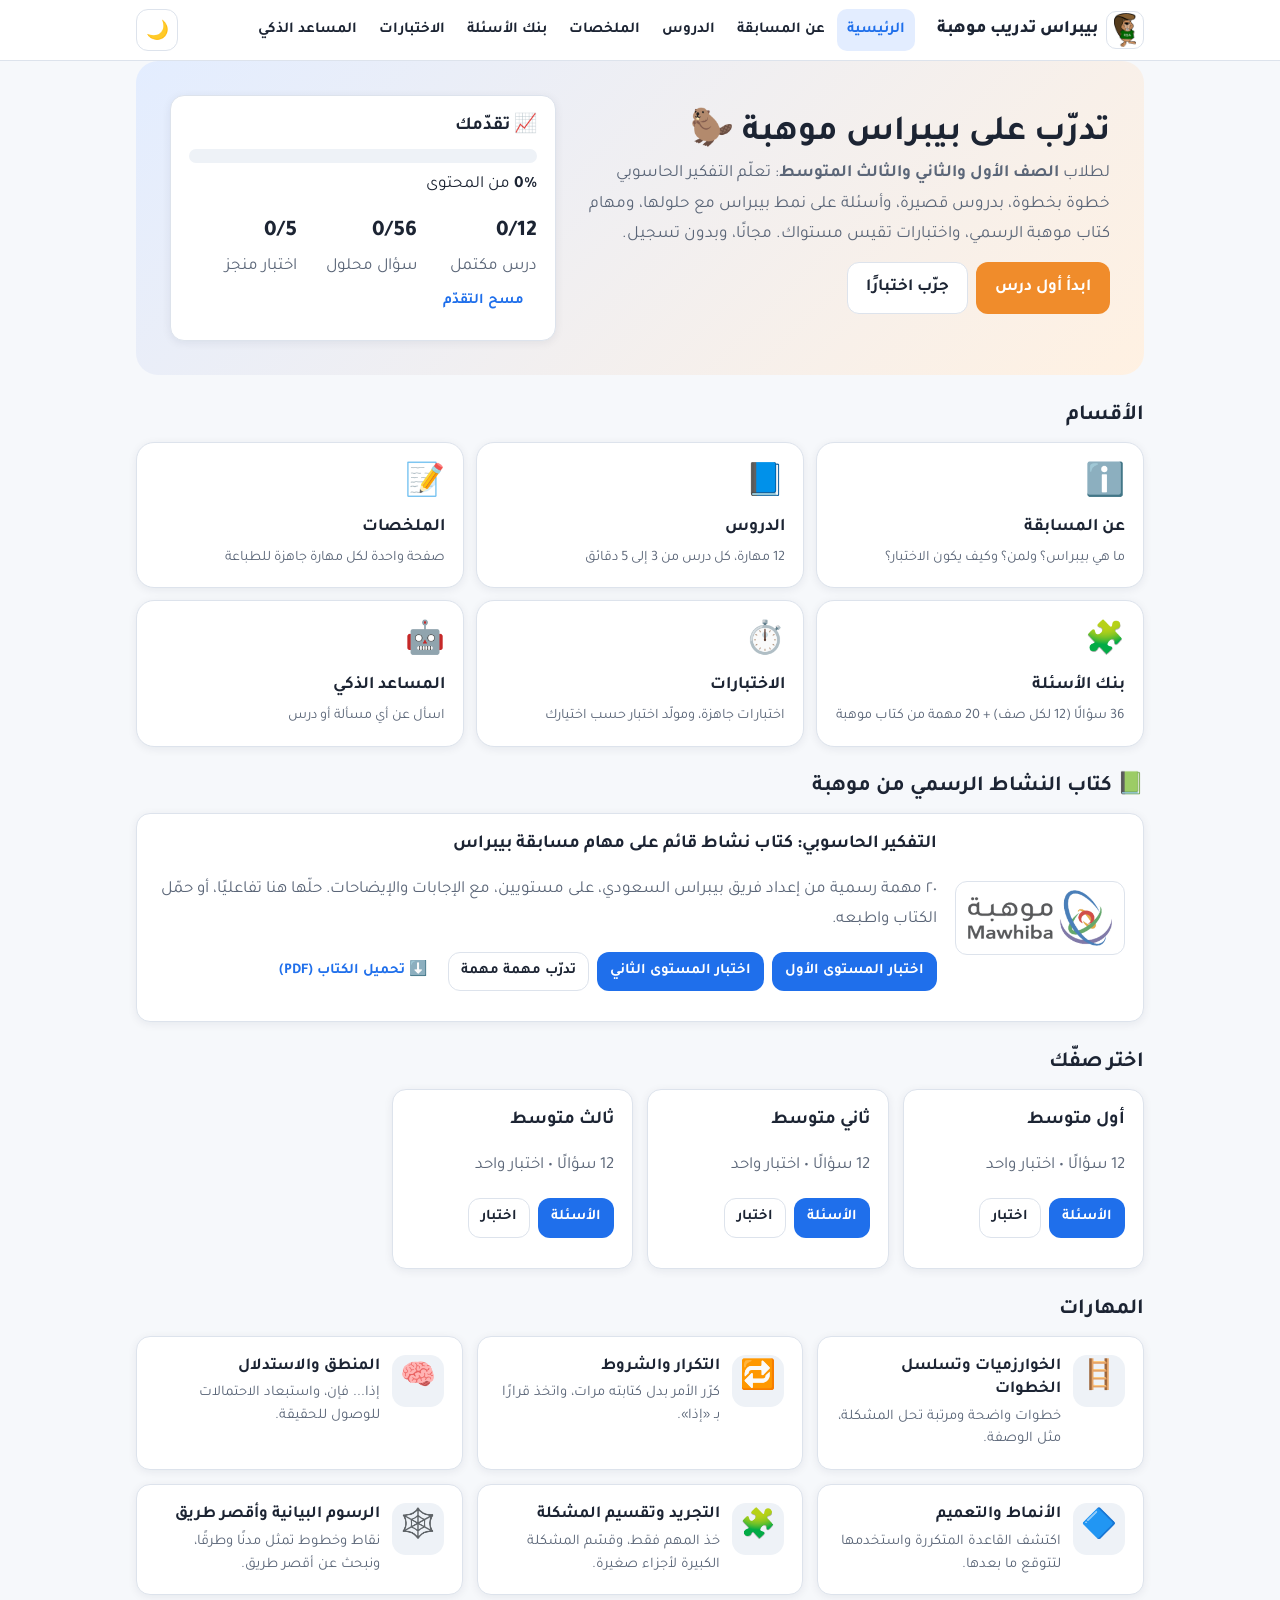
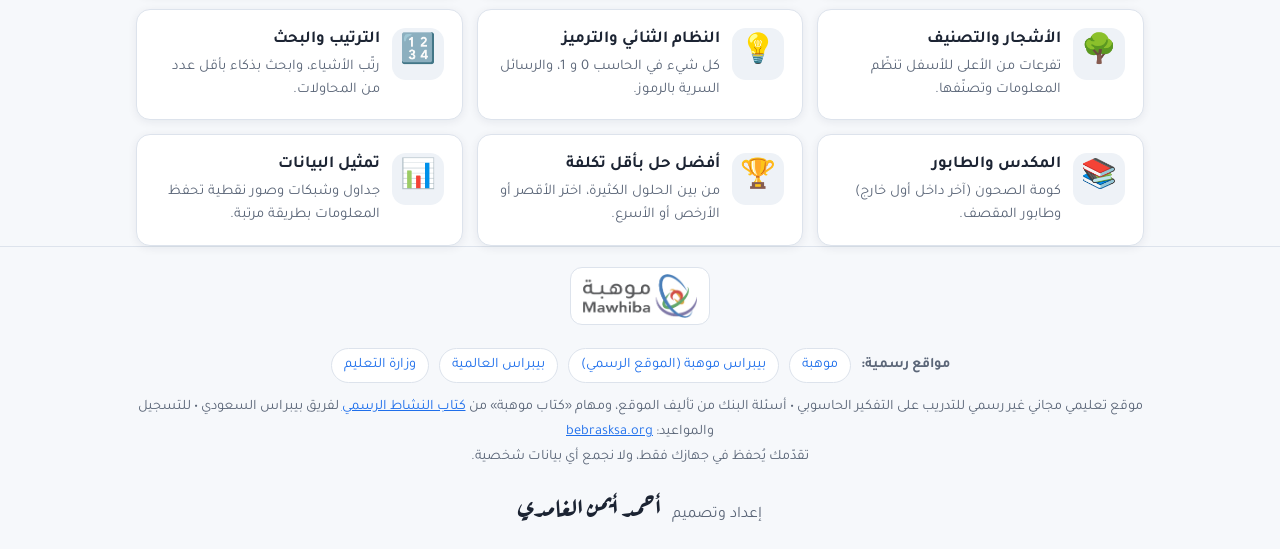
==== index.html @ d989f95f "Separate exams for each middle-school grade - Three levels: أول متوسط, ثاني متوسط, ثالث متوسط (12 qu" ====
<!doctype html>
<html lang="ar" dir="rtl">
<head>
<meta charset="utf-8">
<meta name="viewport" content="width=device-width, initial-scale=1">
<title>بيبراس تدريب موهبة</title>
<meta name="description" content="موقع عربي مجاني لطلاب الصف الأول والثاني والثالث المتوسط للتدريب على مسابقة بيبراس موهبة للتفكير الحاسوبي: دروس مبسطة، ملخصات للطباعة، بنك أسئلة، اختبارات تفاعلية، ومساعد ذكي.">
<script>try{var t=localStorage.getItem('theme');if(t)document.documentElement.dataset.theme=t}catch(e){}</script>
<link rel="preconnect" href="https://fonts.googleapis.com"><link rel="preconnect" href="https://fonts.gstatic.com" crossorigin>
<link href="https://fonts.googleapis.com/css2?family=Aref+Ruqaa:wght@700&family=Tajawal:wght@400;500;700;800&display=swap" rel="stylesheet">
<link rel="stylesheet" href="assets/css/style.css">
<link rel="icon" href="data:image/svg+xml,<svg xmlns='http://www.w3.org/2000/svg' viewBox='0 0 100 100'><text y='.9em' font-size='90'>🦫</text></svg>">
</head>
<body>
<header id="site-header"></header>
<main class="wrap">
  <section class="hero">
    <div>
      <h1>تدرّب على بيبراس موهبة 🦫</h1>
      <p class="lead">لطلاب <strong>الصف الأول والثاني والثالث المتوسط</strong>: تعلّم التفكير الحاسوبي خطوة بخطوة، بدروس قصيرة، وأسئلة على نمط بيبراس مع حلولها، ومهام كتاب موهبة الرسمي، واختبارات تقيس مستواك. مجانًا، وبدون تسجيل.</p>
      <div class="btn-row">
        <a class="btn accent" href="lessons.html">ابدأ أول درس</a>
        <a class="btn secondary" href="quizzes.html">جرّب اختبارًا</a>
      </div>
    </div>
    <div class="card" id="progress-box"><p class="muted">جارٍ تحميل تقدّمك…</p></div>
  </section>

  <h2>الأقسام</h2>
  <div class="big-links">
    <a class="big-link" href="about.html"><span class="ic">ℹ️</span><strong>عن المسابقة</strong><span>ما هي بيبراس؟ ولمن؟ وكيف يكون الاختبار؟</span></a>
    <a class="big-link" href="lessons.html"><span class="ic">📘</span><strong>الدروس</strong><span>12 مهارة، كل درس من 3 إلى 5 دقائق</span></a>
    <a class="big-link" href="summaries.html"><span class="ic">📝</span><strong>الملخصات</strong><span>صفحة واحدة لكل مهارة جاهزة للطباعة</span></a>
    <a class="big-link" href="bank.html"><span class="ic">🧩</span><strong>بنك الأسئلة</strong><span>36 سؤالًا (12 لكل صف) + 20 مهمة من كتاب موهبة</span></a>
    <a class="big-link" href="quizzes.html"><span class="ic">⏱️</span><strong>الاختبارات</strong><span>اختبارات جاهزة، ومولّد اختبار حسب اختيارك</span></a>
    <a class="big-link" href="chat.html"><span class="ic">🤖</span><strong>المساعد الذكي</strong><span>اسأل عن أي مسألة أو درس</span></a>
  </div>

  <h2>📗 كتاب النشاط الرسمي من موهبة</h2>
  <div class="card book-card">
    <a class="book-logo" href="https://www.mawhiba.sa" target="_blank" rel="noopener"><img src="assets/book/mawhiba-logo.png" alt="موهبة Mawhiba" width="247" height="96"></a>
    <div class="book-text">
      <h3 style="margin-top:0">التفكير الحاسوبي: كتاب نشاط قائم على مهام مسابقة بيبراس</h3>
      <p class="muted">٢٠ مهمة رسمية من إعداد فريق بيبراس السعودي، على مستويين، مع الإجابات والإيضاحات. حلّها هنا تفاعليًا، أو حمّل الكتاب واطبعه.</p>
      <div class="btn-row">
        <a class="btn small" href="quizzes.html?id=book1">اختبار المستوى الأول</a>
        <a class="btn small" href="quizzes.html?id=book2">اختبار المستوى الثاني</a>
        <a class="btn small secondary" href="bank.html?level=book1">تدرّب مهمة مهمة</a>
        <a class="btn small ghost" href="assets/docs/bebras-activity-book.pdf" download="كتاب-نشاط-بيبراس-موهبة.pdf">⬇️ تحميل الكتاب (PDF)</a>
      </div>
    </div>
  </div>

  <h2>اختر صفّك</h2>
  <div class="grid grid-4" id="levels"></div>

  <h2>المهارات</h2>
  <div class="grid grid-3" id="skills"></div>
</main>
<footer id="site-footer"></footer>
<script src="assets/js/core.js"></script>
<script>
(async function () {
  const box = document.getElementById('progress-box');
  try {
    const [skills, qs, quizzes] = await Promise.all([App.skills(), App.questions(), App.json('data/quizzes.json')]);
    const p = App.progress.get();
    const ld = skills.filter((s) => p.lessons[s.id]).length;
    const sd = qs.filter((q) => p.solved[q.id]).length;
    const qd = quizzes.filter((z) => p.quizzes[z.id]).length;
    const pct = Math.round(((ld / skills.length) + (sd / qs.length) + (qd / quizzes.length)) / 3 * 100);
    box.innerHTML = `<h3 style="margin-top:0">📈 تقدّمك</h3>
      <div class="progress" role="progressbar" aria-valuenow="${pct}" aria-valuemin="0" aria-valuemax="100"><span style="width:${pct}%"></span></div>
      <p style="margin:.4em 0 .8em"><strong>${pct}%</strong> من المحتوى</p>
      <div class="stats">
        <div class="stat"><div class="num">${ld}/${skills.length}</div><div class="muted">درس مكتمل</div></div>
        <div class="stat"><div class="num">${sd}/${qs.length}</div><div class="muted">سؤال محلول</div></div>
        <div class="stat"><div class="num">${qd}/${quizzes.length}</div><div class="muted">اختبار منجز</div></div>
      </div>
      <button class="btn ghost small" id="reset" type="button">مسح التقدّم</button>`;
    document.getElementById('reset').addEventListener('click', () => {
      App.ask('هل تريد مسح كل تقدّمك المحفوظ في هذا الجهاز؟', { yes: 'مسح', no: 'إلغاء' }).then((ok) => { if (ok) { App.progress.reset(); location.reload(); } });
    });

    document.getElementById('levels').innerHTML = Object.entries(App.LEVELS).filter(([id]) => App.GRADE_LEVELS.includes(id)).map(([id, name]) => {
      const n = qs.filter((q) => q.level === id).length;
      const z = quizzes.filter((x) => x.level === id);
      return `<div class="card"><h3 style="margin-top:0">${name}</h3><p class="muted">${n} سؤالًا • ${z.length === 1 ? 'اختبار واحد' : z.length + ' اختبارات'}</p>
        <div class="btn-row"><a class="btn small" href="bank.html?level=${id}">الأسئلة</a>${z[0] ? `<a class="btn small secondary" href="quizzes.html?id=${z[0].id}">اختبار</a>` : ''}</div></div>`;
    }).join('');

    document.getElementById('skills').innerHTML = skills.map((s) => `
      <a class="card skill-card" href="lessons.html?id=${s.id}"><span class="ic">${s.icon}</span>
        <div><h3>${App.esc(s.title)} ${p.lessons[s.id] ? '<span class="badge done">✓ مكتمل</span>' : ''}</h3><p>${App.esc(s.desc)}</p></div></a>`).join('');
  } catch (e) { App.loadError(box, e); }
})();
</script>
</body>
</html>
---- assets/css/style.css ----
/* ===== بيبراس موهبة — التنسيق العام ===== */
:root {
  --bg: #f6f8fb;
  --surface: #ffffff;
  --surface-2: #eef2f7;
  --text: #1c2433;
  --muted: #5b6678;
  --border: #dde3ec;
  --primary: #1f6feb;
  --primary-2: #1557c0;
  --primary-soft: #e3edff;
  --accent: #f08c2b;
  --accent-soft: #fff1e2;
  --ok: #1a9b5b;
  --ok-soft: #e2f6ec;
  --bad: #d64545;
  --bad-soft: #fde8e8;
  --warn: #b7791f;
  --shadow: 0 2px 10px rgba(20, 35, 60, .07);
  --radius: 14px;
  /* ألوان الرسومات */
  --fa: #8ab4ff; --fb: #ffc58a; --fc: #94dcb0; --fd: #c9b2ff; --fe: #ff9f9f; --ff: #ffe27a;
  --fwall: #5b6678; --fempty: #ffffff; --fdark: #2b3445; --flight: #eef2f7;
  --bulb-on: #ffd23f; --bulb-off: #c8ced8;
  color-scheme: light;
}
:root[data-theme="dark"] {
  --bg: #0f141c; --surface: #171e29; --surface-2: #1f2835; --text: #e7ecf3; --muted: #9aa6b8;
  --border: #2c3747; --primary: #5b9bff; --primary-2: #7fb0ff; --primary-soft: #1b2b45;
  --accent: #ffa652; --accent-soft: #3a2a18; --ok: #3ccf86; --ok-soft: #14301f; --bad: #ff7070; --bad-soft: #3a1c1c;
  --shadow: 0 2px 12px rgba(0, 0, 0, .35);
  --fa: #3f6fc4; --fb: #b9732e; --fc: #2f8a57; --fd: #6f55b8; --fe: #b04848; --ff: #a8902a;
  --fwall: #8a96a8; --fempty: #1f2835; --fdark: #c9d2df; --flight: #2a3442;
  --bulb-on: #ffd23f; --bulb-off: #3a4556;
  color-scheme: dark;
}
@media (prefers-color-scheme: dark) {
  :root:not([data-theme="light"]) {
    --bg: #0f141c; --surface: #171e29; --surface-2: #1f2835; --text: #e7ecf3; --muted: #9aa6b8;
    --border: #2c3747; --primary: #5b9bff; --primary-2: #7fb0ff; --primary-soft: #1b2b45;
    --accent: #ffa652; --accent-soft: #3a2a18; --ok: #3ccf86; --ok-soft: #14301f; --bad: #ff7070; --bad-soft: #3a1c1c;
    --shadow: 0 2px 12px rgba(0, 0, 0, .35);
    --fa: #3f6fc4; --fb: #b9732e; --fc: #2f8a57; --fd: #6f55b8; --fe: #b04848; --ff: #a8902a;
    --fwall: #8a96a8; --fempty: #1f2835; --fdark: #c9d2df; --flight: #2a3442;
    --bulb-on: #ffd23f; --bulb-off: #3a4556;
    color-scheme: dark;
  }
}

* { box-sizing: border-box; }
html { -webkit-text-size-adjust: 100%; }
body {
  margin: 0; background: var(--bg); color: var(--text);
  font-family: "Tajawal", "Segoe UI", Tahoma, sans-serif; font-size: 17px; line-height: 1.75;
}
a { color: var(--primary); }
img, svg { max-width: 100%; }
h1, h2, h3, h4 { line-height: 1.4; margin: 1.2em 0 .5em; }
h1 { font-size: 1.7rem; } h2 { font-size: 1.35rem; } h3 { font-size: 1.15rem; } h4 { font-size: 1.02rem; }
code { font-family: Consolas, "Courier New", monospace; background: var(--surface-2); padding: 0 .35em; border-radius: 6px; direction: ltr; unicode-bidi: isolate; display: inline-block; }
.wrap { max-width: 1040px; margin: 0 auto; padding: 0 16px; }
.muted { color: var(--muted); }
.center { text-align: center; }
.hidden, [hidden] { display: none !important; }

/* ===== الرأس والتنقل ===== */
.site-header { background: var(--surface); border-bottom: 1px solid var(--border); position: sticky; top: 0; z-index: 50; }
.site-header .wrap { display: flex; align-items: center; gap: 10px; min-height: 60px; }
.brand { display: flex; align-items: center; gap: 8px; font-weight: 800; font-size: 1.1rem; color: var(--text); text-decoration: none; white-space: nowrap; }
.brand .logo { width: 38px; height: 38px; border-radius: 10px; background: #fff; display: grid; place-items: center; overflow: hidden; border: 1px solid var(--border); }
.brand .logo img { height: 34px; width: auto; display: block; }
.fig-img { display: block; width: 100%; max-width: 760px; height: auto; margin: 0 auto; background: #fff; border-radius: 12px; border: 1px solid var(--border); }
.footer-logo { display: inline-block; background: #fff; border-radius: 12px; padding: 6px 12px; margin-bottom: 12px; border: 1px solid var(--border); }
.footer-logo img { height: 44px; width: auto; display: block; }
.book-card { display: flex; gap: 18px; align-items: center; flex-wrap: wrap; }
.book-card .book-logo { background: #fff; border-radius: 12px; padding: 8px 12px; border: 1px solid var(--border); }
.book-card .book-logo img { height: 56px; width: auto; display: block; }
.book-card .book-text { flex: 1 1 260px; }
.nav { display: none; position: absolute; inset-inline: 0; top: 60px; background: var(--surface); border-bottom: 1px solid var(--border); padding: 8px 16px 14px; flex-direction: column; gap: 2px; }
.nav.open { display: flex; }
.nav a { padding: 10px 12px; border-radius: 10px; color: var(--text); text-decoration: none; font-weight: 600; }
.nav a:hover { background: var(--surface-2); }
.nav a.active { background: var(--primary-soft); color: var(--primary); }
.header-tools { margin-inline-start: auto; display: flex; gap: 6px; }
.icon-btn { width: 42px; height: 42px; border-radius: 12px; border: 1px solid var(--border); background: var(--surface); color: var(--text); font-size: 1.15rem; cursor: pointer; display: grid; place-items: center; }
.icon-btn:hover { background: var(--surface-2); }
@media (min-width: 960px) {
  .nav { display: flex; position: static; flex-direction: row; padding: 0; border: 0; background: none; margin-inline-start: 12px; }
  .nav a { padding: 8px 10px; font-size: .95rem; }
  .menu-btn { display: none; }
}

main { padding: 18px 0 40px; min-height: 70vh; }
.site-footer { border-top: 1px solid var(--border); padding: 20px 0; color: var(--muted); font-size: .9rem; text-align: center; }
.footer-links { display: flex; flex-wrap: wrap; justify-content: center; align-items: center; gap: 6px 10px; margin-bottom: 12px; }
.footer-label { font-weight: 700; }
.footer-links a { display: inline-block; padding: 4px 12px; border: 1px solid var(--border); border-radius: 999px; background: var(--surface); text-decoration: none; }
.footer-links a:hover { border-color: currentColor; }
.footer-note { margin: 0 0 14px; }
.footer-credit { margin: 0; font-size: 1rem; }
.footer-credit .creator { font-family: 'Aref Ruqaa', 'Tajawal', serif; font-weight: 700; font-size: 1.6rem; color: var(--text, inherit); margin-inline-start: .3em; line-height: 1.6; }

/* ===== عناصر عامة ===== */
.card { background: var(--surface); border: 1px solid var(--border); border-radius: var(--radius); padding: 18px; box-shadow: var(--shadow); }
.grid { display: grid; gap: 14px; }
@media (min-width: 640px) { .grid-2 { grid-template-columns: repeat(2, 1fr); } .grid-3 { grid-template-columns: repeat(2, 1fr); } }
@media (min-width: 900px) { .grid-3 { grid-template-columns: repeat(3, 1fr); } .grid-4 { grid-template-columns: repeat(4, 1fr); } }
.btn { display: inline-flex; align-items: center; justify-content: center; gap: 6px; font: inherit; font-weight: 700; padding: 10px 18px; min-height: 44px; border-radius: 12px; border: 1px solid transparent; cursor: pointer; text-decoration: none; background: var(--primary); color: #fff; transition: background .15s, transform .05s; }
.btn:hover { background: var(--primary-2); }
.btn:active { transform: translateY(1px); }
.btn.secondary { background: var(--surface); color: var(--text); border-color: var(--border); }
.btn.secondary:hover { background: var(--surface-2); }
.btn.accent { background: var(--accent); }
.btn.ghost { background: transparent; color: var(--primary); }
.btn.small { padding: 6px 12px; min-height: 36px; font-size: .92rem; }
.btn[disabled] { opacity: .5; cursor: not-allowed; }
.btn-row { display: flex; flex-wrap: wrap; gap: 8px; margin: 12px 0; }
.badge { display: inline-block; font-size: .8rem; font-weight: 700; padding: 2px 10px; border-radius: 999px; background: var(--surface-2); color: var(--muted); white-space: nowrap; }
.badge.lvl { background: var(--primary-soft); color: var(--primary); }
.badge.diff-easy { background: var(--ok-soft); color: var(--ok); }
.badge.diff-medium { background: var(--accent-soft); color: var(--accent); }
.badge.diff-hard { background: var(--bad-soft); color: var(--bad); }
.badge.done { background: var(--ok-soft); color: var(--ok); }
.page-title { margin-top: .4em; }
.lead { font-size: 1.08rem; color: var(--muted); }
.notice { border-radius: 12px; padding: 12px 14px; background: var(--primary-soft); border: 1px solid var(--border); margin: 12px 0; }
.notice.warn { background: var(--accent-soft); }
.notice.err { background: var(--bad-soft); }
input[type="text"], input[type="number"], input[type="search"], select, textarea {
  font: inherit; color: var(--text); background: var(--surface); border: 1px solid var(--border); border-radius: 10px; padding: 8px 12px; min-height: 44px; max-width: 100%;
}
input:focus, select:focus, textarea:focus, .btn:focus-visible, button:focus-visible { outline: 3px solid var(--primary-soft); outline-offset: 1px; border-color: var(--primary); }
label { cursor: pointer; }
.progress { height: 14px; background: var(--surface-2); border-radius: 999px; overflow: hidden; }
.progress > span { display: block; height: 100%; background: linear-gradient(90deg, var(--primary), var(--accent)); border-radius: 999px; transition: width .4s; }

/* ===== الرئيسية ===== */
.hero { background: linear-gradient(135deg, var(--primary-soft), var(--accent-soft)); border-radius: 22px; padding: 26px 20px; margin-bottom: 18px; display: grid; gap: 14px; align-items: center; }
.hero h1 { margin: 0; font-size: 1.8rem; }
.hero p { margin: 0; }
@media (min-width: 760px) { .hero { grid-template-columns: 1.4fr 1fr; padding: 34px; } .hero h1 { font-size: 2.2rem; } }
.big-links { display: grid; gap: 12px; grid-template-columns: repeat(2, 1fr); }
@media (min-width: 760px) { .big-links { grid-template-columns: repeat(3, 1fr); } }
.big-link { display: flex; flex-direction: column; gap: 4px; padding: 18px; border-radius: 18px; background: var(--surface); border: 1px solid var(--border); text-decoration: none; color: var(--text); box-shadow: var(--shadow); transition: transform .12s, border-color .12s; }
.big-link:hover { transform: translateY(-2px); border-color: var(--primary); }
.big-link .ic { font-size: 2rem; }
.big-link strong { font-size: 1.1rem; }
.big-link span { color: var(--muted); font-size: .9rem; line-height: 1.5; }
.stats { display: grid; gap: 12px; grid-template-columns: repeat(3, 1fr); }
.stat .num { font-size: 1.4rem; font-weight: 800; }

/* ===== بطاقات المهارات ===== */
.skill-card { display: flex; gap: 12px; align-items: flex-start; text-decoration: none; color: var(--text); }
.skill-card .ic { font-size: 1.8rem; width: 52px; height: 52px; border-radius: 14px; display: grid; place-items: center; background: var(--surface-2); flex: none; }
.skill-card h3 { margin: 0 0 4px; font-size: 1.05rem; }
.skill-card p { margin: 0; color: var(--muted); font-size: .92rem; line-height: 1.55; }

/* ===== الدرس ===== */
.lesson { max-width: 780px; margin: 0 auto; }
.lesson section { margin: 18px 0; }
.term { background: var(--accent-soft); border-inline-start: 4px solid var(--accent); padding: 8px 12px; border-radius: 10px; margin: 8px 0; }
.box { background: var(--surface); border: 1px solid var(--border); border-radius: var(--radius); padding: 16px; margin: 14px 0; }
.box h2, .box h3 { margin-top: 0; }
.keypoints { background: var(--primary-soft); border-radius: var(--radius); padding: 14px 18px; }
.keypoints ol { margin: 0; padding-inline-start: 1.3em; }
.mini-q { border-top: 1px dashed var(--border); padding-top: 12px; margin-top: 12px; }
.mini-q:first-of-type { border: 0; padding-top: 0; margin-top: 0; }
.steps { padding-inline-start: 1.4em; }
.steps li { margin: 4px 0; }

/* ===== الرسومات ===== */
.fig { margin: 12px auto; text-align: center; overflow-x: auto; }
.fig figcaption { color: var(--muted); font-size: .88rem; margin-top: 4px; }
.fig-svg { display: inline-block; vertical-align: middle; }
.fig-svg .t { fill: var(--text); font-family: "Tajawal", sans-serif; }
.fig-svg .tm { fill: var(--muted); font-family: "Tajawal", sans-serif; }
.fig-svg .ln { stroke: var(--muted); stroke-width: 2.5; fill: none; }
.fig-svg .bd { stroke: var(--text); stroke-width: 1.6; }
.fig-svg .wbg { fill: var(--surface); stroke: var(--border); }
.f-a { fill: var(--fa); } .f-b { fill: var(--fb); } .f-c { fill: var(--fc); } .f-d { fill: var(--fd); } .f-e { fill: var(--fe); } .f-f { fill: var(--ff); }
.f-wall { fill: var(--fwall); } .f-empty { fill: var(--fempty); } .f-dark { fill: var(--fdark); } .f-light { fill: var(--flight); }
.bulb-on { fill: var(--bulb-on); } .bulb-off { fill: var(--bulb-off); }
.fig-multi { display: flex; flex-wrap: wrap; gap: 14px; justify-content: center; align-items: flex-end; }
.fig-table { border-collapse: collapse; margin: 0 auto; min-width: 60%; background: var(--surface); }
.fig-table th, .fig-table td { border: 1px solid var(--border); padding: 6px 12px; text-align: center; }
.fig-table th { background: var(--surface-2); }
.hit { cursor: pointer; }
.hit:hover > rect, .hit:hover > circle, rect.hit:hover { stroke: var(--primary); stroke-width: 3; }
.hit.on > circle, .hit.on > rect, rect.hit.on { fill: var(--ff) !important; stroke: var(--accent); stroke-width: 3.5; }
.dis .hit { cursor: default; pointer-events: none; }

/* ===== السؤال ===== */
.q { background: var(--surface); border: 1px solid var(--border); border-radius: var(--radius); padding: 18px; box-shadow: var(--shadow); }
.q-head { display: flex; flex-wrap: wrap; gap: 6px; }
.q-title { margin: 10px 0 6px; }
.q-ask { background: var(--surface-2); border-radius: 12px; padding: 10px 14px; margin: 12px 0; }
.opts { display: grid; gap: 8px; margin: 10px 0; }
.opt { display: flex; align-items: center; gap: 10px; text-align: start; font: inherit; color: var(--text); background: var(--surface); border: 2px solid var(--border); border-radius: 12px; padding: 10px 12px; cursor: pointer; min-height: 48px; }
.opt:hover { border-color: var(--primary); }
.opt .l { flex: none; width: 30px; height: 30px; border-radius: 50%; display: grid; place-items: center; background: var(--surface-2); font-weight: 800; }
.opt.sel { border-color: var(--primary); background: var(--primary-soft); }
.opt.sel .l { background: var(--primary); color: #fff; }
.opt.right { border-color: var(--ok); background: var(--ok-soft); }
.opt.wrong { border-color: var(--bad); background: var(--bad-soft); }
.opt .fig { margin: 0; }
.short-row { display: flex; gap: 8px; align-items: center; flex-wrap: wrap; margin: 10px 0; }
.short-in { width: 220px; font-size: 1.1rem; }
.order-list { list-style: none; padding: 0; margin: 10px 0; display: grid; gap: 8px; }
.order-list li { display: flex; align-items: center; gap: 8px; background: var(--surface); border: 2px solid var(--border); border-radius: 12px; padding: 6px 8px; user-select: none; }
.order-list li.dragging { opacity: .6; border-color: var(--primary); background: var(--primary-soft); }
.order-list .num { width: 28px; height: 28px; border-radius: 50%; background: var(--primary); color: #fff; display: grid; place-items: center; font-weight: 800; flex: none; }
.order-list .handle { cursor: grab; font-size: 1.3rem; padding: 4px 8px; touch-action: none; color: var(--muted); }
.order-list .lbl { flex: 1; }
.order-list .mv { width: 38px; height: 38px; border-radius: 10px; border: 1px solid var(--border); background: var(--surface-2); color: var(--text); cursor: pointer; font-size: 1rem; }
.dnd { margin: 10px 0; }
.pool, .bin-drop { min-height: 58px; display: flex; flex-wrap: wrap; gap: 8px; padding: 10px; border-radius: 12px; border: 2px dashed var(--border); background: var(--surface-2); }
.pool { margin-bottom: 10px; }
.bins { display: grid; gap: 10px; grid-template-columns: repeat(auto-fit, minmax(140px, 1fr)); }
.bin { background: var(--surface); border: 2px solid var(--border); border-radius: 12px; padding: 8px; cursor: pointer; }
.bin.over, .pool.over { border-color: var(--primary); }
.bin-label { font-weight: 800; margin-bottom: 6px; text-align: center; }
.chip { font: inherit; padding: 6px 12px; border-radius: 999px; border: 2px solid var(--primary); background: var(--surface); color: var(--text); cursor: grab; font-weight: 600; }
.chip.picked { background: var(--primary); color: #fff; }
.dnd-tip { font-size: .88rem; color: var(--muted); }
.path-out { background: var(--surface-2); border-radius: 10px; padding: 8px 12px; margin: 8px 0; min-height: 44px; }
.q-actions { display: flex; flex-wrap: wrap; gap: 8px; margin-top: 14px; }
.q-hint { background: var(--accent-soft); border-radius: 12px; padding: 10px 14px; margin-top: 10px; }
.feedback { border-radius: 12px; padding: 10px 14px; margin-top: 10px; font-weight: 700; }
.feedback.ok { background: var(--ok-soft); color: var(--ok); }
.feedback.no { background: var(--bad-soft); color: var(--bad); }
.solution { border-top: 2px solid var(--border); margin-top: 14px; padding-top: 6px; }
.solution h4 { margin: 12px 0 4px; }
.ct { background: var(--primary-soft); border-radius: 12px; padding: 10px 14px; margin-top: 10px; }
.ct h4 { margin-top: 0; }

/* ===== بنك الأسئلة ===== */
.filters { display: grid; gap: 8px; grid-template-columns: 1fr 1fr; margin-bottom: 14px; }
.filters .full { grid-column: 1 / -1; }
.filters select, .filters input { width: 100%; }
@media (min-width: 800px) { .filters { grid-template-columns: 2fr 1fr 1fr 1fr 1fr; } .filters .full { grid-column: auto; } }
.q-list { display: grid; gap: 12px; }
.q-item > summary { list-style: none; cursor: pointer; display: flex; flex-wrap: wrap; gap: 8px; align-items: center; padding: 14px 16px; }
.q-item > summary::-webkit-details-marker { display: none; }
.q-item > summary .ttl { font-weight: 800; flex: 1 1 200px; }
.q-item[open] > summary { border-bottom: 1px solid var(--border); }
.q-item { background: var(--surface); border: 1px solid var(--border); border-radius: var(--radius); box-shadow: var(--shadow); }
.q-item .q { border: 0; box-shadow: none; }

/* ===== الاختبار ===== */
.quiz-bar { position: sticky; top: 60px; z-index: 20; background: var(--surface); border: 1px solid var(--border); border-radius: var(--radius); padding: 10px 12px; margin-bottom: 12px; display: flex; flex-wrap: wrap; gap: 10px; align-items: center; box-shadow: var(--shadow); }
.timer { font-weight: 800; font-size: 1.1rem; font-variant-numeric: tabular-nums; direction: ltr; }
.timer.low { color: var(--bad); }
.qnav { display: flex; flex-wrap: wrap; gap: 6px; margin: 10px 0; }
.qnav button { width: 40px; height: 40px; border-radius: 10px; border: 2px solid var(--border); background: var(--surface); color: var(--text); font: inherit; font-weight: 700; cursor: pointer; position: relative; }
.qnav button.ans { background: var(--primary-soft); border-color: var(--primary); }
.qnav button.cur { outline: 3px solid var(--accent); }
.qnav button.flag::after { content: "🚩"; position: absolute; top: -10px; inset-inline-end: -6px; font-size: .8rem; }
.qnav button.right { background: var(--ok-soft); border-color: var(--ok); }
.qnav button.wrong { background: var(--bad-soft); border-color: var(--bad); }
.score-big { font-size: 2.6rem; font-weight: 800; margin: 0; }
.review-item { margin: 14px 0; }
.ans-line { margin: 4px 0; }
.ans-line.me.no { color: var(--bad); }
.ans-line.me.ok { color: var(--ok); }
.form-row { display: flex; flex-wrap: wrap; gap: 8px 16px; align-items: center; margin: 8px 0; }
.checks { display: flex; flex-wrap: wrap; gap: 6px 14px; }
.checks label { display: inline-flex; gap: 6px; align-items: center; }

/* ===== الملخص (A4) ===== */
.sheet { background: var(--surface); border: 1px solid var(--border); border-radius: 8px; max-width: 800px; margin: 0 auto 20px; padding: 26px 30px; box-shadow: var(--shadow); }
.sheet h1 { margin-top: 0; font-size: 1.5rem; display: flex; gap: 10px; align-items: center; }
.sheet h2 { font-size: 1.08rem; margin: 14px 0 4px; color: var(--primary); }
.sheet p, .sheet ul { margin: 4px 0; }
.sheet ul { padding-inline-start: 1.3em; }
.sheet .cols { display: grid; gap: 10px 20px; }
@media (min-width: 700px) { .sheet .cols { grid-template-columns: 1fr 1fr; } }

/* ===== المساعد الذكي ===== */
.chat { display: flex; flex-direction: column; height: calc(100vh - 140px); min-height: 480px; max-width: 860px; margin: 0 auto; }
.chat-log { flex: 1; overflow-y: auto; padding: 8px 2px; display: flex; flex-direction: column; gap: 10px; }
.msg { max-width: 92%; padding: 10px 14px; border-radius: 16px; line-height: 1.7; overflow-wrap: anywhere; }
.msg.user { align-self: flex-start; background: var(--primary); color: #fff; border-end-start-radius: 4px; white-space: pre-wrap; }
.msg.bot { align-self: flex-end; background: var(--surface); border: 1px solid var(--border); border-end-end-radius: 4px; }
.msg.bot p { margin: .4em 0; }
.msg.bot pre { background: var(--surface-2); padding: 10px; border-radius: 10px; overflow-x: auto; direction: ltr; text-align: left; }
.msg.bot pre code { background: none; padding: 0; display: block; }
.msg.bot table { border-collapse: collapse; } .msg.bot td, .msg.bot th { border: 1px solid var(--border); padding: 4px 8px; }
.msg.bot .katex-display { overflow-x: auto; overflow-y: hidden; direction: ltr; }
.msg.err { align-self: center; background: var(--bad-soft); color: var(--bad); font-size: .95rem; }
.typing { align-self: flex-end; color: var(--muted); padding: 6px 12px; }
.typing span { animation: blink 1.2s infinite; } .typing span:nth-child(2) { animation-delay: .2s; } .typing span:nth-child(3) { animation-delay: .4s; }
@keyframes blink { 0%, 100% { opacity: .2; } 50% { opacity: 1; } }
.suggest { display: flex; flex-wrap: wrap; gap: 6px; margin: 8px 0; }
.suggest button { font: inherit; font-size: .9rem; border: 1px solid var(--border); background: var(--surface); color: var(--text); border-radius: 999px; padding: 6px 12px; cursor: pointer; }
.suggest button:hover { border-color: var(--primary); color: var(--primary); }
.chat-form { display: flex; gap: 8px; align-items: flex-end; padding-top: 8px; border-top: 1px solid var(--border); }
.chat-form textarea { flex: 1; resize: none; min-height: 48px; max-height: 160px; }
.counter { font-size: .8rem; color: var(--muted); }

/* ===== منطقة الطباعة ===== */
#print-area { display: none; }
.print-only { display: none; }

@media print {
  @page { size: A4; margin: 14mm 12mm; }
  :root, :root[data-theme="dark"] {
    --bg: #fff; --surface: #fff; --surface-2: #f2f4f7; --text: #000; --muted: #444; --border: #999;
    --primary: #000; --primary-soft: #f2f4f7; --accent-soft: #f6f6f6; --ok-soft: #fff; --bad-soft: #fff;
    --fa: #9cc0ff; --fb: #ffcf9e; --fc: #a7e3be; --fd: #d5c4ff; --fe: #ffb3b3; --ff: #ffe88f;
    --fwall: #666; --fempty: #fff; --fdark: #222; --flight: #eee; --bulb-on: #ffd23f; --bulb-off: #ccc;
    color-scheme: light;
  }
  body { font-size: 12.5pt; background: #fff; line-height: 1.6; }
  .site-header, .site-footer, .no-print, .btn, .btn-row, .q-actions, nav, .quiz-bar, .qnav { display: none !important; }
  main { padding: 0; }
  .wrap { max-width: none; padding: 0; }
  .card, .box, .q, .sheet { box-shadow: none !important; border-color: #bbb; }
  .print-only { display: block; }
  a { color: #000; text-decoration: none; }
  .fig { overflow: visible; }
  .fig, .box, .keypoints, figure, svg { break-inside: avoid; }
  body.has-print > *:not(#print-area) { display: none !important; }
  body.has-print #print-area { display: block; }
  .sheet { border: 0; padding: 0; margin: 0; max-width: none; border-radius: 0; }
  .sheet + .sheet { break-before: page; }
}

/* تنسيق ورقة الاختبار المطبوعة */
.paper-head { border: 2px solid #000; border-radius: 8px; padding: 10px 14px; margin-bottom: 14px; }
.paper-head h1 { margin: 0 0 6px; font-size: 1.35rem; text-align: center; }
.paper-head .meta { display: flex; justify-content: space-between; flex-wrap: wrap; gap: 6px; font-size: .95rem; }
.paper-fields { display: grid; grid-template-columns: 2fr 1fr 1fr; gap: 10px; margin-top: 10px; }
.paper-fields div { border-bottom: 1px dotted #000; padding-bottom: 2px; }
.pq { border: 1px solid #aaa; border-radius: 8px; padding: 10px 14px; margin: 0 0 12px; break-inside: avoid; }
.pq h3 { margin: 0 0 4px; font-size: 1.05rem; }
.pq .opts-p { list-style: none; padding: 0; margin: 6px 0; display: grid; gap: 4px; grid-template-columns: 1fr 1fr; }
.pq .opts-p li::before { content: "◯ "; }
.pq .line { border-bottom: 1px dotted #000; height: 26px; margin: 8px 0; }
.pq .space { border: 1px dashed #aaa; border-radius: 6px; min-height: 70px; margin-top: 8px; padding: 4px 8px; color: #777; font-size: .85rem; }
.pq table { border-collapse: collapse; margin: 6px 0; }
.pq td, .pq th { border: 1px solid #888; padding: 4px 10px; }
.answer-key { break-before: page; }
.answer-key h2 { text-align: center; }
.answer-key ol li { margin: 6px 0; }

/* نافذة التأكيد */
.ask-overlay { position: fixed; inset: 0; z-index: 100; display: grid; place-items: center; padding: 16px; background: rgba(10, 16, 26, .45); }
.ask-box { max-width: 420px; width: 100%; display: grid; gap: 14px; }
.ask-box p { margin: 0; line-height: 1.8; }
.ask-actions { display: flex; flex-wrap: wrap; gap: 10px; }
@media print { .ask-overlay { display: none !important; } }
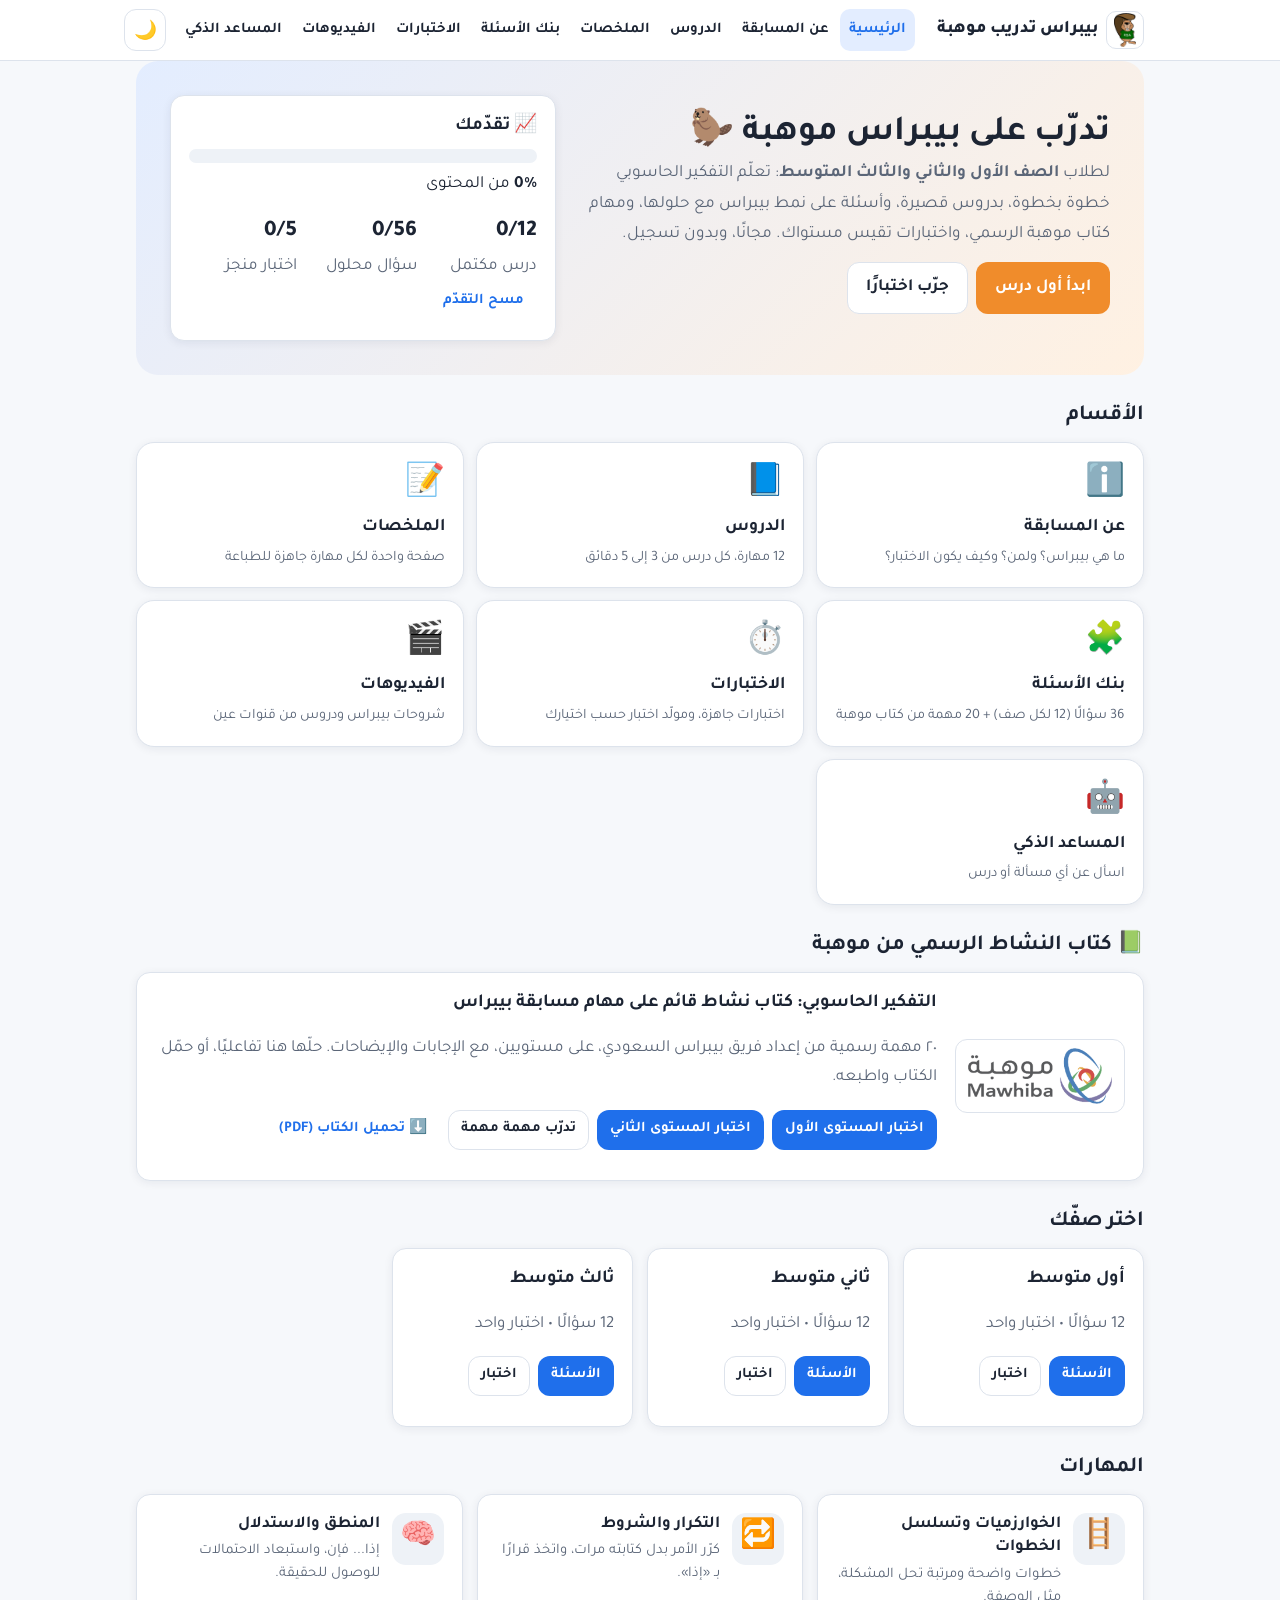
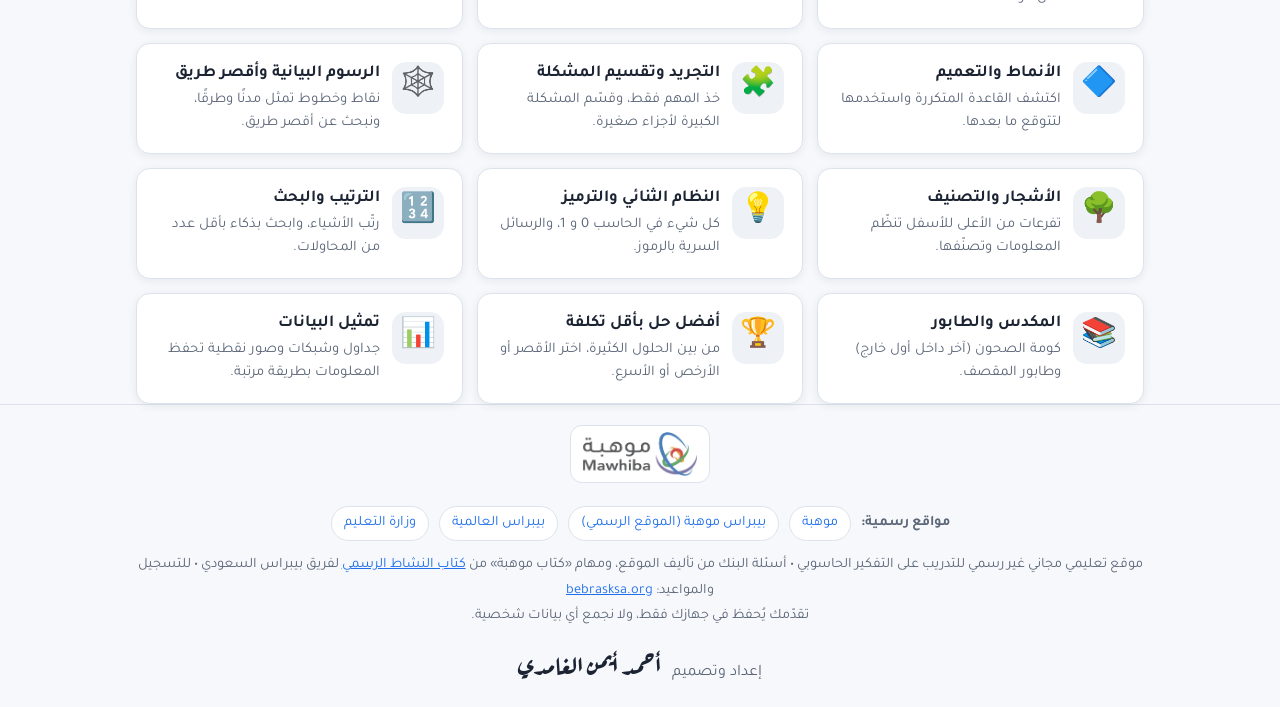
==== commit 0810bde5: "Add «الفيديوهات» page: Bebras walkthroughs and iEN lessons - 17 YouTube videos, each verified via oE" ====
--- a/index.html
+++ b/index.html
@@ -33,6 +33,7 @@
     <a class="big-link" href="summaries.html"><span class="ic">📝</span><strong>الملخصات</strong><span>صفحة واحدة لكل مهارة جاهزة للطباعة</span></a>
     <a class="big-link" href="bank.html"><span class="ic">🧩</span><strong>بنك الأسئلة</strong><span>36 سؤالًا (12 لكل صف) + 20 مهمة من كتاب موهبة</span></a>
     <a class="big-link" href="quizzes.html"><span class="ic">⏱️</span><strong>الاختبارات</strong><span>اختبارات جاهزة، ومولّد اختبار حسب اختيارك</span></a>
+    <a class="big-link" href="videos.html"><span class="ic">🎬</span><strong>الفيديوهات</strong><span>شروحات بيبراس ودروس من قنوات عين</span></a>
     <a class="big-link" href="chat.html"><span class="ic">🤖</span><strong>المساعد الذكي</strong><span>اسأل عن أي مسألة أو درس</span></a>
   </div>
 
--- a/assets/css/style.css
+++ b/assets/css/style.css
@@ -72,6 +72,45 @@
 .fig-img { display: block; width: 100%; max-width: 760px; height: auto; margin: 0 auto; background: #fff; border-radius: 12px; border: 1px solid var(--border); }
 .footer-logo { display: inline-block; background: #fff; border-radius: 12px; padding: 6px 12px; margin-bottom: 12px; border: 1px solid var(--border); }
 .footer-logo img { height: 44px; width: auto; display: block; }
+/* ===== صفحة الفيديوهات ===== */
+.vid-filter { display: flex; flex-wrap: wrap; gap: 8px; margin: 8px 0 16px; }
+.vid-filter button { font: inherit; font-weight: 700; padding: 8px 16px; border-radius: 999px; border: 1px solid var(--border); background: var(--surface); color: var(--text); cursor: pointer; }
+.vid-filter button.on { background: var(--primary); border-color: var(--primary); color: #fff; }
+.vid-sec { margin-top: 22px; }
+.vid-grid { display: grid; grid-template-columns: repeat(auto-fill, minmax(260px, 1fr)); gap: 16px; }
+.vid { padding: 10px; display: flex; flex-direction: column; gap: 6px; }
+.vid h3 { font-size: 1rem; margin: 4px 0 0; line-height: 1.5; }
+.vid-thumb, .vid-frame { position: relative; display: block; width: 100%; aspect-ratio: 16 / 9; border: 0; border-radius: 10px; overflow: hidden; padding: 0; background: #000; cursor: pointer; }
+.vid-thumb img { width: 100%; height: 100%; object-fit: cover; display: block; }
+.vid-play { position: absolute; inset: 0; margin: auto; width: 60px; height: 42px; border-radius: 12px; background: rgba(220, 0, 0, .9); color: #fff; display: grid; place-items: center; font-size: 1.3rem; }
+.vid-thumb:hover .vid-play, .vid-thumb:focus-visible .vid-play { background: #f00; }
+.vid-meta { display: flex; flex-wrap: wrap; gap: 6px 10px; align-items: center; font-size: .85rem; margin: 0; }
+.vid-yt { font-size: .85rem; margin-top: auto; }
+
+/* ===== المساعد كنافذة جانبية (الاختبارات) ===== */
+.helper { position: fixed; z-index: 60; display: flex; flex-direction: column; gap: 8px; background: var(--surface); border: 1px solid var(--border); box-shadow: 0 8px 30px rgba(0,0,0,.25); padding: 10px 12px 8px;
+  inset-inline-end: 16px; bottom: 16px; top: 80px; width: 360px; border-radius: var(--radius); }
+.helper[hidden], .helper-fab[hidden] { display: none; }
+.helper-head { display: flex; align-items: center; gap: 8px; flex-wrap: wrap; }
+.helper-mode { font-size: .78rem; color: var(--muted); background: var(--surface-2, transparent); border: 1px solid var(--border); border-radius: 999px; padding: 1px 8px; }
+.helper-tools { margin-inline-start: auto; display: flex; gap: 6px; }
+.helper-tools .icon-btn { width: 34px; height: 34px; }
+.helper-log { flex: 1; overflow-y: auto; display: flex; flex-direction: column; gap: 8px; padding: 4px 2px; }
+.helper-log .msg { max-width: 100%; font-size: .95rem; }
+.helper-cur { align-self: stretch; }
+.helper-form { display: flex; gap: 6px; align-items: flex-end; }
+.helper-form textarea { flex: 1; resize: none; min-height: 44px; max-height: 120px; font: inherit; padding: 8px 10px; border-radius: 10px; border: 1px solid var(--border); background: var(--bg); color: var(--text); }
+.helper-foot { font-size: .75rem; color: var(--muted); text-align: center; }
+.helper-fab { position: fixed; z-index: 60; inset-inline-end: 16px; bottom: 16px; border: 0; border-radius: 999px; padding: 12px 18px; font: inherit; font-weight: 800; color: #fff; background: var(--primary); box-shadow: 0 6px 20px rgba(0,0,0,.3); cursor: pointer; }
+@media (min-width: 1100px) {
+  /* على الشاشات الكبيرة: يُزاح المحتوى حتى لا تغطيه النافذة */
+  body.helper-open .wrap { margin-inline-end: 392px; margin-inline-start: max(16px, calc((100vw - 392px - 1040px) / 2)); }
+}
+@media (max-width: 1099px) {
+  .helper { inset-inline: 8px; top: auto; bottom: 8px; width: auto; height: 72vh; }
+}
+@media print { .helper, .helper-fab { display: none !important; } }
+.similar { display: flex; flex-wrap: wrap; align-items: center; gap: 8px 12px; margin-top: 14px; padding-top: 12px; border-top: 1px dashed var(--border); }
 .book-card { display: flex; gap: 18px; align-items: center; flex-wrap: wrap; }
 .book-card .book-logo { background: #fff; border-radius: 12px; padding: 8px 12px; border: 1px solid var(--border); }
 .book-card .book-logo img { height: 56px; width: auto; display: block; }
@@ -84,9 +123,9 @@
 .header-tools { margin-inline-start: auto; display: flex; gap: 6px; }
 .icon-btn { width: 42px; height: 42px; border-radius: 12px; border: 1px solid var(--border); background: var(--surface); color: var(--text); font-size: 1.15rem; cursor: pointer; display: grid; place-items: center; }
 .icon-btn:hover { background: var(--surface-2); }
-@media (min-width: 960px) {
+@media (min-width: 1180px) {
   .nav { display: flex; position: static; flex-direction: row; padding: 0; border: 0; background: none; margin-inline-start: 12px; }
-  .nav a { padding: 8px 10px; font-size: .95rem; }
+  .nav a { padding: 8px 9px; font-size: .93rem; white-space: nowrap; }
   .menu-btn { display: none; }
 }
 
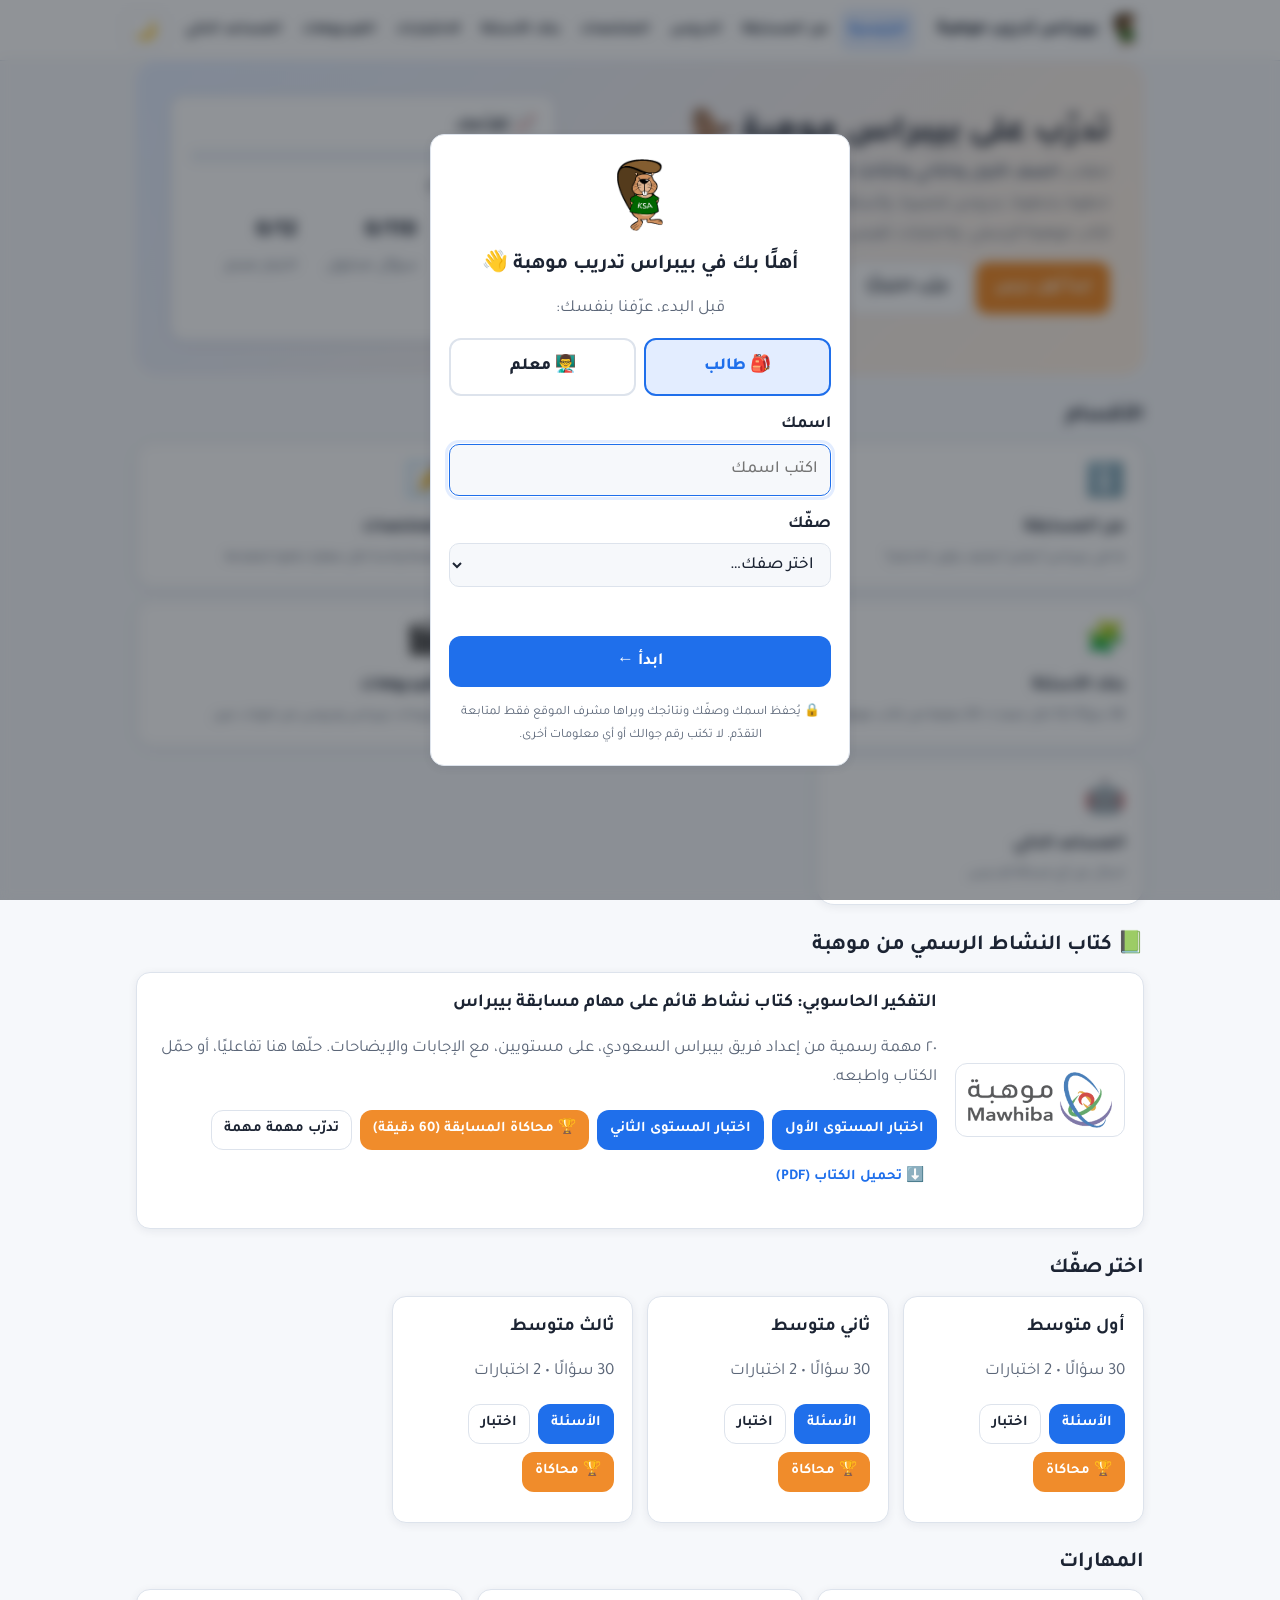
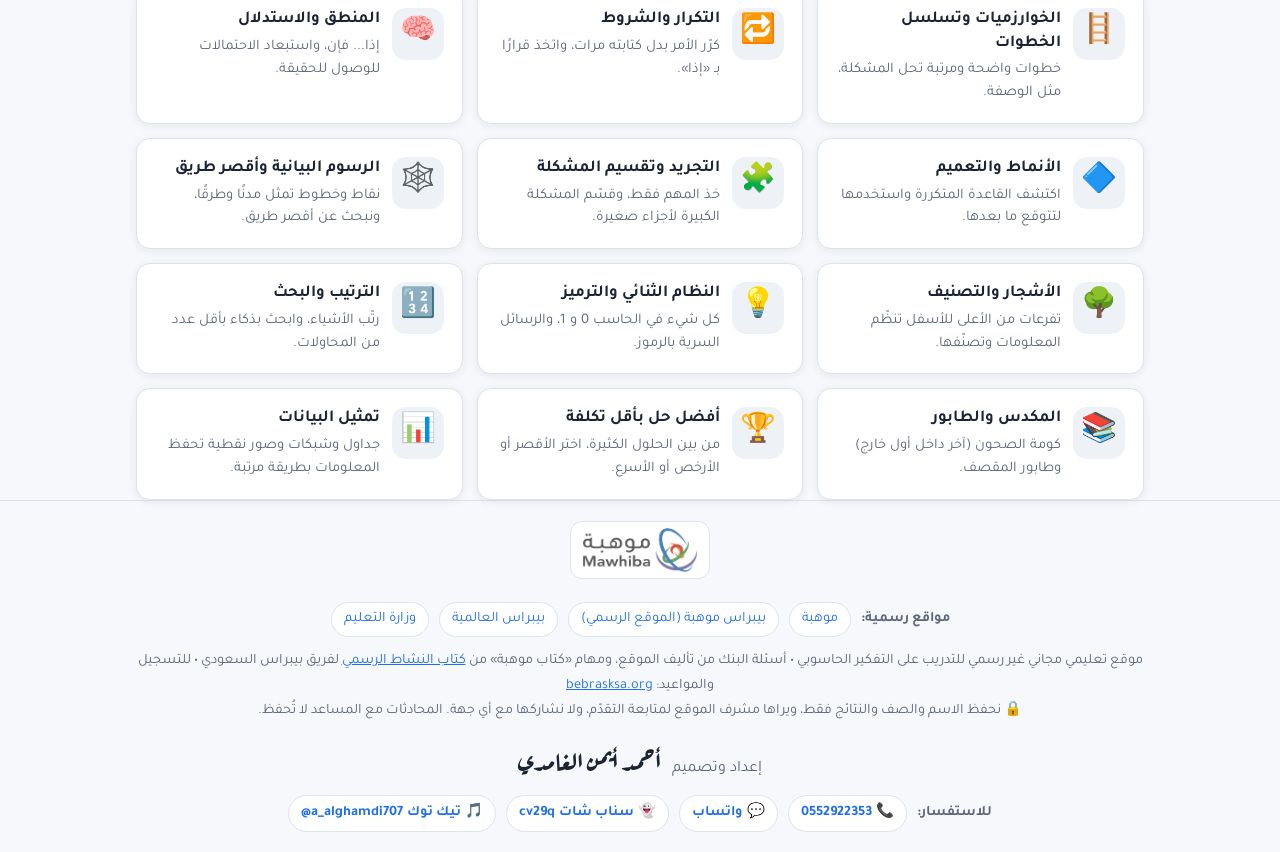
==== commit a3ac8fd5: "More questions, competition simulations, question stats, backups, auto-deploy - 54 new questions (18" ====
--- a/index.html
+++ b/index.html
@@ -46,6 +46,7 @@
       <div class="btn-row">
         <a class="btn small" href="quizzes.html?id=book1">اختبار المستوى الأول</a>
         <a class="btn small" href="quizzes.html?id=book2">اختبار المستوى الثاني</a>
+        <a class="btn small accent" href="quizzes.html?id=sim-book">🏆 محاكاة المسابقة (60 دقيقة)</a>
         <a class="btn small secondary" href="bank.html?level=book1">تدرّب مهمة مهمة</a>
         <a class="btn small ghost" href="assets/docs/bebras-activity-book.pdf" download="كتاب-نشاط-بيبراس-موهبة.pdf">⬇️ تحميل الكتاب (PDF)</a>
       </div>
@@ -85,9 +86,9 @@
 
     document.getElementById('levels').innerHTML = Object.entries(App.LEVELS).filter(([id]) => App.GRADE_LEVELS.includes(id)).map(([id, name]) => {
       const n = qs.filter((q) => q.level === id).length;
-      const z = quizzes.filter((x) => x.level === id);
+      const z = quizzes.filter((x) => x.level === id && !x.sim); const sim = quizzes.find((x) => x.level === id && x.sim);
       return `<div class="card"><h3 style="margin-top:0">${name}</h3><p class="muted">${n} سؤالًا • ${z.length === 1 ? 'اختبار واحد' : z.length + ' اختبارات'}</p>
-        <div class="btn-row"><a class="btn small" href="bank.html?level=${id}">الأسئلة</a>${z[0] ? `<a class="btn small secondary" href="quizzes.html?id=${z[0].id}">اختبار</a>` : ''}</div></div>`;
+        <div class="btn-row"><a class="btn small" href="bank.html?level=${id}">الأسئلة</a>${z[0] ? `<a class="btn small secondary" href="quizzes.html?id=${z[0].id}">اختبار</a>` : ''}${sim ? `<a class="btn small accent" href="quizzes.html?id=${sim.id}">🏆 محاكاة</a>` : ''}</div></div>`;
     }).join('');
 
     document.getElementById('skills').innerHTML = skills.map((s) => `
--- a/assets/css/style.css
+++ b/assets/css/style.css
@@ -72,6 +72,34 @@
 .fig-img { display: block; width: 100%; max-width: 760px; height: auto; margin: 0 auto; background: #fff; border-radius: 12px; border: 1px solid var(--border); }
 .footer-logo { display: inline-block; background: #fff; border-radius: 12px; padding: 6px 12px; margin-bottom: 12px; border: 1px solid var(--border); }
 .footer-logo img { height: 44px; width: auto; display: block; }
+/* ===== إضافات الدروس ===== */
+.ct-skills { display: flex; flex-wrap: wrap; gap: 6px; align-items: center; }
+.tips-box ul { margin: 0; padding-inline-start: 1.3em; }
+.tips-box li { margin: .35em 0; }
+
+/* ===== شاشة الدخول (الاسم والصف) ===== */
+.gate { z-index: 100; backdrop-filter: blur(6px); }
+.gate-box { width: min(440px, calc(100vw - 32px)); display: flex; flex-direction: column; gap: 12px; text-align: center; }
+.gate-box h2 { margin: 0; font-size: 1.3rem; }
+.gate-logo { height: 84px; width: auto; margin: 0 auto; background: #fff; border-radius: 16px; padding: 6px 10px; }
+.gate-roles { display: grid; grid-template-columns: 1fr 1fr; gap: 8px; }
+.gate-roles label { cursor: pointer; }
+.gate-roles input { position: absolute; opacity: 0; pointer-events: none; }
+.gate-roles span { display: block; padding: 12px; border-radius: 12px; border: 2px solid var(--border); font-weight: 800; }
+.gate-roles input:checked + span { border-color: var(--primary); background: var(--primary-soft); color: var(--primary); }
+.gate-roles input:focus-visible + span { outline: 2px solid var(--primary); outline-offset: 2px; }
+.gate-f { display: flex; flex-direction: column; gap: 4px; text-align: start; font-weight: 700; }
+.gate-f[hidden] { display: none; }
+.gate-f input, .gate-f select { font: inherit; font-weight: 500; padding: 10px 12px; border-radius: 10px; border: 1px solid var(--border); background: var(--bg); color: var(--text); }
+.gate-err { color: var(--bad); min-height: 1.2em; margin: 0; font-weight: 700; }
+.gate-note { font-size: .8rem; color: var(--muted); margin: 0; }
+.user-btn { display: inline-flex; align-items: center; gap: 6px; height: 42px; max-width: 160px; padding: 0 12px; border-radius: 12px; border: 1px solid var(--border); background: var(--surface); color: var(--text); font: inherit; font-weight: 700; cursor: pointer; }
+.user-btn[hidden] { display: none; }
+.user-btn span { overflow: hidden; text-overflow: ellipsis; white-space: nowrap; }
+.user-btn:hover { background: var(--surface-2); }
+@media (max-width: 480px) { .user-btn span { display: none; } .user-btn { padding: 0; width: 42px; justify-content: center; } }
+@media print { .gate { display: none !important; } }
+
 /* ===== صفحة الفيديوهات ===== */
 .vid-filter { display: flex; flex-wrap: wrap; gap: 8px; margin: 8px 0 16px; }
 .vid-filter button { font: inherit; font-weight: 700; padding: 8px 16px; border-radius: 999px; border: 1px solid var(--border); background: var(--surface); color: var(--text); cursor: pointer; }
@@ -84,6 +112,7 @@
 .vid-thumb img { width: 100%; height: 100%; object-fit: cover; display: block; }
 .vid-play { position: absolute; inset: 0; margin: auto; width: 60px; height: 42px; border-radius: 12px; background: rgba(220, 0, 0, .9); color: #fff; display: grid; place-items: center; font-size: 1.3rem; }
 .vid-thumb:hover .vid-play, .vid-thumb:focus-visible .vid-play { background: #f00; }
+.vid-list-tag { position: absolute; inset-inline-start: 0; bottom: 0; background: rgba(0, 0, 0, .78); color: #fff; font-size: .8rem; font-weight: 700; padding: 4px 10px; border-start-end-radius: 10px; }
 .vid-meta { display: flex; flex-wrap: wrap; gap: 6px 10px; align-items: center; font-size: .85rem; margin: 0; }
 .vid-yt { font-size: .85rem; margin-top: auto; }
 
@@ -110,6 +139,9 @@
   .helper { inset-inline: 8px; top: auto; bottom: 8px; width: auto; height: 72vh; }
 }
 @media print { .helper, .helper-fab { display: none !important; } }
+/* في محاكاة المسابقة لا يوجد مساعد (مثل المسابقة الحقيقية) */
+body.sim-mode .helper, body.sim-mode .helper-fab { display: none !important; }
+.sim-card { border-color: var(--accent); }
 .similar { display: flex; flex-wrap: wrap; align-items: center; gap: 8px 12px; margin-top: 14px; padding-top: 12px; border-top: 1px dashed var(--border); }
 .book-card { display: flex; gap: 18px; align-items: center; flex-wrap: wrap; }
 .book-card .book-logo { background: #fff; border-radius: 12px; padding: 8px 12px; border: 1px solid var(--border); }
@@ -136,6 +168,9 @@
 .footer-links a { display: inline-block; padding: 4px 12px; border: 1px solid var(--border); border-radius: 999px; background: var(--surface); text-decoration: none; }
 .footer-links a:hover { border-color: currentColor; }
 .footer-note { margin: 0 0 14px; }
+.footer-contact { display: flex; flex-wrap: wrap; justify-content: center; align-items: center; gap: 6px 10px; margin-top: 12px; }
+.footer-contact a { display: inline-flex; align-items: center; gap: 4px; padding: 5px 12px; border: 1px solid var(--border); border-radius: 999px; background: var(--surface); text-decoration: none; font-weight: 700; }
+.footer-contact a:hover { border-color: currentColor; }
 .footer-credit { margin: 0; font-size: 1rem; }
 .footer-credit .creator { font-family: 'Aref Ruqaa', 'Tajawal', serif; font-weight: 700; font-size: 1.6rem; color: var(--text, inherit); margin-inline-start: .3em; line-height: 1.6; }
 
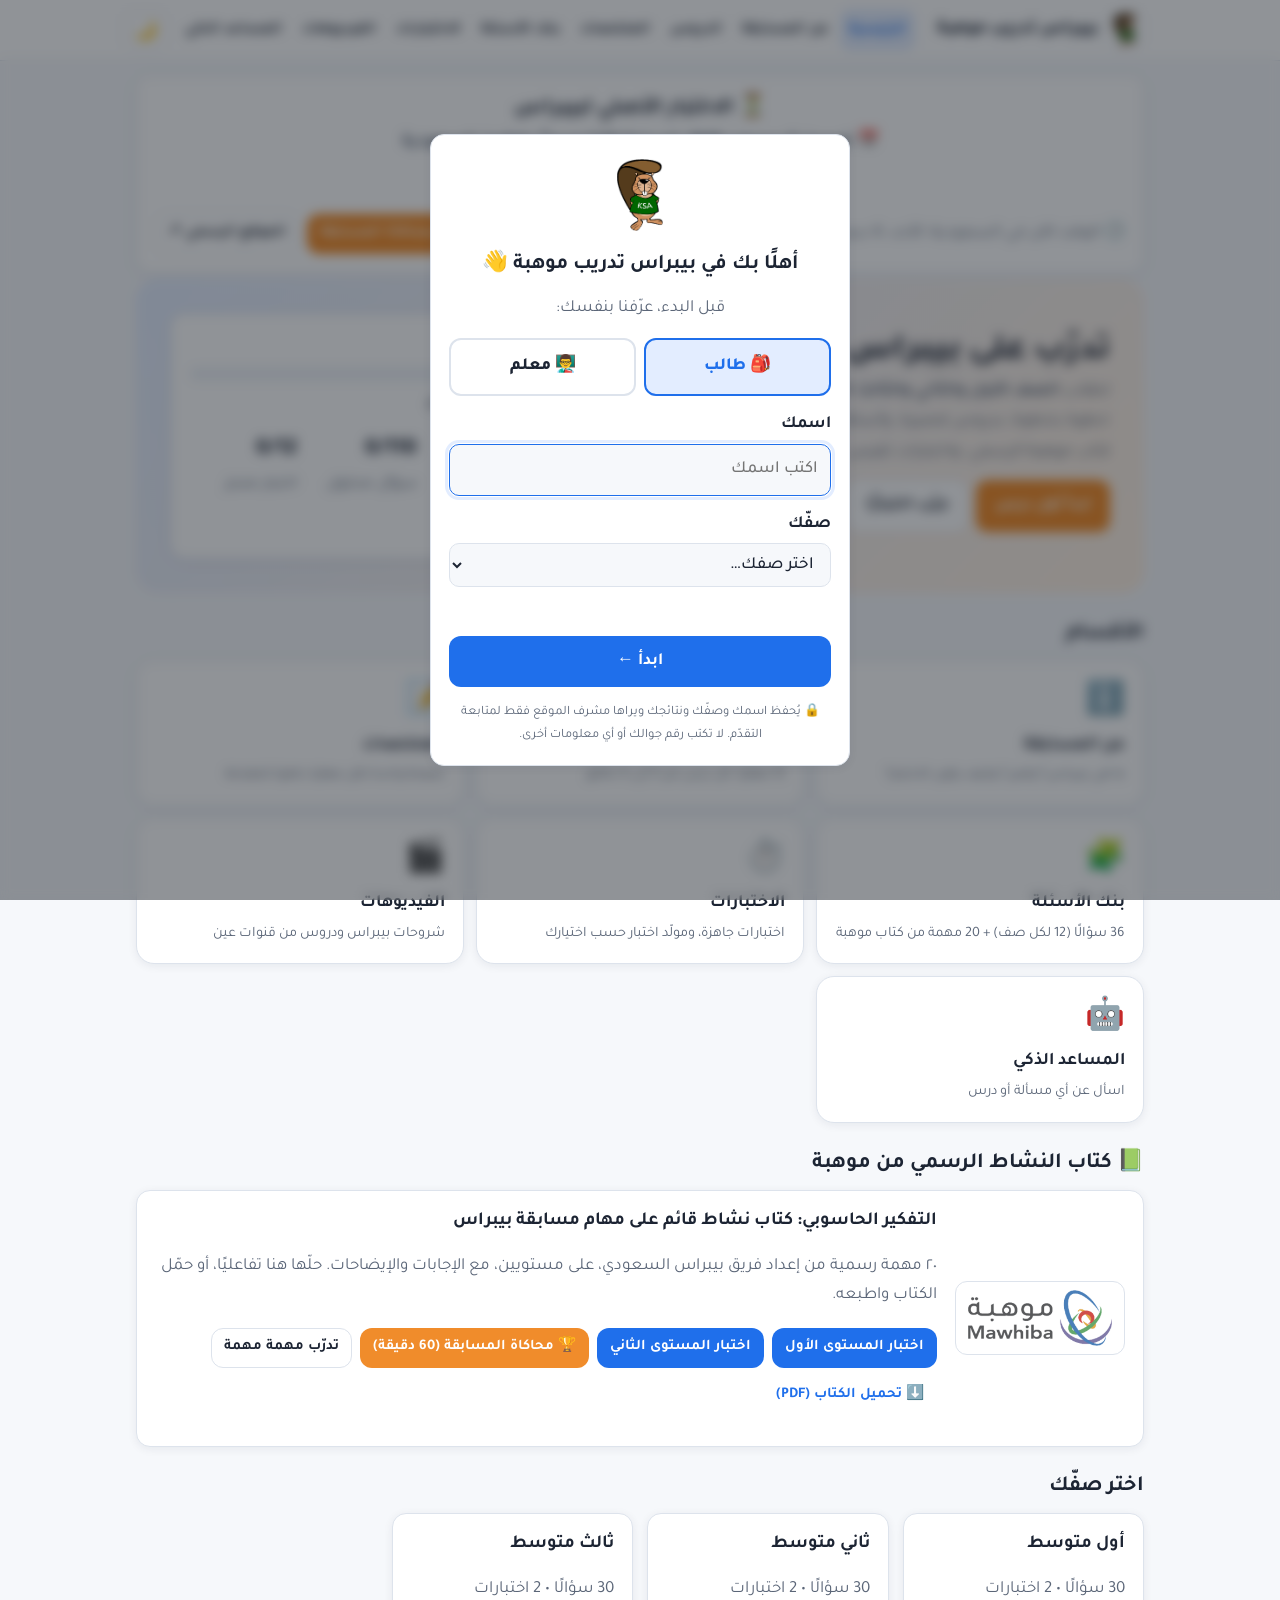
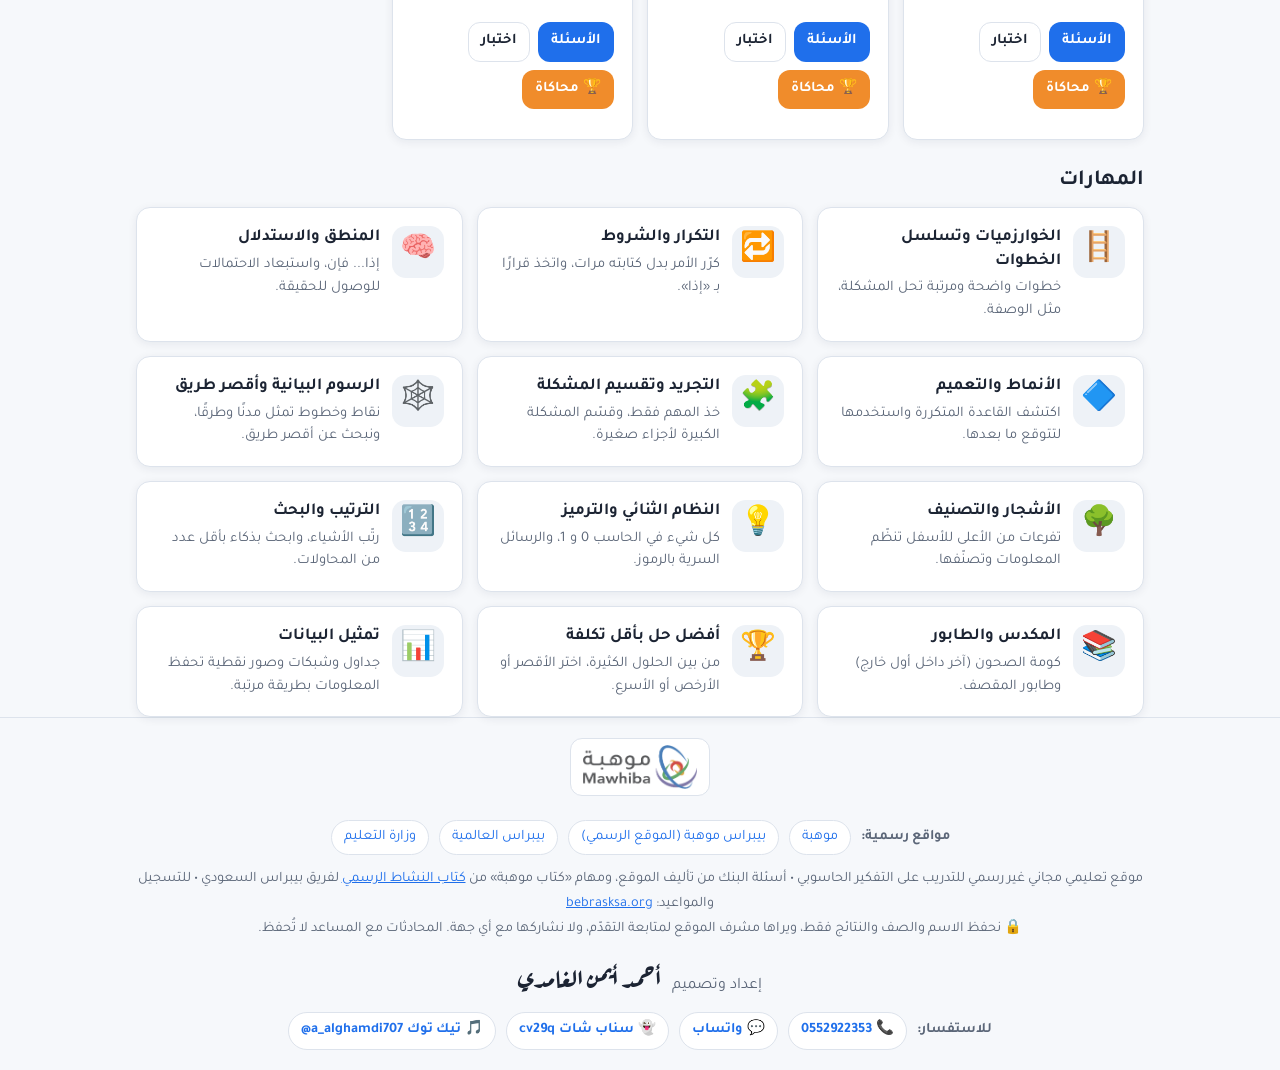
==== commit 1b44da2f: "Home: countdown to the official Bebras exam (5 Dec 2026, 2:00 pm Riyadh) - Weeks/days/hours/minutes/" ====
--- a/index.html
+++ b/index.html
@@ -14,6 +14,25 @@
 <body>
 <header id="site-header"></header>
 <main class="wrap">
+  <section class="countdown card" id="countdown" hidden aria-live="polite">
+    <div class="cd-head">
+      <h2 class="cd-title">⏳ <span id="cd-name">الاختبار الأصلي لبيبراس</span></h2>
+      <p class="cd-date" id="cd-date"></p>
+    </div>
+    <div class="cd-boxes" id="cd-boxes">
+      <div class="cd-box"><span class="cd-n" id="cd-w">0</span><span class="cd-l">أسابيع</span></div>
+      <div class="cd-box"><span class="cd-n" id="cd-d">0</span><span class="cd-l">أيام</span></div>
+      <div class="cd-box"><span class="cd-n" id="cd-h">0</span><span class="cd-l">ساعات</span></div>
+      <div class="cd-box"><span class="cd-n" id="cd-m">0</span><span class="cd-l">دقائق</span></div>
+      <div class="cd-box"><span class="cd-n" id="cd-s">0</span><span class="cd-l">ثوانٍ</span></div>
+    </div>
+    <p class="cd-msg" id="cd-msg" hidden></p>
+    <div class="cd-foot">
+      <span class="muted" id="cd-now"></span>
+      <span class="btn-row" style="margin:0"><a class="btn small accent" href="quizzes.html">🏆 تدرّب بمحاكاة المسابقة</a>
+        <a class="btn small secondary" id="cd-link" href="https://bebrasksa.org" target="_blank" rel="noopener">الموقع الرسمي ↗</a></span>
+    </div>
+  </section>
   <section class="hero">
     <div>
       <h1>تدرّب على بيبراس موهبة 🦫</h1>
@@ -97,5 +116,59 @@
   } catch (e) { App.loadError(box, e); }
 })();
 </script>
+<script>
+/* ===== العدّ التنازلي للاختبار الأصلي (بتوقيت السعودية) =====
+   الموعد في data/config.json ← exam.at (مثل 2026-12-05T14:00:00+03:00).
+   نصحّح ساعة الجهاز بوقت الخادم (ترويسة Date) حتى يكون العدّ صحيحًا حتى لو كانت ساعة الجهاز خاطئة. */
+(async function () {
+  const box = document.getElementById('countdown');
+  let cfg;
+  try { cfg = await App.json('data/config.json'); } catch (e) { return; }
+  const ex = cfg.exam;
+  if (!ex || !ex.at) return;
+  const target = Date.parse(ex.at);
+  if (!Number.isFinite(target)) return;
+  const duration = (ex.durationMinutes || 60) * 60000;
+  let offset = 0;
+  try {
+    const r = await fetch('data/config.json?t=' + Date.now(), { cache: 'no-store' });
+    const server = Date.parse(r.headers.get('Date'));
+    if (Number.isFinite(server) && Math.abs(server - Date.now()) > 3000) offset = server - Date.now();
+  } catch (e) { /* نستخدم ساعة الجهاز */ }
+  const now = () => Date.now() + offset;
+  if (now() > target + duration + 86400000) return; // بعد يوم من انتهاء الاختبار يختفي العداد
+
+  document.getElementById('cd-name').textContent = ex.title || 'الاختبار الأصلي لبيبراس';
+  document.getElementById('cd-date').textContent = '📅 ' + (ex.label || '');
+  if (ex.link) document.getElementById('cd-link').href = ex.link;
+  box.hidden = false;
+  const el = (id) => document.getElementById(id);
+  const riyadh = new Intl.DateTimeFormat('ar-SA-u-ca-gregory-nu-latn', { timeZone: 'Asia/Riyadh', weekday: 'long', day: 'numeric', month: 'long', hour: 'numeric', minute: '2-digit', second: '2-digit' });
+  const pad = (n) => String(n).padStart(2, '0');
+  let timer = null;
+  function tick() {
+    const t = now();
+    el('cd-now').textContent = '🕒 الوقت الآن في السعودية: ' + riyadh.format(new Date(t));
+    const left = target - t;
+    if (left > 0) {
+      let s = Math.floor(left / 1000);
+      const w = Math.floor(s / 604800); s -= w * 604800;
+      const d = Math.floor(s / 86400); s -= d * 86400;
+      const h = Math.floor(s / 3600); s -= h * 3600;
+      const m = Math.floor(s / 60); s -= m * 60;
+      el('cd-w').textContent = w; el('cd-d').textContent = d;
+      el('cd-h').textContent = pad(h); el('cd-m').textContent = pad(m); el('cd-s').textContent = pad(s);
+      return;
+    }
+    el('cd-boxes').hidden = true;
+    const msg = el('cd-msg');
+    msg.hidden = false;
+    if (t < target + duration) { msg.className = 'cd-msg live'; msg.innerHTML = '🟢 الاختبار بدأ الآن! ادخل من <a href="' + (ex.link || 'https://bebrasksa.org') + '" target="_blank" rel="noopener">الموقع الرسمي</a>. بالتوفيق 🌟'; }
+    else { msg.className = 'cd-msg'; msg.textContent = '✅ انتهى موعد الاختبار. بالتوفيق للجميع 🌟'; if (timer) clearInterval(timer); timer = -1; }
+  }
+  tick();
+  if (timer !== -1) timer = setInterval(tick, 1000);
+})();
+</script>
 </body>
 </html>
--- a/assets/css/style.css
+++ b/assets/css/style.css
@@ -72,6 +72,21 @@
 .fig-img { display: block; width: 100%; max-width: 760px; height: auto; margin: 0 auto; background: #fff; border-radius: 12px; border: 1px solid var(--border); }
 .footer-logo { display: inline-block; background: #fff; border-radius: 12px; padding: 6px 12px; margin-bottom: 12px; border: 1px solid var(--border); }
 .footer-logo img { height: 44px; width: auto; display: block; }
+/* ===== العدّ التنازلي للاختبار الأصلي ===== */
+.countdown { margin: 14px 0 6px; border: 2px solid var(--accent); background: linear-gradient(135deg, var(--surface), var(--accent-soft, var(--surface-2))); text-align: center; }
+.countdown[hidden] { display: none; }
+.cd-title { margin: 0; font-size: 1.35rem; }
+.cd-date { margin: 4px 0 12px; font-weight: 700; color: var(--muted); }
+.cd-boxes { display: flex; justify-content: center; gap: 10px; flex-wrap: wrap; direction: rtl; }
+.cd-boxes[hidden] { display: none; }
+.cd-box { min-width: 78px; padding: 10px 8px; border-radius: 14px; background: var(--surface); border: 1px solid var(--border); display: flex; flex-direction: column; align-items: center; }
+.cd-n { font-size: 2rem; font-weight: 800; line-height: 1.1; font-variant-numeric: tabular-nums; color: var(--accent); }
+.cd-l { font-size: .85rem; color: var(--muted); font-weight: 700; }
+.cd-msg { font-size: 1.15rem; font-weight: 800; margin: 6px 0; }
+.cd-msg.live { color: var(--ok); }
+.cd-foot { display: flex; flex-wrap: wrap; justify-content: space-between; align-items: center; gap: 8px; margin-top: 12px; }
+@media (max-width: 480px) { .cd-boxes { gap: 6px; flex-wrap: nowrap; } .cd-box { min-width: 0; flex: 1 1 0; padding: 8px 2px; } .cd-n { font-size: 1.4rem; } .cd-l { font-size: .75rem; } .cd-foot { justify-content: center; text-align: center; } }
+
 /* ===== إضافات الدروس ===== */
 .ct-skills { display: flex; flex-wrap: wrap; gap: 6px; align-items: center; }
 .tips-box ul { margin: 0; padding-inline-start: 1.3em; }
@@ -95,6 +110,7 @@
 .gate-note { font-size: .8rem; color: var(--muted); margin: 0; }
 .user-btn { display: inline-flex; align-items: center; gap: 6px; height: 42px; max-width: 160px; padding: 0 12px; border-radius: 12px; border: 1px solid var(--border); background: var(--surface); color: var(--text); font: inherit; font-weight: 700; cursor: pointer; }
 .user-btn[hidden] { display: none; }
+.admin-btn { border-color: var(--primary); color: var(--primary); }
 .user-btn span { overflow: hidden; text-overflow: ellipsis; white-space: nowrap; }
 .user-btn:hover { background: var(--surface-2); }
 @media (max-width: 480px) { .user-btn span { display: none; } .user-btn { padding: 0; width: 42px; justify-content: center; } }
@@ -423,3 +439,5 @@
 .ask-box p { margin: 0; line-height: 1.8; }
 .ask-actions { display: flex; flex-wrap: wrap; gap: 10px; }
 @media print { .ask-overlay { display: none !important; } }
+
+.choose { margin: 4px 0 8px; font-weight: 800; color: var(--muted); }
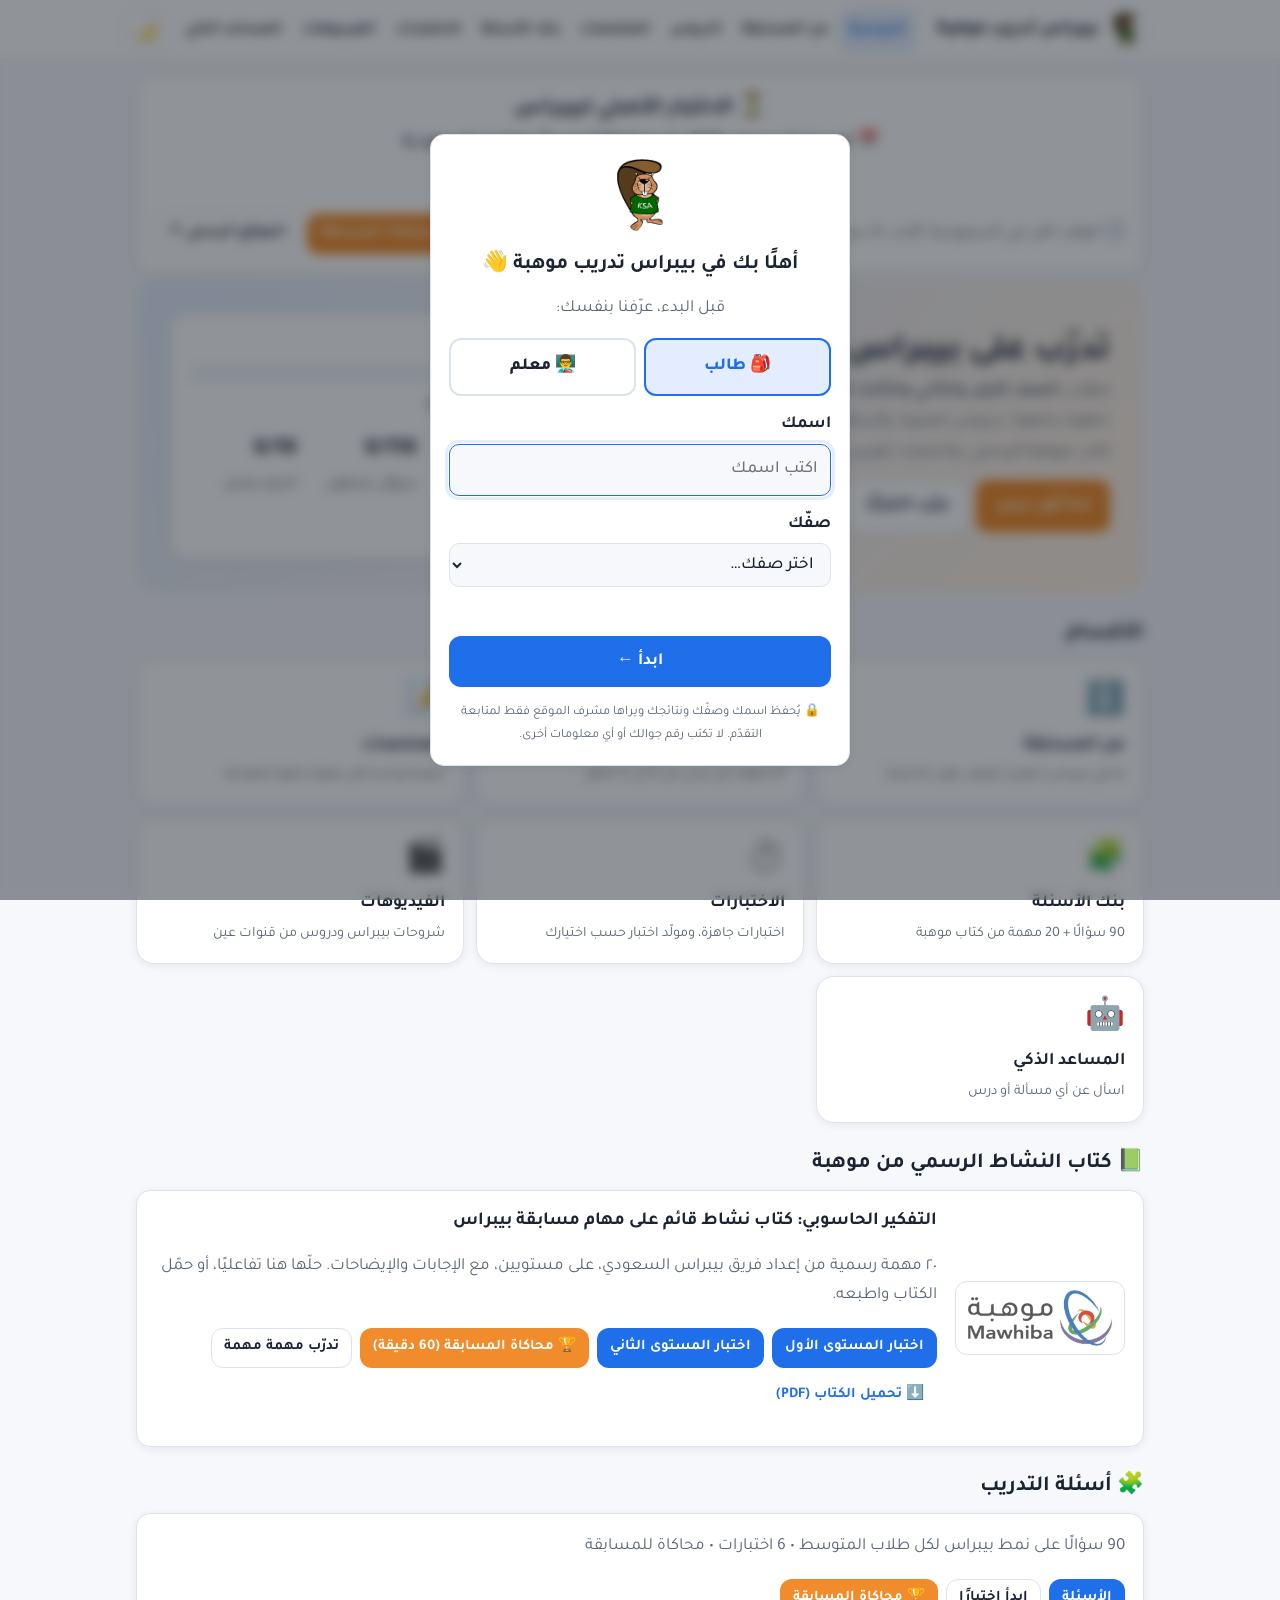
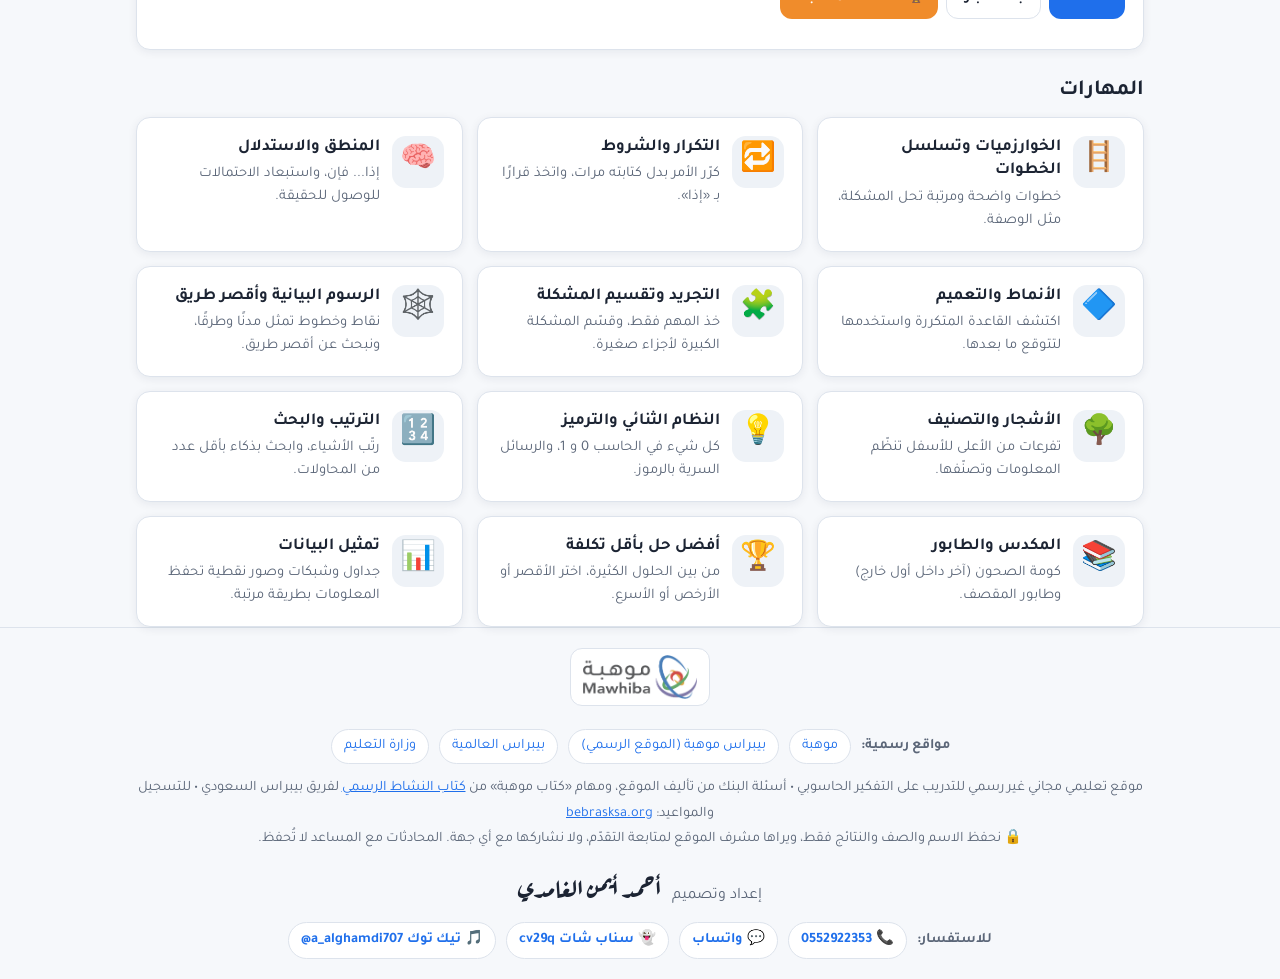
==== commit f2088d54: "One shared set of questions for everyone (no grade split) - All 90 site questions are one category «" ====
--- a/index.html
+++ b/index.html
@@ -50,7 +50,7 @@
     <a class="big-link" href="about.html"><span class="ic">ℹ️</span><strong>عن المسابقة</strong><span>ما هي بيبراس؟ ولمن؟ وكيف يكون الاختبار؟</span></a>
     <a class="big-link" href="lessons.html"><span class="ic">📘</span><strong>الدروس</strong><span>12 مهارة، كل درس من 3 إلى 5 دقائق</span></a>
     <a class="big-link" href="summaries.html"><span class="ic">📝</span><strong>الملخصات</strong><span>صفحة واحدة لكل مهارة جاهزة للطباعة</span></a>
-    <a class="big-link" href="bank.html"><span class="ic">🧩</span><strong>بنك الأسئلة</strong><span>36 سؤالًا (12 لكل صف) + 20 مهمة من كتاب موهبة</span></a>
+    <a class="big-link" href="bank.html"><span class="ic">🧩</span><strong>بنك الأسئلة</strong><span>90 سؤالًا + 20 مهمة من كتاب موهبة</span></a>
     <a class="big-link" href="quizzes.html"><span class="ic">⏱️</span><strong>الاختبارات</strong><span>اختبارات جاهزة، ومولّد اختبار حسب اختيارك</span></a>
     <a class="big-link" href="videos.html"><span class="ic">🎬</span><strong>الفيديوهات</strong><span>شروحات بيبراس ودروس من قنوات عين</span></a>
     <a class="big-link" href="chat.html"><span class="ic">🤖</span><strong>المساعد الذكي</strong><span>اسأل عن أي مسألة أو درس</span></a>
@@ -72,8 +72,8 @@
     </div>
   </div>
 
-  <h2>اختر صفّك</h2>
-  <div class="grid grid-4" id="levels"></div>
+  <h2>🧩 أسئلة التدريب</h2>
+  <div id="levels"></div>
 
   <h2>المهارات</h2>
   <div class="grid grid-3" id="skills"></div>
@@ -103,12 +103,13 @@
       App.ask('هل تريد مسح كل تقدّمك المحفوظ في هذا الجهاز؟', { yes: 'مسح', no: 'إلغاء' }).then((ok) => { if (ok) { App.progress.reset(); location.reload(); } });
     });
 
-    document.getElementById('levels').innerHTML = Object.entries(App.LEVELS).filter(([id]) => App.GRADE_LEVELS.includes(id)).map(([id, name]) => {
-      const n = qs.filter((q) => q.level === id).length;
-      const z = quizzes.filter((x) => x.level === id && !x.sim); const sim = quizzes.find((x) => x.level === id && x.sim);
-      return `<div class="card"><h3 style="margin-top:0">${name}</h3><p class="muted">${n} سؤالًا • ${z.length === 1 ? 'اختبار واحد' : z.length + ' اختبارات'}</p>
-        <div class="btn-row"><a class="btn small" href="bank.html?level=${id}">الأسئلة</a>${z[0] ? `<a class="btn small secondary" href="quizzes.html?id=${z[0].id}">اختبار</a>` : ''}${sim ? `<a class="btn small accent" href="quizzes.html?id=${sim.id}">🏆 محاكاة</a>` : ''}</div></div>`;
-    }).join('');
+    // أسئلة موحّدة لكل الطلاب (بدون تقسيم حسب الصف)
+    {
+      const n = qs.filter((q) => q.level === 'mid').length;
+      const z = quizzes.filter((x) => x.level === 'mid' && !x.sim); const sim = quizzes.find((x) => x.level === 'mid' && x.sim);
+      document.getElementById('levels').innerHTML = `<div class="card"><p class="muted" style="margin-top:0">${n} سؤالًا على نمط بيبراس لكل طلاب المتوسط • ${z.length} اختبارات • محاكاة للمسابقة</p>
+        <div class="btn-row"><a class="btn small" href="bank.html?level=mid">الأسئلة</a>${z[0] ? `<a class="btn small secondary" href="quizzes.html?id=${z[0].id}">ابدأ اختبارًا</a>` : ''}${sim ? `<a class="btn small accent" href="quizzes.html?id=${sim.id}">🏆 محاكاة المسابقة</a>` : ''}</div></div>`;
+    }
 
     document.getElementById('skills').innerHTML = skills.map((s) => `
       <a class="card skill-card" href="lessons.html?id=${s.id}"><span class="ic">${s.icon}</span>
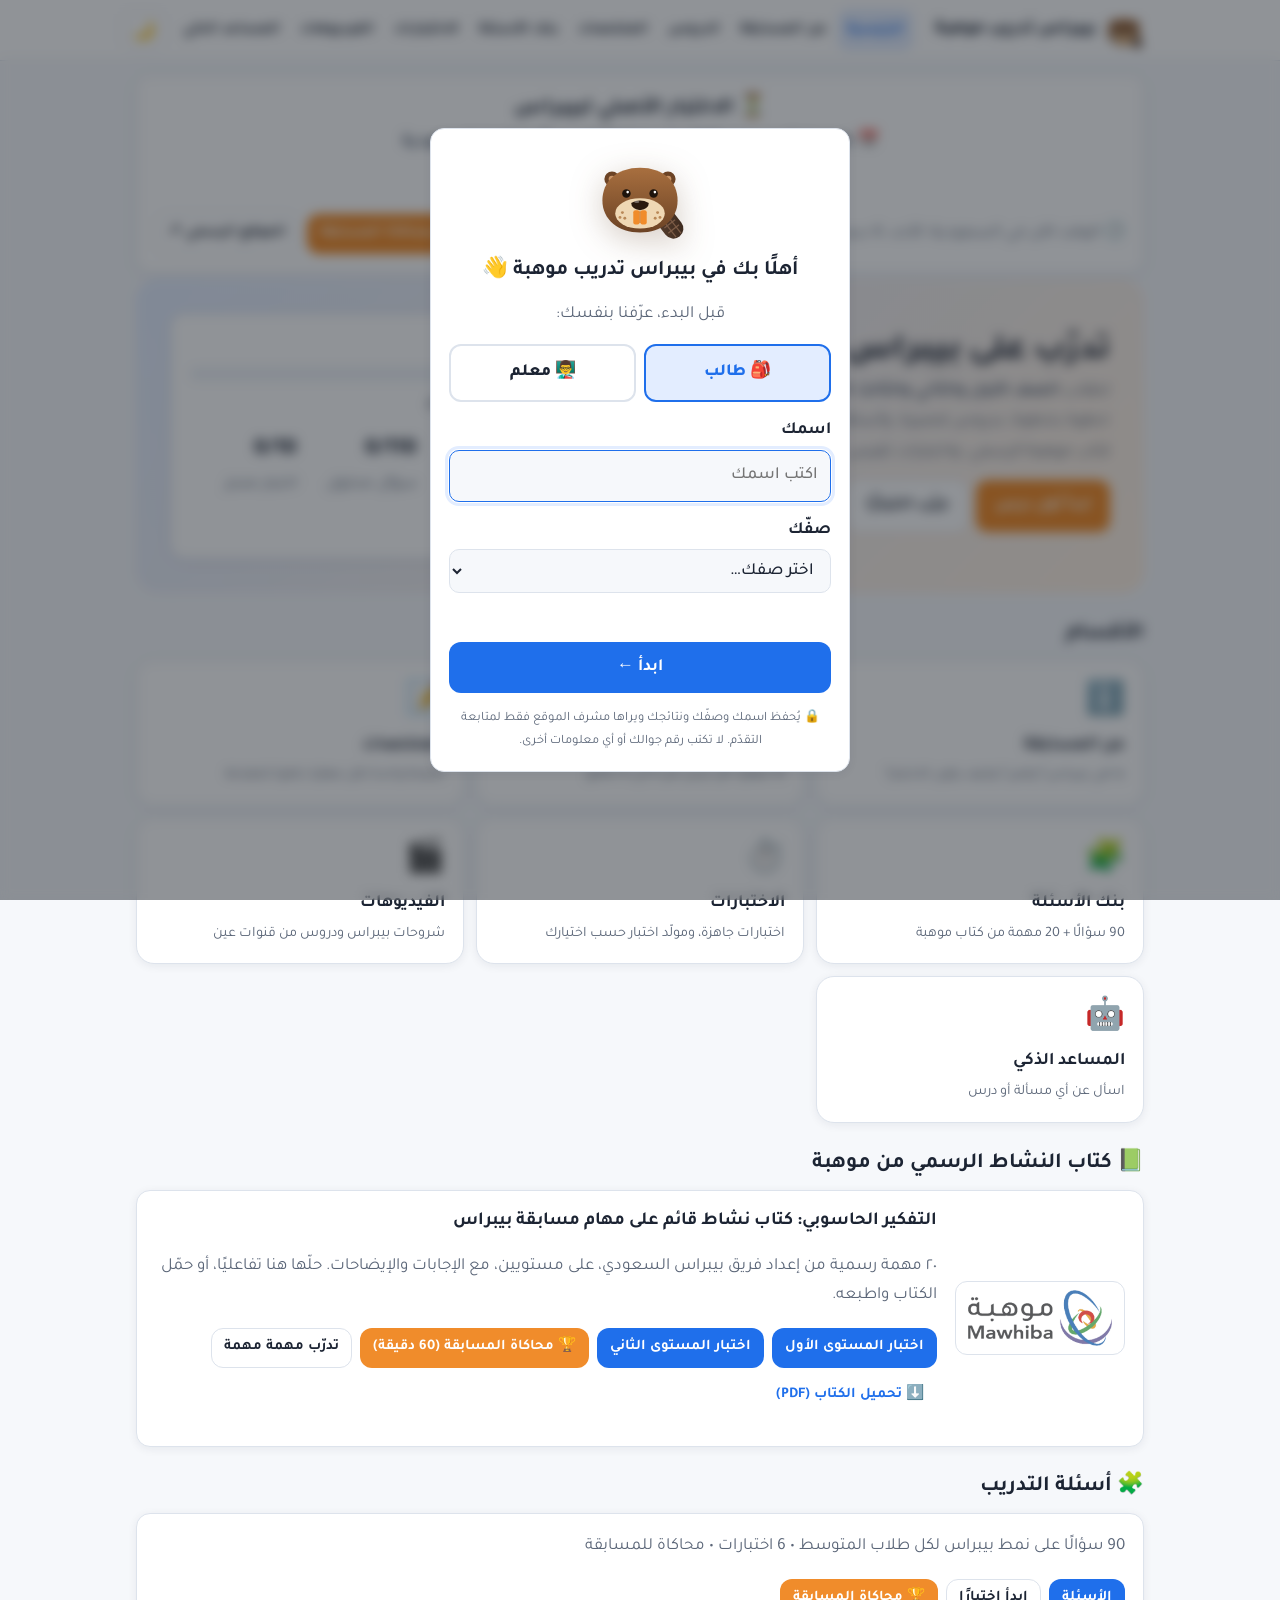
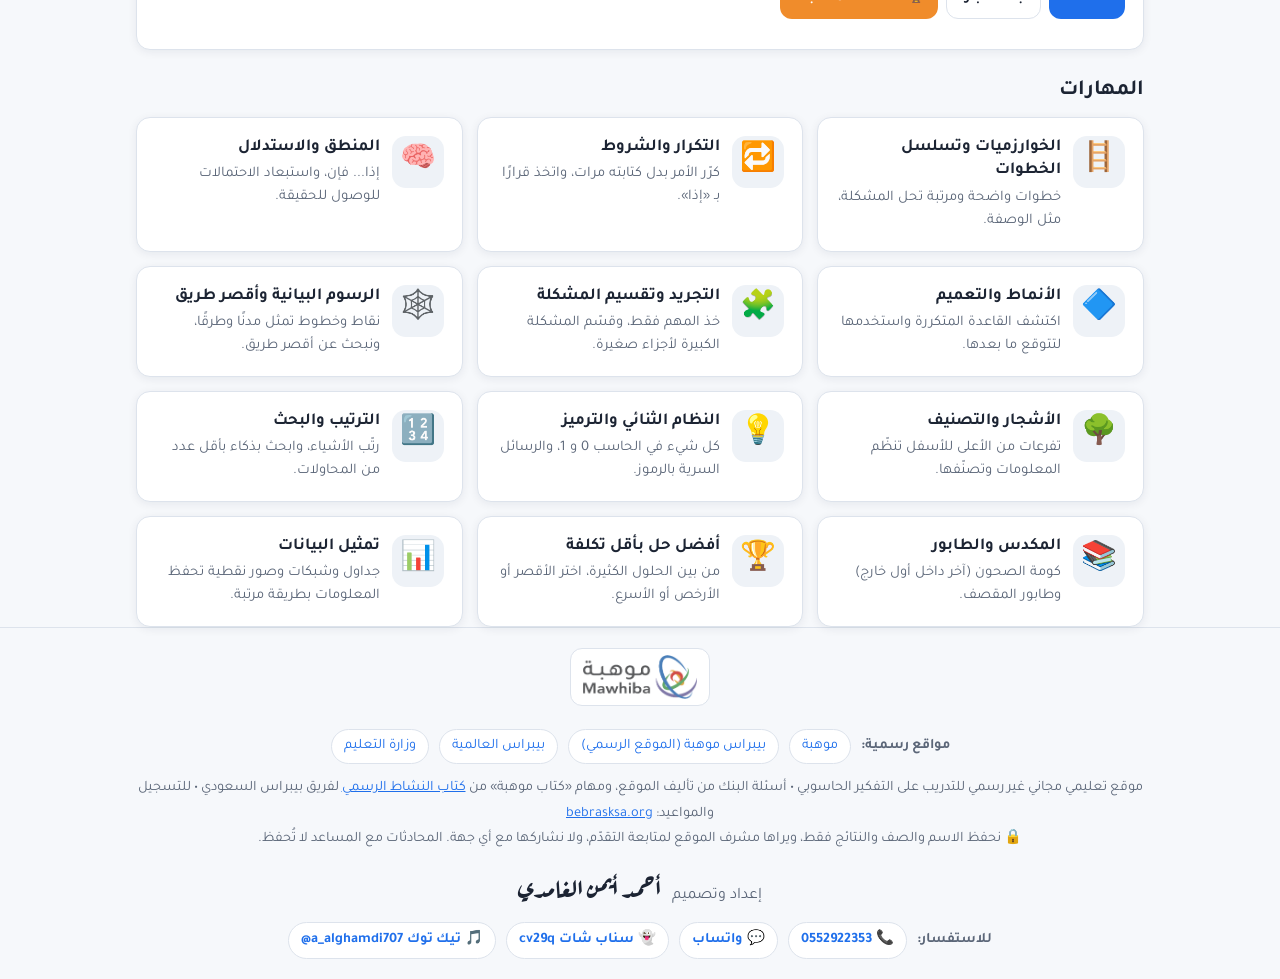
==== commit 771cf9a3: "Replace the site logo with the new beaver identity Header, welcome screen, favicon and touch icon no" ====
--- a/index.html
+++ b/index.html
@@ -9,7 +9,8 @@
 <link rel="preconnect" href="https://fonts.googleapis.com"><link rel="preconnect" href="https://fonts.gstatic.com" crossorigin>
 <link href="https://fonts.googleapis.com/css2?family=Aref+Ruqaa:wght@700&family=Tajawal:wght@400;500;700;800&display=swap" rel="stylesheet">
 <link rel="stylesheet" href="assets/css/style.css">
-<link rel="icon" href="data:image/svg+xml,<svg xmlns='http://www.w3.org/2000/svg' viewBox='0 0 100 100'><text y='.9em' font-size='90'>🦫</text></svg>">
+<link rel="icon" type="image/svg+xml" href="assets/brand/logo-icon.svg">
+<link rel="apple-touch-icon" href="assets/brand/logo-180.png">
 </head>
 <body>
 <header id="site-header"></header>
--- a/assets/css/style.css
+++ b/assets/css/style.css
@@ -67,8 +67,8 @@
 .site-header { background: var(--surface); border-bottom: 1px solid var(--border); position: sticky; top: 0; z-index: 50; }
 .site-header .wrap { display: flex; align-items: center; gap: 10px; min-height: 60px; }
 .brand { display: flex; align-items: center; gap: 8px; font-weight: 800; font-size: 1.1rem; color: var(--text); text-decoration: none; white-space: nowrap; }
-.brand .logo { width: 38px; height: 38px; border-radius: 10px; background: #fff; display: grid; place-items: center; overflow: hidden; border: 1px solid var(--border); }
-.brand .logo img { height: 34px; width: auto; display: block; }
+.brand .logo { width: 40px; height: 40px; display: grid; place-items: center; flex: none; }
+.brand .logo img { width: 40px; height: 40px; display: block; }
 .fig-img { display: block; width: 100%; max-width: 760px; height: auto; margin: 0 auto; background: #fff; border-radius: 12px; border: 1px solid var(--border); }
 .footer-logo { display: inline-block; background: #fff; border-radius: 12px; padding: 6px 12px; margin-bottom: 12px; border: 1px solid var(--border); }
 .footer-logo img { height: 44px; width: auto; display: block; }
@@ -96,7 +96,7 @@
 .gate { z-index: 100; backdrop-filter: blur(6px); }
 .gate-box { width: min(440px, calc(100vw - 32px)); display: flex; flex-direction: column; gap: 12px; text-align: center; }
 .gate-box h2 { margin: 0; font-size: 1.3rem; }
-.gate-logo { height: 84px; width: auto; margin: 0 auto; background: #fff; border-radius: 16px; padding: 6px 10px; }
+.gate-logo { height: 96px; width: 96px; margin: 0 auto; display: block; filter: drop-shadow(0 8px 16px rgba(90,55,25,.25)); }
 .gate-roles { display: grid; grid-template-columns: 1fr 1fr; gap: 8px; }
 .gate-roles label { cursor: pointer; }
 .gate-roles input { position: absolute; opacity: 0; pointer-events: none; }
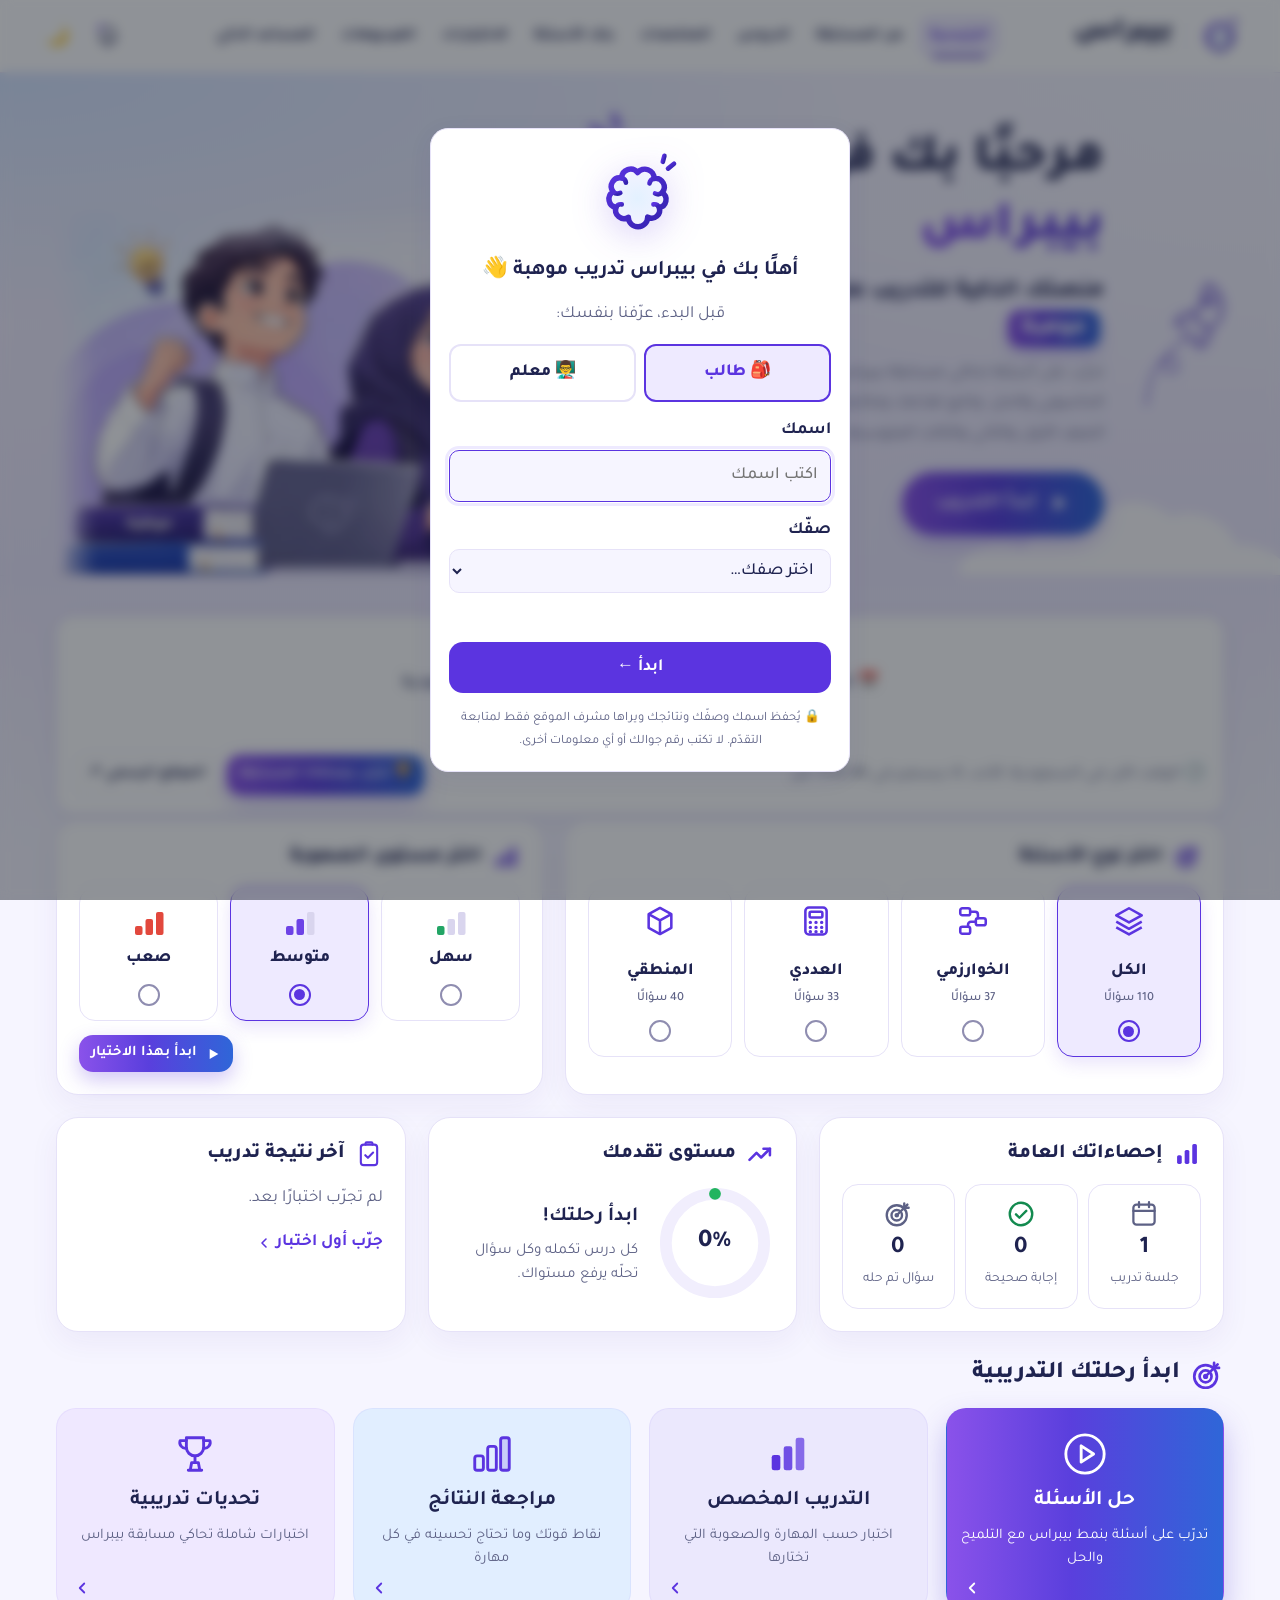
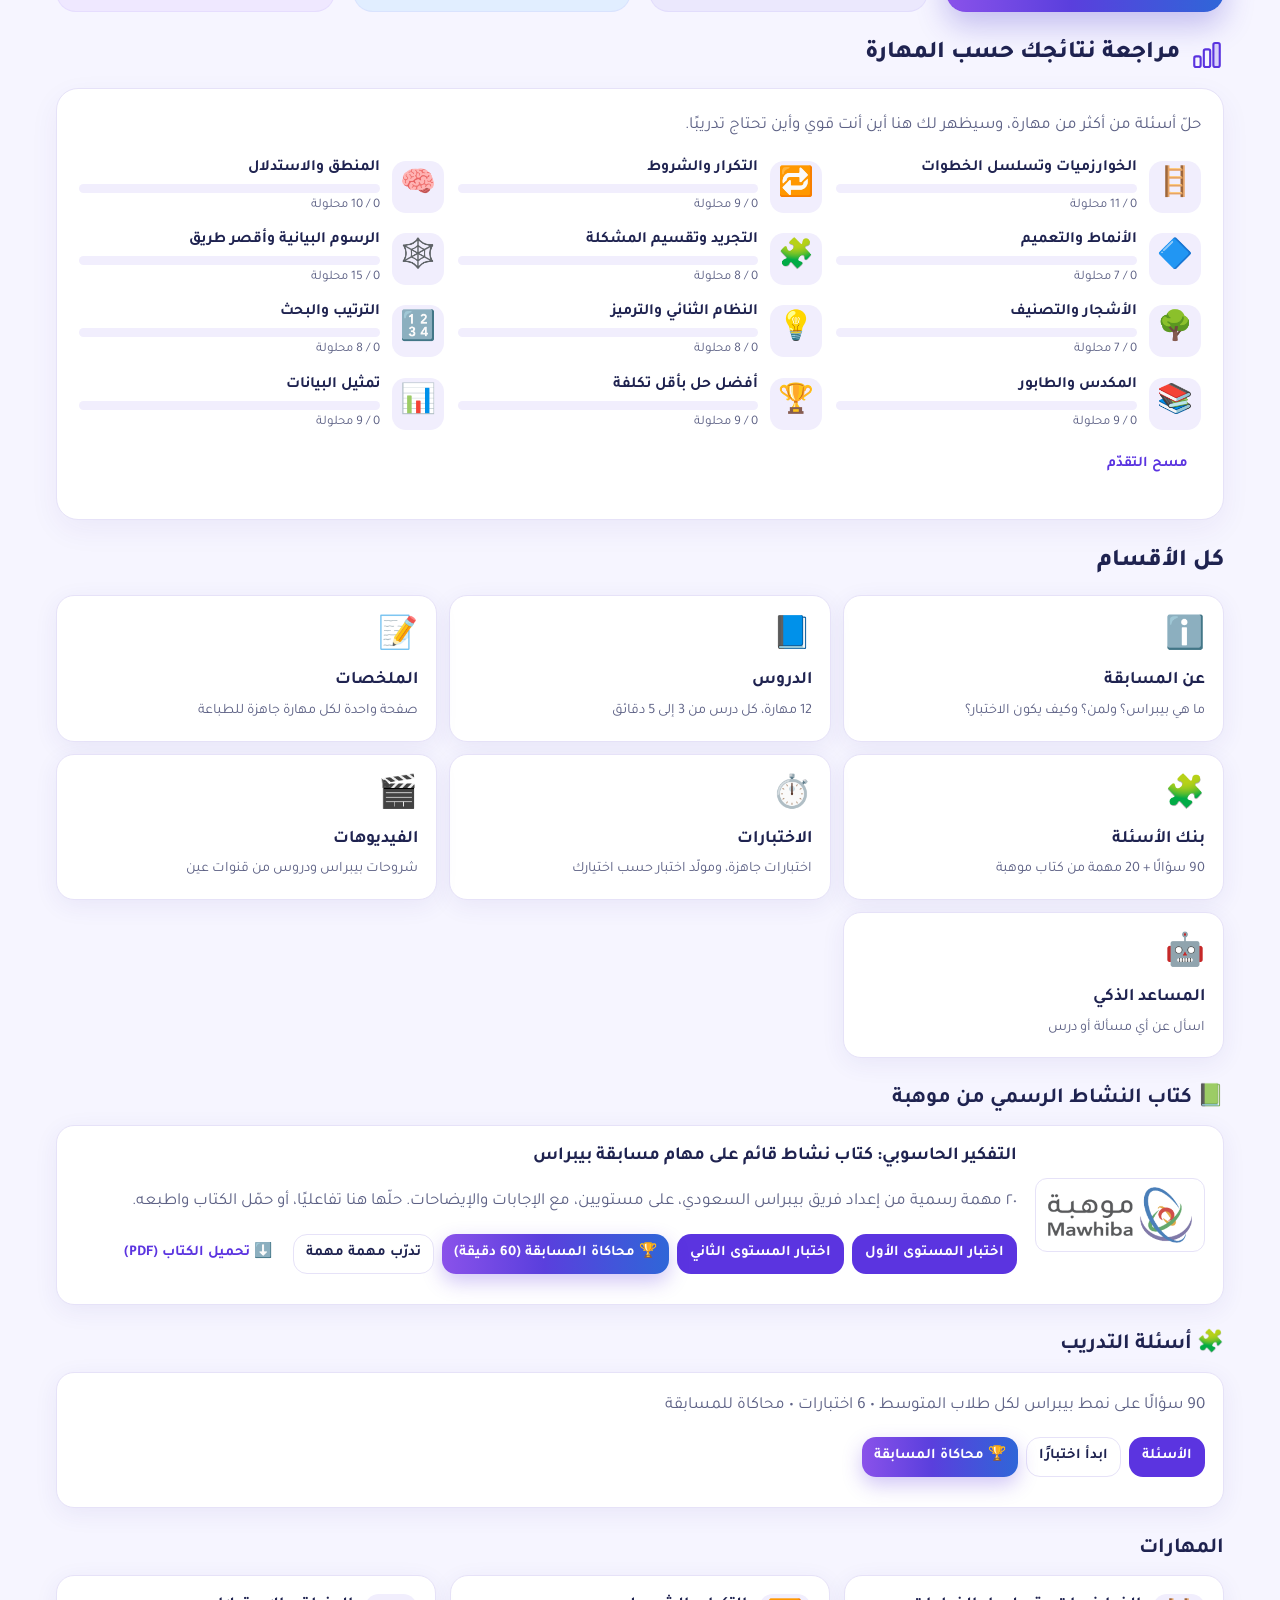
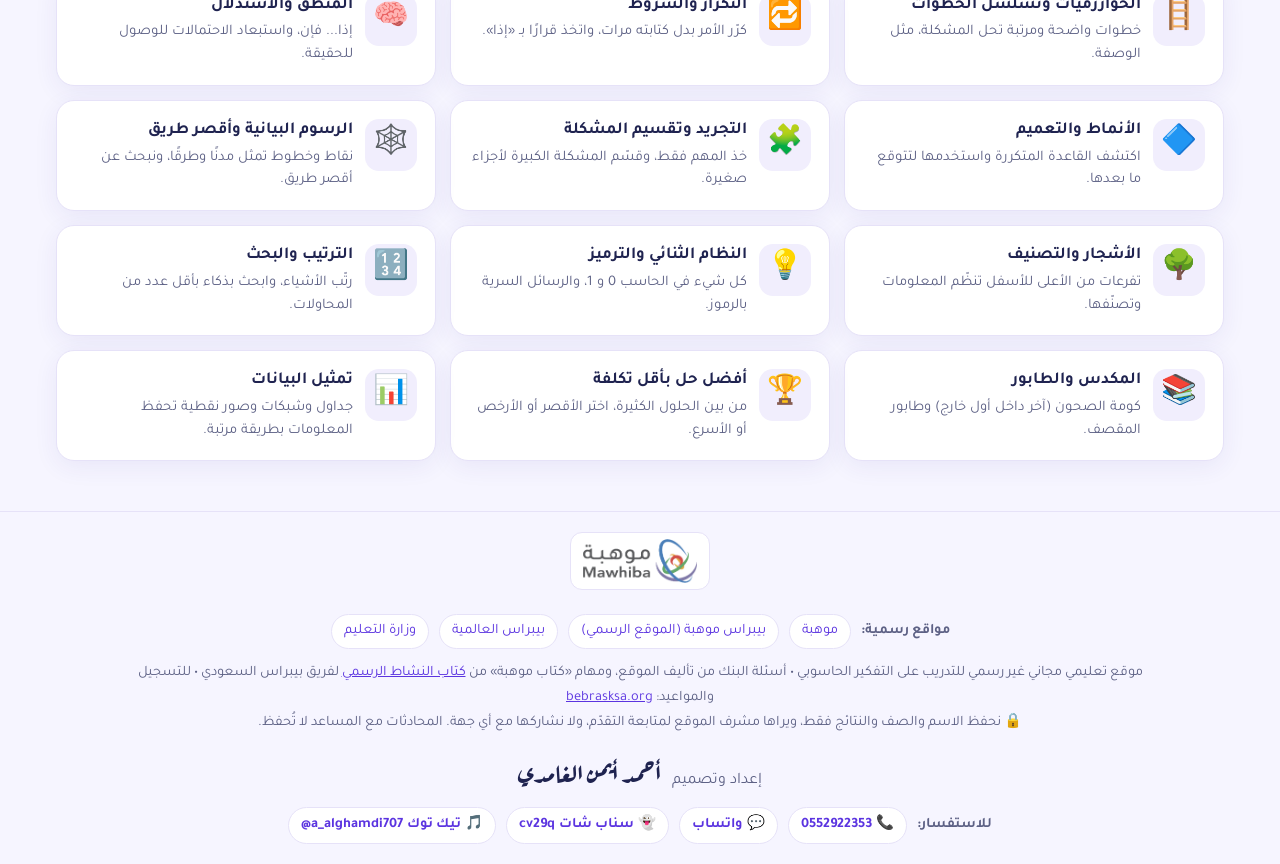
==== commit 0fa9463e: "Redesign the home page and switch to the brain logo New purple identity from the student's design: h" ====
--- a/index.html
+++ b/index.html
@@ -12,9 +12,24 @@
 <link rel="icon" type="image/svg+xml" href="assets/brand/logo-icon.svg">
 <link rel="apple-touch-icon" href="assets/brand/logo-180.png">
 </head>
-<body>
+<body class="home">
 <header id="site-header"></header>
-<main class="wrap">
+<main>
+  <section class="h-hero" aria-labelledby="h-title">
+    <svg class="h-cloud" viewBox="0 0 360 120" fill="currentColor" aria-hidden="true"><path d="M0 120V78c18-20 44-24 64-12 8-26 40-40 68-28 16-24 56-28 78-6 26-10 56 2 66 28 30-2 54 16 60 40v20z"/></svg>
+    <div class="wrap wide">
+      <div class="h-text">
+        <h1 class="h-title" id="h-title">مرحبًا بك في <span class="brandword">بيبراس</span><svg class="h-rays" viewBox="0 0 54 48" fill="none" stroke="currentColor" stroke-width="5" stroke-linecap="round" aria-hidden="true"><path d="M30 6 34 20"/><path d="M8 18 22 27"/><path d="M5 40H19"/></svg></h1>
+        <p class="h-sub">منصتك الذكية للتدريب على مسابقة بيبراس <span class="h-pill">موهبة</span></p>
+        <p class="h-lead">تدرّب على أسئلة تحاكي مسابقة بيبراس، وطوّر مهاراتك في التفكير الحاسوبي والحل، وتابع تقدّمك ونتائجك خطوة بخطوة. لطلاب الصف الأول والثاني والثالث المتوسط، مجانًا.</p>
+        <a class="btn grad h-cta" id="cta" href="bank.html?difficulty=medium"><svg viewBox="0 0 24 24" fill="currentColor" aria-hidden="true"><path d="M7 4.5v15l13-7.5z"/></svg>ابدأ التدريب</a>
+      </div>
+      <div class="h-art"><img src="assets/img/hero-students.webp" alt="طالب وطالبة يتدرّبان على الحاسب واللوح" width="604" height="396" fetchpriority="high"></div>
+      <svg class="h-rocket" viewBox="0 0 110 150" fill="none" stroke="currentColor" stroke-width="2.6" stroke-linecap="round" stroke-linejoin="round" aria-hidden="true"><path d="M78 10c13 6 18 22 11 36l-10 11-17-17 11-10c-1-8 1-15 5-20z"/><circle cx="80" cy="27" r="4.5"/><path d="M62 40l-10 1-7 9 12 1M79 57l-1 10-9 7-1-12"/><path d="M58 58l-7 8M64 63l-5 6"/><path d="M47 72c-10 8-16 16-12 23 4 8 15 3 13-6-2-8-15-6-21 4-7 11-9 24-11 40" stroke-dasharray="4 6"/></svg>
+    </div>
+  </section>
+
+  <div class="h-body"><div class="wrap wide">
   <section class="countdown card" id="countdown" hidden aria-live="polite">
     <div class="cd-head">
       <h2 class="cd-title">⏳ <span id="cd-name">الاختبار الأصلي لبيبراس</span></h2>
@@ -34,19 +49,53 @@
         <a class="btn small secondary" id="cd-link" href="https://bebrasksa.org" target="_blank" rel="noopener">الموقع الرسمي ↗</a></span>
     </div>
   </section>
-  <section class="hero">
-    <div>
-      <h1>تدرّب على بيبراس موهبة 🦫</h1>
-      <p class="lead">لطلاب <strong>الصف الأول والثاني والثالث المتوسط</strong>: تعلّم التفكير الحاسوبي خطوة بخطوة، بدروس قصيرة، وأسئلة على نمط بيبراس مع حلولها، ومهام كتاب موهبة الرسمي، واختبارات تقيس مستواك. مجانًا، وبدون تسجيل.</p>
-      <div class="btn-row">
-        <a class="btn accent" href="lessons.html">ابدأ أول درس</a>
-        <a class="btn secondary" href="quizzes.html">جرّب اختبارًا</a>
-      </div>
-    </div>
-    <div class="card" id="progress-box"><p class="muted">جارٍ تحميل تقدّمك…</p></div>
-  </section>
-
-  <h2>الأقسام</h2>
+
+    <div class="h-row pick">
+      <section class="h-card" aria-labelledby="t-grp">
+        <h2 class="h-card-t" id="t-grp"><svg viewBox="0 0 24 24" fill="none" stroke="currentColor" stroke-width="1.9" stroke-linecap="round" stroke-linejoin="round" aria-hidden="true"><circle cx="11" cy="13" r="8"/><circle cx="11" cy="13" r="4.2"/><circle cx="11" cy="13" r=".9" fill="currentColor"/><path d="m11 13 8.5-8.5"/><path d="M17 3.5v3.5h3.5"/></svg>اختر نوع الأسئلة</h2>
+        <div class="tiles t4" role="radiogroup" aria-labelledby="t-grp"><label class="tile"><input type="radio" name="grp" value="all" data-skills="" data-name="الكل" checked><span class="tile-b"><span class="h-ic"><svg viewBox="0 0 24 24" fill="none" stroke="currentColor" stroke-width="1.8" stroke-linejoin="round" aria-hidden="true"><path d="m12 3 9 5-9 5-9-5z"/><path d="m3 12.5 9 5 9-5"/><path d="m3 16.5 9 5 9-5"/></svg></span>الكل<span class="tile-n" data-n="all">&nbsp;</span><span class="tile-r"></span></span></label><label class="tile"><input type="radio" name="grp" value="algo" data-skills="algorithms,loops,sorting,stackqueue" data-name="الخوارزمي"><span class="tile-b"><span class="h-ic"><svg viewBox="0 0 24 24" fill="none" stroke="currentColor" stroke-width="1.8" stroke-linecap="round" stroke-linejoin="round" aria-hidden="true"><rect x="3" y="3" width="7" height="5" rx="1.5"/><rect x="14" y="10" width="7" height="5" rx="1.5"/><rect x="3" y="16" width="7" height="5" rx="1.5"/><path d="M10 5.5h3.5a2 2 0 0 1 2 2V10"/><path d="M14 12.5h-3.5a2 2 0 0 0-2 2V16"/></svg></span>الخوارزمي<span class="tile-n" data-n="algo">&nbsp;</span><span class="tile-r"></span></span></label><label class="tile"><input type="radio" name="grp" value="num" data-skills="binary,data,patterns,optimization" data-name="العددي"><span class="tile-b"><span class="h-ic"><svg viewBox="0 0 24 24" fill="none" stroke="currentColor" stroke-width="1.8" stroke-linecap="round" stroke-linejoin="round" aria-hidden="true"><rect x="4.5" y="2.5" width="15" height="19" rx="2.5"/><rect x="7.5" y="5.5" width="9" height="4" rx="1"/><path d="M8 13h.01M12 13h.01M16 13h.01M8 16.5h.01M12 16.5h.01M16 16.5h.01M8 19.5h.01M12 19.5h.01M16 19.5h.01" stroke-width="2.4"/></svg></span>العددي<span class="tile-n" data-n="num">&nbsp;</span><span class="tile-r"></span></span></label><label class="tile"><input type="radio" name="grp" value="logic" data-skills="logic,graphs,trees,abstraction" data-name="المنطقي"><span class="tile-b"><span class="h-ic"><svg viewBox="0 0 24 24" fill="none" stroke="currentColor" stroke-width="1.8" stroke-linejoin="round" aria-hidden="true"><path d="m12 2.8 8 4.4v9.6l-8 4.4-8-4.4V7.2z"/><path d="m4 7.2 8 4.4 8-4.4M12 11.6v9.6"/></svg></span>المنطقي<span class="tile-n" data-n="logic">&nbsp;</span><span class="tile-r"></span></span></label></div>
+      </section>
+      <section class="h-card" aria-labelledby="t-diff">
+        <h2 class="h-card-t" id="t-diff"><svg viewBox="0 0 24 24" fill="currentColor" aria-hidden="true"><rect x="3.5" y="13" width="4" height="7.5" rx="1.4"/><rect x="10" y="8.5" width="4" height="12" rx="1.4"/><rect x="16.5" y="3.5" width="4" height="17" rx="1.4"/></svg>اختر مستوى الصعوبة</h2>
+        <div class="tiles t3" role="radiogroup" aria-labelledby="t-diff"><label class="tile"><input type="radio" name="diff" value="easy"><span class="tile-b"><svg viewBox="0 0 34 34" aria-hidden="true"><rect x="3.0" y="22" width="7.5" height="9" rx="2" fill="#22a565"/><rect x="13.5" y="15" width="7.5" height="16" rx="2" fill="#d9d5ee"/><rect x="24.0" y="8" width="7.5" height="23" rx="2" fill="#d9d5ee"/></svg>سهل<span class="tile-r"></span></span></label><label class="tile"><input type="radio" name="diff" value="medium" checked><span class="tile-b"><svg viewBox="0 0 34 34" aria-hidden="true"><rect x="3.0" y="22" width="7.5" height="9" rx="2" fill="#6d42e6"/><rect x="13.5" y="15" width="7.5" height="16" rx="2" fill="#6d42e6"/><rect x="24.0" y="8" width="7.5" height="23" rx="2" fill="#d9d5ee"/></svg>متوسط<span class="tile-r"></span></span></label><label class="tile"><input type="radio" name="diff" value="hard"><span class="tile-b"><svg viewBox="0 0 34 34" aria-hidden="true"><rect x="3.0" y="22" width="7.5" height="9" rx="2" fill="#e2483d"/><rect x="13.5" y="15" width="7.5" height="16" rx="2" fill="#e2483d"/><rect x="24.0" y="8" width="7.5" height="23" rx="2" fill="#e2483d"/></svg>صعب<span class="tile-r"></span></span></label></div>
+        <div class="pick-go"><a class="btn small grad" id="cta2" href="bank.html?difficulty=medium"><svg viewBox="0 0 24 24" fill="currentColor" aria-hidden="true"><path d="M7 4.5v15l13-7.5z"/></svg>ابدأ بهذا الاختيار</a></div>
+      </section>
+    </div>
+
+    <div class="h-row stats3">
+      <section class="h-card" aria-labelledby="t-st">
+        <h2 class="h-card-t" id="t-st"><svg viewBox="0 0 24 24" fill="currentColor" aria-hidden="true"><rect x="3.5" y="13" width="4" height="7.5" rx="1.4"/><rect x="10" y="8.5" width="4" height="12" rx="1.4"/><rect x="16.5" y="3.5" width="4" height="17" rx="1.4"/></svg>إحصاءاتك العامة</h2>
+        <div class="mini3">
+          <div class="mini"><span class="h-ic"><svg viewBox="0 0 24 24" fill="none" stroke="currentColor" stroke-width="1.8" stroke-linecap="round" stroke-linejoin="round" aria-hidden="true"><rect x="3.5" y="4.5" width="17" height="16" rx="2.5"/><path d="M3.5 9.5h17M8 2.5v4M16 2.5v4"/></svg></span><b id="st-days">0</b><span>جلسة تدريب</span></div>
+          <div class="mini"><span style="color:var(--ok)"><svg viewBox="0 0 24 24" fill="none" stroke="currentColor" stroke-width="1.9" stroke-linecap="round" stroke-linejoin="round" aria-hidden="true"><circle cx="12" cy="12" r="9"/><path d="m8 12.3 2.7 2.7L16.2 9.5"/></svg></span><b id="st-ok">0</b><span>إجابة صحيحة</span></div>
+          <div class="mini"><span class="h-ic"><svg viewBox="0 0 24 24" fill="none" stroke="currentColor" stroke-width="1.9" stroke-linecap="round" stroke-linejoin="round" aria-hidden="true"><circle cx="11" cy="13" r="8"/><circle cx="11" cy="13" r="4.2"/><circle cx="11" cy="13" r=".9" fill="currentColor"/><path d="m11 13 8.5-8.5"/><path d="M17 3.5v3.5h3.5"/></svg></span><b id="st-tried">0</b><span>سؤال تم حله</span></div>
+        </div>
+      </section>
+      <section class="h-card" aria-labelledby="t-pr">
+        <h2 class="h-card-t" id="t-pr"><svg viewBox="0 0 24 24" fill="none" stroke="currentColor" stroke-width="2.2" stroke-linecap="round" stroke-linejoin="round" aria-hidden="true"><path d="m3 17 6-6 4 4 7.5-7.5"/><path d="M15 7.5h5.5V13"/></svg>مستوى تقدمك</h2>
+        <div class="ring-row">
+          <div class="ring" role="img" id="ring" aria-label="نسبة التقدم"><svg viewBox="0 0 120 120"><circle cx="60" cy="60" r="50" fill="none" stroke="var(--surface-2)" stroke-width="12"/><circle id="ring-arc" cx="60" cy="60" r="50" fill="none" stroke="#22b45f" stroke-width="12" stroke-linecap="round" pathLength="100" stroke-dasharray="0 100"/></svg><b id="ring-n">0%</b></div>
+          <div class="ring-txt"><strong id="ring-t">ابدأ رحلتك!</strong><p id="ring-p">كل درس تكمله وكل سؤال تحلّه يرفع مستواك.</p></div>
+        </div>
+      </section>
+      <section class="h-card" aria-labelledby="t-last">
+        <h2 class="h-card-t" id="t-last"><svg viewBox="0 0 24 24" fill="none" stroke="currentColor" stroke-width="1.8" stroke-linecap="round" stroke-linejoin="round" aria-hidden="true"><rect x="5" y="4" width="14" height="17.5" rx="2.5"/><path d="M9 4V3a1 1 0 0 1 1-1h4a1 1 0 0 1 1 1v1"/><path d="m8.8 13 2.3 2.3 4.4-4.5"/></svg>آخر نتيجة تدريب</h2>
+        <div id="last-box"><p class="muted" style="margin:0">لم تجرّب اختبارًا بعد.</p><a class="more-link" href="quizzes.html">جرّب أول اختبار <svg viewBox="0 0 24 24" fill="none" stroke="currentColor" stroke-width="2.4" stroke-linecap="round" stroke-linejoin="round" aria-hidden="true"><path d="m15 6-6 6 6 6"/></svg></a></div>
+      </section>
+    </div>
+
+    <h2 class="h-sec-t"><svg viewBox="0 0 24 24" fill="none" stroke="currentColor" stroke-width="1.9" stroke-linecap="round" stroke-linejoin="round" aria-hidden="true"><circle cx="11" cy="13" r="8"/><circle cx="11" cy="13" r="4.2"/><circle cx="11" cy="13" r=".9" fill="currentColor"/><path d="m11 13 8.5-8.5"/><path d="M17 3.5v3.5h3.5"/></svg>ابدأ رحلتك التدريبية</h2>
+    <div class="journey">
+      <a class="jcard main" id="j-solve" href="bank.html?difficulty=medium"><svg class="ji" viewBox="0 0 48 48" fill="none" stroke="currentColor" stroke-width="3" aria-hidden="true"><circle cx="24" cy="24" r="20"/><path d="M20 15.5v17L33 24z" stroke-linejoin="round"/></svg><strong>حل الأسئلة</strong><span>تدرّب على أسئلة بنمط بيبراس مع التلميح والحل</span><span class="jgo"><svg viewBox="0 0 24 24" fill="none" stroke="currentColor" stroke-width="2.4" stroke-linecap="round" stroke-linejoin="round" aria-hidden="true"><path d="m15 6-6 6 6 6"/></svg></span></a>
+      <a class="jcard j2" href="quizzes.html#gen"><svg class="ji" viewBox="0 0 48 48" fill="currentColor" aria-hidden="true"><rect x="7" y="25" width="9" height="16" rx="2.5"/><rect x="19.5" y="16" width="9" height="25" rx="2.5" opacity=".85"/><rect x="32" y="7" width="9" height="34" rx="2.5" opacity=".7"/></svg><strong>التدريب المخصص</strong><span>اختبار حسب المهارة والصعوبة التي تختارها</span><span class="jgo"><svg viewBox="0 0 24 24" fill="none" stroke="currentColor" stroke-width="2.4" stroke-linecap="round" stroke-linejoin="round" aria-hidden="true"><path d="m15 6-6 6 6 6"/></svg></span></a>
+      <a class="jcard j3" href="#review"><svg class="ji" viewBox="0 0 48 48" fill="none" stroke="currentColor" stroke-width="3" stroke-linejoin="round" aria-hidden="true"><rect x="6" y="26" width="9" height="15" rx="2.5"/><rect x="19.5" y="16" width="9" height="25" rx="2.5"/><rect x="33" y="7" width="9" height="34" rx="2.5" fill="currentColor" fill-opacity=".18"/></svg><strong>مراجعة النتائج</strong><span>نقاط قوتك وما تحتاج تحسينه في كل مهارة</span><span class="jgo"><svg viewBox="0 0 24 24" fill="none" stroke="currentColor" stroke-width="2.4" stroke-linecap="round" stroke-linejoin="round" aria-hidden="true"><path d="m15 6-6 6 6 6"/></svg></span></a>
+      <a class="jcard j4" id="j-sim" href="quizzes.html"><svg class="ji" viewBox="0 0 48 48" fill="none" stroke="currentColor" stroke-width="3" stroke-linecap="round" stroke-linejoin="round" aria-hidden="true"><path d="M15 7h18v10a9 9 0 0 1-18 0z"/><path d="M15 10H8.5a6 6 0 0 0 6.5 8M33 10h6.5a6 6 0 0 1-6.5 8"/><path d="M24 26v7M17 41h14M19 41l1.5-8h7l1.5 8"/></svg><strong>تحديات تدريبية</strong><span>اختبارات شاملة تحاكي مسابقة بيبراس</span><span class="jgo"><svg viewBox="0 0 24 24" fill="none" stroke="currentColor" stroke-width="2.4" stroke-linecap="round" stroke-linejoin="round" aria-hidden="true"><path d="m15 6-6 6 6 6"/></svg></span></a>
+    </div>
+
+    <h2 class="h-sec-t" id="review" style="scroll-margin-top:90px"><svg  viewBox="0 0 48 48" fill="none" stroke="currentColor" stroke-width="3" stroke-linejoin="round" aria-hidden="true"><rect x="6" y="26" width="9" height="15" rx="2.5"/><rect x="19.5" y="16" width="9" height="25" rx="2.5"/><rect x="33" y="7" width="9" height="34" rx="2.5" fill="currentColor" fill-opacity=".18"/></svg>مراجعة نتائجك حسب المهارة</h2>
+    <div class="h-card"><div id="review-box"><p class="muted">جارٍ التحميل…</p></div></div>
+
+    <h2 class="h-sec-t">كل الأقسام</h2>
   <div class="big-links">
     <a class="big-link" href="about.html"><span class="ic">ℹ️</span><strong>عن المسابقة</strong><span>ما هي بيبراس؟ ولمن؟ وكيف يكون الاختبار؟</span></a>
     <a class="big-link" href="lessons.html"><span class="ic">📘</span><strong>الدروس</strong><span>12 مهارة، كل درس من 3 إلى 5 دقائق</span></a>
@@ -73,48 +122,108 @@
     </div>
   </div>
 
-  <h2>🧩 أسئلة التدريب</h2>
-  <div id="levels"></div>
-
-  <h2>المهارات</h2>
-  <div class="grid grid-3" id="skills"></div>
+
+    <h2>🧩 أسئلة التدريب</h2>
+    <div id="levels"></div>
+
+    <h2>المهارات</h2>
+    <div class="grid grid-3" id="skills"></div>
+  </div></div>
 </main>
 <footer id="site-footer"></footer>
 <script src="assets/js/core.js"></script>
 <script>
 (async function () {
-  const box = document.getElementById('progress-box');
+  const $ = (id) => document.getElementById(id);
+  const { esc } = App;
+  // ----- الاختيار: نوع الأسئلة + الصعوبة (يُحفظ في الجهاز) -----
+  const PK = 'bebras-pick-v1';
+  try { const s = JSON.parse(localStorage.getItem(PK)) || {};
+    if (s.grp) { const r = document.querySelector(`input[name="grp"][value="${s.grp}"]`); if (r) r.checked = true; }
+    if (s.diff) { const r = document.querySelector(`input[name="diff"][value="${s.diff}"]`); if (r) r.checked = true; } } catch (e) { /* */ }
+  function pickHref() {
+    const g = document.querySelector('input[name="grp"]:checked');
+    const d = document.querySelector('input[name="diff"]:checked');
+    const q = new URLSearchParams();
+    if (d) q.set('difficulty', d.value);
+    if (g && g.dataset.skills) { q.set('skills', g.dataset.skills); q.set('gname', g.dataset.name); }
+    try { localStorage.setItem(PK, JSON.stringify({ grp: g && g.value, diff: d && d.value })); } catch (e) { /* */ }
+    return 'bank.html?' + q.toString();
+  }
+  function syncPick() { const h = pickHref(); ['cta', 'cta2', 'j-solve'].forEach((id) => { $(id).href = h; }); }
+  document.querySelectorAll('input[name="grp"], input[name="diff"]').forEach((r) => r.addEventListener('change', syncPick));
+  syncPick();
+
+  const box = $('review-box');
   try {
     const [skills, qs, quizzes] = await Promise.all([App.skills(), App.questions(), App.json('data/quizzes.json')]);
     const p = App.progress.get();
+    // عدد الأسئلة في كل نوع (حسب المستوى المختار)
+    const countFor = (sk) => qs.filter((q) => !sk || sk.split(',').includes(q.skill)).length;
+    document.querySelectorAll('input[name="grp"]').forEach((r) => { const n = document.querySelector(`[data-n="${r.value}"]`); if (n) n.textContent = countFor(r.dataset.skills) + ' سؤالًا'; });
+
+    // ----- الإحصاءات -----
+    const solved = Object.keys(p.solved).length;
+    const tried = new Set([...Object.keys(p.tried), ...Object.keys(p.solved)]).size;
+    $('st-days').textContent = Math.max(Object.keys(p.days).length, 1).toLocaleString('en');
+    $('st-ok').textContent = solved.toLocaleString('en');
+    $('st-tried').textContent = tried.toLocaleString('en');
+
+    // ----- مستوى التقدم -----
     const ld = skills.filter((s) => p.lessons[s.id]).length;
     const sd = qs.filter((q) => p.solved[q.id]).length;
     const qd = quizzes.filter((z) => p.quizzes[z.id]).length;
     const pct = Math.round(((ld / skills.length) + (sd / qs.length) + (qd / quizzes.length)) / 3 * 100);
-    box.innerHTML = `<h3 style="margin-top:0">📈 تقدّمك</h3>
-      <div class="progress" role="progressbar" aria-valuenow="${pct}" aria-valuemin="0" aria-valuemax="100"><span style="width:${pct}%"></span></div>
-      <p style="margin:.4em 0 .8em"><strong>${pct}%</strong> من المحتوى</p>
-      <div class="stats">
-        <div class="stat"><div class="num">${ld}/${skills.length}</div><div class="muted">درس مكتمل</div></div>
-        <div class="stat"><div class="num">${sd}/${qs.length}</div><div class="muted">سؤال محلول</div></div>
-        <div class="stat"><div class="num">${qd}/${quizzes.length}</div><div class="muted">اختبار منجز</div></div>
-      </div>
-      <button class="btn ghost small" id="reset" type="button">مسح التقدّم</button>`;
-    document.getElementById('reset').addEventListener('click', () => {
+    $('ring-arc').setAttribute('stroke-dasharray', `${pct} 100`);
+    $('ring-n').textContent = pct + '%';
+    $('ring').setAttribute('aria-label', `نسبة التقدم ${pct}%`);
+    const msg = pct === 0 ? ['ابدأ رحلتك!', 'كل درس تكمله وكل سؤال تحلّه يرفع مستواك.']
+      : pct < 30 ? ['بداية موفقة!', `أكملت ${ld} من ${skills.length} دروس، وحللت ${sd} سؤالًا. واصل!`]
+      : pct < 70 ? ['تقدّم جيد!', 'واصل التدريب للوصول إلى مستوى أعلى في بيبراس.']
+      : ['ممتاز!', 'أنت قريب من إتقان كل المحتوى. جرّب محاكاة المسابقة.'];
+    $('ring-t').textContent = msg[0]; $('ring-p').textContent = msg[1];
+
+    // ----- آخر نتيجة -----
+    const done = quizzes.filter((z) => p.quizzes[z.id]).map((z) => ({ z, r: p.quizzes[z.id] })).sort((a, b) => String(b.r.date).localeCompare(String(a.r.date)));
+    if (done.length) {
+      const { z, r } = done[0];
+      const rp = r.total ? Math.round(r.last / r.total * 100) : 0;
+      $('last-box').innerHTML = `<div class="last2"><div><small>الدرجة</small><span class="big">${r.last} / ${r.total}</span></div><div><small>النسبة</small><span class="pct-badge">${rp}%</span></div></div>
+        <a class="more-link" href="quizzes.html?id=${encodeURIComponent(z.id)}" title="${esc(z.title || '')}">أعد الاختبار: ${esc(z.title || '')} <svg viewBox="0 0 24 24" fill="none" stroke="currentColor" stroke-width="2.4" stroke-linecap="round" stroke-linejoin="round" aria-hidden="true"><path d="m15 6-6 6 6 6"/></svg></a>`;
+    }
+    const sim = quizzes.find((x) => x.level === 'mid' && x.sim);
+    if (sim) $('j-sim').href = 'quizzes.html?id=' + encodeURIComponent(sim.id);
+
+    // ----- مراجعة النتائج حسب المهارة -----
+    const rows = skills.map((s) => {
+      const mine = qs.filter((q) => q.skill === s.id);
+      const ok = mine.filter((q) => p.solved[q.id]).length;
+      const tr = mine.filter((q) => p.tried[q.id] || p.solved[q.id]).length;
+      return { s, n: mine.length, ok, tr, acc: tr ? ok / tr : -1 };
+    });
+    const tried2 = rows.filter((x) => x.tr >= 2).sort((a, b) => b.acc - a.acc);
+    const best = tried2[0], weak = tried2.length > 1 ? tried2[tried2.length - 1] : null;
+    const tip = best ? `<p style="margin-top:0">💪 أقوى مهارة عندك: <strong>${esc(best.s.title)}</strong>${weak && weak !== best ? ` • 🎯 تحتاج تدريبًا أكثر: <strong>${esc(weak.s.title)}</strong> — <a href="lessons.html?id=${weak.s.id}">راجع الدرس</a>` : ''}</p>`
+      : '<p class="muted" style="margin-top:0">حلّ أسئلة من أكثر من مهارة، وسيظهر لك هنا أين أنت قوي وأين تحتاج تدريبًا.</p>';
+    box.innerHTML = tip + `<div class="grid grid-3">${rows.map((x) => `<a class="skill-card" href="bank.html?skill=${x.s.id}" style="align-items:center"><span class="ic">${x.s.icon}</span><div style="flex:1;min-width:0"><h3 style="font-size:.98rem">${esc(x.s.title)}</h3>
+      <div class="progress" role="progressbar" aria-valuenow="${x.ok}" aria-valuemin="0" aria-valuemax="${x.n}" style="height:9px"><span style="width:${x.n ? x.ok / x.n * 100 : 0}%"></span></div>
+      <p style="font-size:.82rem;margin-top:3px">${x.ok} / ${x.n} محلولة${x.tr ? ' • دقتك ' + Math.round(x.acc * 100) + '%' : ''}</p></div></a>`).join('')}</div>
+      <div class="btn-row"><button class="btn ghost small" id="reset" type="button">مسح التقدّم</button></div>`;
+    $('reset').addEventListener('click', () => {
       App.ask('هل تريد مسح كل تقدّمك المحفوظ في هذا الجهاز؟', { yes: 'مسح', no: 'إلغاء' }).then((ok) => { if (ok) { App.progress.reset(); location.reload(); } });
     });
 
     // أسئلة موحّدة لكل الطلاب (بدون تقسيم حسب الصف)
     {
       const n = qs.filter((q) => q.level === 'mid').length;
-      const z = quizzes.filter((x) => x.level === 'mid' && !x.sim); const sim = quizzes.find((x) => x.level === 'mid' && x.sim);
-      document.getElementById('levels').innerHTML = `<div class="card"><p class="muted" style="margin-top:0">${n} سؤالًا على نمط بيبراس لكل طلاب المتوسط • ${z.length} اختبارات • محاكاة للمسابقة</p>
+      const z = quizzes.filter((x) => x.level === 'mid' && !x.sim);
+      $('levels').innerHTML = `<div class="card"><p class="muted" style="margin-top:0">${n} سؤالًا على نمط بيبراس لكل طلاب المتوسط • ${z.length} اختبارات • محاكاة للمسابقة</p>
         <div class="btn-row"><a class="btn small" href="bank.html?level=mid">الأسئلة</a>${z[0] ? `<a class="btn small secondary" href="quizzes.html?id=${z[0].id}">ابدأ اختبارًا</a>` : ''}${sim ? `<a class="btn small accent" href="quizzes.html?id=${sim.id}">🏆 محاكاة المسابقة</a>` : ''}</div></div>`;
     }
 
-    document.getElementById('skills').innerHTML = skills.map((s) => `
+    $('skills').innerHTML = skills.map((s) => `
       <a class="card skill-card" href="lessons.html?id=${s.id}"><span class="ic">${s.icon}</span>
-        <div><h3>${App.esc(s.title)} ${p.lessons[s.id] ? '<span class="badge done">✓ مكتمل</span>' : ''}</h3><p>${App.esc(s.desc)}</p></div></a>`).join('');
+        <div><h3>${esc(s.title)} ${p.lessons[s.id] ? '<span class="badge done">✓ مكتمل</span>' : ''}</h3><p>${esc(s.desc)}</p></div></a>`).join('');
   } catch (e) { App.loadError(box, e); }
 })();
 </script>
--- a/assets/css/style.css
+++ b/assets/css/style.css
@@ -1,23 +1,24 @@
 /* ===== بيبراس موهبة — التنسيق العام ===== */
 :root {
-  --bg: #f6f8fb;
+  --bg: #f6f5ff;
   --surface: #ffffff;
-  --surface-2: #eef2f7;
-  --text: #1c2433;
-  --muted: #5b6678;
-  --border: #dde3ec;
-  --primary: #1f6feb;
-  --primary-2: #1557c0;
-  --primary-soft: #e3edff;
-  --accent: #f08c2b;
-  --accent-soft: #fff1e2;
-  --ok: #1a9b5b;
-  --ok-soft: #e2f6ec;
+  --surface-2: #f1eefd;
+  --text: #1f2350;
+  --muted: #5d6185;
+  --border: #e6e2f8;
+  --primary: #5b34e0;
+  --primary-2: #4626c4;
+  --primary-soft: #eeeaff;
+  --accent: #3f63e0;
+  --accent-soft: #e6edff;
+  --grad: linear-gradient(90deg, #8a52ea 0%, #5a3fdd 45%, #2f66d8 100%);
+  --ok: #138a4f;
+  --ok-soft: #dcf7e8;
   --bad: #d64545;
   --bad-soft: #fde8e8;
   --warn: #b7791f;
-  --shadow: 0 2px 10px rgba(20, 35, 60, .07);
-  --radius: 14px;
+  --shadow: 0 6px 24px rgba(60, 40, 160, .07);
+  --radius: 18px;
   /* ألوان الرسومات */
   --fa: #8ab4ff; --fb: #ffc58a; --fc: #94dcb0; --fd: #c9b2ff; --fe: #ff9f9f; --ff: #ffe27a;
   --fwall: #5b6678; --fempty: #ffffff; --fdark: #2b3445; --flight: #eef2f7;
@@ -25,10 +26,11 @@
   color-scheme: light;
 }
 :root[data-theme="dark"] {
-  --bg: #0f141c; --surface: #171e29; --surface-2: #1f2835; --text: #e7ecf3; --muted: #9aa6b8;
-  --border: #2c3747; --primary: #5b9bff; --primary-2: #7fb0ff; --primary-soft: #1b2b45;
-  --accent: #ffa652; --accent-soft: #3a2a18; --ok: #3ccf86; --ok-soft: #14301f; --bad: #ff7070; --bad-soft: #3a1c1c;
-  --shadow: 0 2px 12px rgba(0, 0, 0, .35);
+  --bg: #0f0d1e; --surface: #18152e; --surface-2: #221e3d; --text: #ecebff; --muted: #a9a7cc;
+  --border: #2f2a55; --primary: #8f78ff; --primary-2: #a896ff; --primary-soft: #29224f;
+  --accent: #7d9bff; --accent-soft: #1e2a4f; --ok: #3ccf86; --ok-soft: #14301f; --bad: #ff7070; --bad-soft: #3a1c1c;
+  --grad: linear-gradient(90deg, #8a52ea 0%, #5a3fdd 45%, #2f66d8 100%);
+  --shadow: 0 6px 24px rgba(0, 0, 0, .35);
   --fa: #3f6fc4; --fb: #b9732e; --fc: #2f8a57; --fd: #6f55b8; --fe: #b04848; --ff: #a8902a;
   --fwall: #8a96a8; --fempty: #1f2835; --fdark: #c9d2df; --flight: #2a3442;
   --bulb-on: #ffd23f; --bulb-off: #3a4556;
@@ -36,10 +38,11 @@
 }
 @media (prefers-color-scheme: dark) {
   :root:not([data-theme="light"]) {
-    --bg: #0f141c; --surface: #171e29; --surface-2: #1f2835; --text: #e7ecf3; --muted: #9aa6b8;
-    --border: #2c3747; --primary: #5b9bff; --primary-2: #7fb0ff; --primary-soft: #1b2b45;
-    --accent: #ffa652; --accent-soft: #3a2a18; --ok: #3ccf86; --ok-soft: #14301f; --bad: #ff7070; --bad-soft: #3a1c1c;
-    --shadow: 0 2px 12px rgba(0, 0, 0, .35);
+    --bg: #0f0d1e; --surface: #18152e; --surface-2: #221e3d; --text: #ecebff; --muted: #a9a7cc;
+    --border: #2f2a55; --primary: #8f78ff; --primary-2: #a896ff; --primary-soft: #29224f;
+    --accent: #7d9bff; --accent-soft: #1e2a4f; --ok: #3ccf86; --ok-soft: #14301f; --bad: #ff7070; --bad-soft: #3a1c1c;
+    --grad: linear-gradient(90deg, #8a52ea 0%, #5a3fdd 45%, #2f66d8 100%);
+    --shadow: 0 6px 24px rgba(0, 0, 0, .35);
     --fa: #3f6fc4; --fb: #b9732e; --fc: #2f8a57; --fd: #6f55b8; --fe: #b04848; --ff: #a8902a;
     --fwall: #8a96a8; --fempty: #1f2835; --fdark: #c9d2df; --flight: #2a3442;
     --bulb-on: #ffd23f; --bulb-off: #3a4556;
@@ -64,11 +67,13 @@
 .hidden, [hidden] { display: none !important; }
 
 /* ===== الرأس والتنقل ===== */
-.site-header { background: var(--surface); border-bottom: 1px solid var(--border); position: sticky; top: 0; z-index: 50; }
-.site-header .wrap { display: flex; align-items: center; gap: 10px; min-height: 60px; }
-.brand { display: flex; align-items: center; gap: 8px; font-weight: 800; font-size: 1.1rem; color: var(--text); text-decoration: none; white-space: nowrap; }
-.brand .logo { width: 40px; height: 40px; display: grid; place-items: center; flex: none; }
-.brand .logo img { width: 40px; height: 40px; display: block; }
+.site-header { background: color-mix(in srgb, var(--surface) 88%, transparent); backdrop-filter: blur(10px); border-bottom: 1px solid var(--border); position: sticky; top: 0; z-index: 50; }
+.site-header .wrap { display: flex; align-items: center; gap: 12px; min-height: 72px; max-width: 1240px; }
+.brand { display: flex; align-items: center; gap: 12px; font-weight: 800; color: var(--text); text-decoration: none; white-space: nowrap; }
+.brand .logo { width: 46px; height: 46px; display: grid; place-items: center; flex: none; }
+.brand .logo img { width: 46px; height: 46px; display: block; }
+.brand .brand-div { width: 1.5px; height: 34px; background: var(--border); border-radius: 2px; }
+.brand .brand-word { font-size: 1.85rem; line-height: 1; letter-spacing: -.01em; padding-bottom: 4px; }
 .fig-img { display: block; width: 100%; max-width: 760px; height: auto; margin: 0 auto; background: #fff; border-radius: 12px; border: 1px solid var(--border); }
 .footer-logo { display: inline-block; background: #fff; border-radius: 12px; padding: 6px 12px; margin-bottom: 12px; border: 1px solid var(--border); }
 .footer-logo img { height: 44px; width: auto; display: block; }
@@ -96,7 +101,7 @@
 .gate { z-index: 100; backdrop-filter: blur(6px); }
 .gate-box { width: min(440px, calc(100vw - 32px)); display: flex; flex-direction: column; gap: 12px; text-align: center; }
 .gate-box h2 { margin: 0; font-size: 1.3rem; }
-.gate-logo { height: 96px; width: 96px; margin: 0 auto; display: block; filter: drop-shadow(0 8px 16px rgba(90,55,25,.25)); }
+.gate-logo { height: 96px; width: 96px; margin: 0 auto; display: block; filter: drop-shadow(0 8px 18px rgba(91,52,224,.22)); }
 .gate-roles { display: grid; grid-template-columns: 1fr 1fr; gap: 8px; }
 .gate-roles label { cursor: pointer; }
 .gate-roles input { position: absolute; opacity: 0; pointer-events: none; }
@@ -163,17 +168,19 @@
 .book-card .book-logo { background: #fff; border-radius: 12px; padding: 8px 12px; border: 1px solid var(--border); }
 .book-card .book-logo img { height: 56px; width: auto; display: block; }
 .book-card .book-text { flex: 1 1 260px; }
-.nav { display: none; position: absolute; inset-inline: 0; top: 60px; background: var(--surface); border-bottom: 1px solid var(--border); padding: 8px 16px 14px; flex-direction: column; gap: 2px; }
+.nav { display: none; position: absolute; inset-inline: 0; top: 72px; background: var(--surface); border-bottom: 1px solid var(--border); padding: 8px 16px 14px; flex-direction: column; gap: 2px; }
 .nav.open { display: flex; }
-.nav a { padding: 10px 12px; border-radius: 10px; color: var(--text); text-decoration: none; font-weight: 600; }
+.nav a { position: relative; padding: 10px 12px; border-radius: 12px; color: var(--text); text-decoration: none; font-weight: 700; }
 .nav a:hover { background: var(--surface-2); }
 .nav a.active { background: var(--primary-soft); color: var(--primary); }
-.header-tools { margin-inline-start: auto; display: flex; gap: 6px; }
+.nav a.active::after { content: ""; position: absolute; inset-inline: 14px; bottom: -1px; height: 3px; border-radius: 3px; background: var(--primary-2); }
+.header-tools { margin-inline-start: auto; display: flex; gap: 8px; align-items: center; }
+@media (min-width: 1180px) { .nav + .header-tools { margin-inline-start: 0; } }
 .icon-btn { width: 42px; height: 42px; border-radius: 12px; border: 1px solid var(--border); background: var(--surface); color: var(--text); font-size: 1.15rem; cursor: pointer; display: grid; place-items: center; }
 .icon-btn:hover { background: var(--surface-2); }
 @media (min-width: 1180px) {
-  .nav { display: flex; position: static; flex-direction: row; padding: 0; border: 0; background: none; margin-inline-start: 12px; }
-  .nav a { padding: 8px 9px; font-size: .93rem; white-space: nowrap; }
+  .nav { display: flex; position: static; flex-direction: row; padding: 0; border: 0; background: none; margin-inline: auto; gap: 2px; }
+  .nav a { padding: 8px 12px; font-size: .95rem; white-space: nowrap; }
   .menu-btn { display: none; }
 }
 
@@ -195,7 +202,7 @@
 .grid { display: grid; gap: 14px; }
 @media (min-width: 640px) { .grid-2 { grid-template-columns: repeat(2, 1fr); } .grid-3 { grid-template-columns: repeat(2, 1fr); } }
 @media (min-width: 900px) { .grid-3 { grid-template-columns: repeat(3, 1fr); } .grid-4 { grid-template-columns: repeat(4, 1fr); } }
-.btn { display: inline-flex; align-items: center; justify-content: center; gap: 6px; font: inherit; font-weight: 700; padding: 10px 18px; min-height: 44px; border-radius: 12px; border: 1px solid transparent; cursor: pointer; text-decoration: none; background: var(--primary); color: #fff; transition: background .15s, transform .05s; }
+.btn { display: inline-flex; align-items: center; justify-content: center; gap: 6px; font: inherit; font-weight: 700; padding: 10px 18px; min-height: 44px; border-radius: 14px; border: 1px solid transparent; cursor: pointer; text-decoration: none; background: var(--primary); color: #fff; transition: background .15s, transform .05s; }
 .btn:hover { background: var(--primary-2); }
 .btn:active { transform: translateY(1px); }
 .btn.secondary { background: var(--surface); color: var(--text); border-color: var(--border); }
@@ -441,3 +448,146 @@
 @media print { .ask-overlay { display: none !important; } }
 
 .choose { margin: 4px 0 8px; font-weight: 800; color: var(--muted); }
+
+/* ===================================================================
+   الهوية الجديدة (البنفسجي) — الرأس والصفحة الرئيسية
+   =================================================================== */
+.btn.grad, .btn.accent { background: var(--grad); border: 0; box-shadow: 0 8px 20px rgba(91, 52, 224, .28); }
+.btn.grad:hover, .btn.accent:hover { filter: brightness(1.06); background: var(--grad); }
+
+/* أدوات الرأس: الجرس + حسابي */
+.bell-wrap { position: relative; }
+.bell-btn { position: relative; width: 44px; height: 44px; border-radius: 14px; border: 0; background: transparent; color: var(--text); cursor: pointer; display: grid; place-items: center; }
+.bell-btn:hover { background: var(--surface-2); }
+.bell-btn svg { width: 24px; height: 24px; }
+.bell-dot { position: absolute; top: 9px; inset-inline-end: 10px; width: 9px; height: 9px; border-radius: 50%; background: var(--primary); border: 2px solid var(--surface); }
+.bell-pop { position: absolute; top: 52px; inset-inline-end: 0; width: min(320px, calc(100vw - 24px)); background: var(--surface); border: 1px solid var(--border); border-radius: 16px; box-shadow: 0 14px 40px rgba(30, 20, 90, .16); padding: 8px; z-index: 70; }
+.bell-pop h3 { margin: 4px 8px 6px; font-size: .95rem; }
+.bell-pop a, .bell-pop p { display: block; margin: 0; padding: 10px; border-radius: 12px; color: var(--text); text-decoration: none; font-size: .92rem; line-height: 1.55; }
+.bell-pop a:hover { background: var(--surface-2); }
+.acct-btn { display: inline-flex; align-items: center; gap: 8px; height: 46px; padding: 0 8px 0 12px; border-radius: 16px; border: 1px solid var(--border); background: var(--surface); color: var(--text); font: inherit; font-weight: 700; cursor: pointer; box-shadow: var(--shadow); }
+.acct-btn[hidden] { display: none; }
+.acct-btn:hover { background: var(--surface-2); }
+.acct-av { width: 32px; height: 32px; border-radius: 50%; background: var(--grad); display: grid; place-items: center; flex: none; }
+.acct-av svg { width: 18px; height: 18px; }
+.acct-chev { width: 14px; height: 14px; opacity: .7; }
+.theme-btn { border: 0; background: transparent; box-shadow: none; }
+@media (max-width: 480px) { .acct-btn .acct-name, .acct-btn .acct-chev { display: none; } .acct-btn { padding: 0 6px; } .brand .brand-word { font-size: 1.5rem; } .brand .logo, .brand .logo img { width: 40px; height: 40px; } }
+
+/* الصفحة الرئيسية بعرض أكبر */
+.home main { padding-top: 0; }
+.wrap.wide { max-width: 1200px; }
+
+/* البطل (Hero) */
+.h-hero { position: relative; overflow: hidden; background:
+  radial-gradient(120% 90% at 0% 0%, #d6e4ff 0%, rgba(214, 228, 255, 0) 55%),
+  radial-gradient(90% 120% at 100% 0%, #f6f5ff 0%, rgba(246, 245, 255, 0) 60%),
+  linear-gradient(180deg, #f3f1ff 0%, #ece8fd 100%);
+  border-bottom: 1px solid var(--border); }
+.h-hero .wrap { position: relative; display: grid; gap: 8px; align-items: center; padding-top: 28px; padding-bottom: 0; }
+.h-text { position: relative; z-index: 2; padding: 6px 0 26px; }
+.h-title { position: relative; margin: 0; font-size: clamp(2.1rem, 5vw, 3.4rem); font-weight: 800; line-height: 1.25; color: var(--text); }
+.h-title .brandword { background: linear-gradient(90deg, #7b3ff0, #4a2fd0); -webkit-background-clip: text; background-clip: text; color: transparent; }
+.h-rays { position: absolute; width: 54px; height: 48px; inset-inline-end: -46px; top: -18px; color: var(--primary); }
+.h-sub { margin: 10px 0 12px; font-size: clamp(1.1rem, 2.2vw, 1.45rem); font-weight: 800; color: var(--text); line-height: 1.6; }
+.h-pill { display: inline-block; background: var(--grad); color: #fff; border-radius: 12px; padding: 0 14px; margin-inline-start: 4px; box-shadow: 0 6px 14px rgba(91, 52, 224, .25); }
+.h-lead { margin: 0 0 22px; color: var(--muted); font-size: 1.08rem; max-width: 560px; }
+.h-cta { font-size: 1.25rem; padding: 14px 34px; min-height: 60px; border-radius: 999px; gap: 12px; }
+.h-cta svg { width: 22px; height: 22px; }
+.h-art { position: relative; z-index: 1; align-self: end; }
+.h-art img { display: block; width: 100%; max-width: 604px; height: auto; margin-inline: auto;
+  -webkit-mask-image: linear-gradient(to left, transparent 0, #000 9%), linear-gradient(to top, #000 85%, transparent 100%);
+  -webkit-mask-composite: source-in; mask-image: linear-gradient(to left, transparent 0, #000 9%), linear-gradient(to top, #000 85%, transparent 100%); mask-composite: intersect; }
+.h-rocket { position: absolute; width: 110px; height: 150px; inset-inline-start: 1.2%; top: 42%; color: var(--primary-2); opacity: .9; display: none; }
+.h-cloud { position: absolute; inset-inline-start: -40px; bottom: -30px; width: 360px; height: 120px; color: #fff; opacity: .9; pointer-events: none; }
+@media (min-width: 900px) {
+  .h-hero .wrap { grid-template-columns: 1.05fr 1fr; padding-top: 34px; }
+  .h-text { padding: 20px 0 40px; }
+  .h-rocket { display: block; }
+}
+:root[data-theme="dark"] .h-hero { background: radial-gradient(120% 90% at 0% 0%, #1d2a55 0%, rgba(29,42,85,0) 55%), linear-gradient(180deg, #17142d 0%, #1d1840 100%); }
+:root[data-theme="dark"] .h-title .brandword { background: linear-gradient(90deg, #b08cff, #8f78ff); -webkit-background-clip: text; background-clip: text; }
+:root[data-theme="dark"] .h-cloud { color: #232048; }
+@media (prefers-color-scheme: dark) {
+  :root:not([data-theme="light"]) .h-hero { background: radial-gradient(120% 90% at 0% 0%, #1d2a55 0%, rgba(29,42,85,0) 55%), linear-gradient(180deg, #17142d 0%, #1d1840 100%); }
+  :root:not([data-theme="light"]) .h-title .brandword { background: linear-gradient(90deg, #b08cff, #8f78ff); -webkit-background-clip: text; background-clip: text; }
+  :root:not([data-theme="light"]) .h-cloud { color: #232048; }
+}
+
+/* الأقسام تحت البطل */
+.h-body { background: linear-gradient(180deg, #ece8fd 0, var(--bg) 280px); padding: 26px 0 10px; }
+:root[data-theme="dark"] .h-body { background: linear-gradient(180deg, #1d1840 0, var(--bg) 280px); }
+@media (prefers-color-scheme: dark) { :root:not([data-theme="light"]) .h-body { background: linear-gradient(180deg, #1d1840 0, var(--bg) 280px); } }
+.h-row { display: grid; gap: 22px; margin-bottom: 22px; }
+@media (min-width: 900px) { .h-row.pick { grid-template-columns: 1.15fr .85fr; } .h-row.stats3 { grid-template-columns: 1.1fr 1fr .95fr; } }
+.h-card { background: var(--surface); border: 1px solid var(--border); border-radius: 22px; padding: 22px; box-shadow: 0 10px 30px rgba(60, 40, 160, .06); }
+.h-card-t { display: flex; align-items: center; gap: 10px; margin: 0 0 16px; font-size: 1.25rem; font-weight: 800; }
+.h-card-t svg { width: 28px; height: 28px; color: var(--primary); flex: none; }
+.h-ic { color: var(--primary); }
+
+/* بلاطات الاختيار */
+.tiles { display: grid; gap: 12px; grid-template-columns: repeat(2, minmax(0, 1fr)); }
+.tiles.t4 { grid-template-columns: repeat(2, minmax(0, 1fr)); }
+.tiles.t3 { grid-template-columns: repeat(3, minmax(0, 1fr)); }
+@media (min-width: 560px) { .tiles.t4 { grid-template-columns: repeat(4, minmax(0, 1fr)); } }
+.tile { position: relative; cursor: pointer; }
+.tile input { position: absolute; opacity: 0; pointer-events: none; }
+.tile-b { display: flex; flex-direction: column; align-items: center; gap: 6px; padding: 16px 6px 14px; border-radius: 16px; border: 1.5px solid var(--border); background: var(--surface); font-weight: 800; text-align: center; transition: border-color .15s, background .15s, transform .1s; }
+.tile-b svg { width: 34px; height: 34px; }
+.tile-n { font-size: .78rem; font-weight: 500; color: var(--muted); margin-top: -4px; }
+.tile-r { width: 22px; height: 22px; border-radius: 50%; border: 2px solid #8f8db0; display: grid; place-items: center; margin-top: 4px; }
+.tile:hover .tile-b { border-color: #c9bff6; transform: translateY(-1px); }
+.tile input:checked + .tile-b { border-color: var(--primary); background: var(--primary-soft); box-shadow: 0 6px 18px rgba(91, 52, 224, .14); }
+.tile input:checked + .tile-b .tile-r { border-color: var(--primary); }
+.tile input:checked + .tile-b .tile-r::after { content: ""; width: 11px; height: 11px; border-radius: 50%; background: var(--primary); }
+.tile input:focus-visible + .tile-b { outline: 3px solid var(--primary); outline-offset: 2px; }
+.pick-go { display: flex; justify-content: flex-end; margin-top: 14px; }
+
+/* الإحصاءات */
+.mini3 { display: grid; gap: 10px; grid-template-columns: repeat(3, minmax(0, 1fr)); }
+.mini { border: 1px solid var(--border); border-radius: 16px; padding: 14px 6px; text-align: center; background: var(--surface); }
+.mini svg { width: 30px; height: 30px; display: block; margin: 0 auto 6px; }
+.mini b { display: block; font-size: 1.5rem; line-height: 1.2; font-variant-numeric: tabular-nums; }
+.mini span { font-size: .86rem; color: var(--muted); }
+.ring-row { display: flex; align-items: center; gap: 18px; }
+.ring { position: relative; width: 118px; height: 118px; flex: none; }
+.ring svg { width: 100%; height: 100%; transform: rotate(-90deg); }
+.ring b { position: absolute; inset: 0; display: grid; place-items: center; font-size: 1.6rem; font-weight: 800; direction: ltr; }
+.ring-txt strong { display: block; font-size: 1.25rem; margin-bottom: 4px; }
+.ring-txt p { margin: 0; color: var(--muted); font-size: .95rem; line-height: 1.6; }
+.last2 { display: grid; gap: 10px; grid-template-columns: 1fr 1fr; }
+.last2 > div { border: 1px solid var(--border); border-radius: 16px; padding: 12px; text-align: center; }
+.last2 small { display: block; color: var(--muted); font-weight: 700; }
+.last2 .big { font-size: 1.75rem; font-weight: 800; color: var(--primary-2); direction: ltr; display: inline-block; }
+.pct-badge { display: inline-block; margin-top: 4px; padding: 2px 14px; border-radius: 10px; background: var(--ok-soft); color: var(--ok); font-weight: 800; font-size: 1.35rem; direction: ltr; }
+.more-link { display: inline-flex; align-items: center; gap: 4px; margin-top: 14px; font-weight: 700; text-decoration: none; }
+.more-link svg { width: 16px; height: 16px; }
+
+/* ابدأ رحلتك التدريبية */
+.h-sec-t { display: flex; align-items: center; gap: 10px; font-size: 1.5rem; font-weight: 800; margin: 26px 0 16px; }
+.h-sec-t svg { width: 34px; height: 34px; color: var(--primary); }
+.journey { display: grid; gap: 18px; grid-template-columns: repeat(2, minmax(0, 1fr)); }
+@media (min-width: 900px) { .journey { grid-template-columns: repeat(4, minmax(0, 1fr)); } }
+@media (max-width: 420px) { .journey { grid-template-columns: 1fr; } }
+.jcard { position: relative; display: flex; flex-direction: column; align-items: center; text-align: center; gap: 6px; padding: 22px 14px 40px; border-radius: 20px; text-decoration: none; color: var(--text); background: var(--j, var(--surface-2)); border: 1px solid rgba(91, 52, 224, .06); transition: transform .15s, box-shadow .15s; }
+.jcard:hover { transform: translateY(-3px); box-shadow: 0 14px 30px rgba(60, 40, 160, .14); }
+.jcard svg.ji { width: 46px; height: 46px; color: var(--primary); }
+.jcard strong { font-size: 1.3rem; }
+.jcard span { font-size: .92rem; color: var(--muted); line-height: 1.55; }
+.jcard .jgo { position: absolute; inset-inline-end: 16px; bottom: 14px; width: 18px; height: 18px; color: var(--primary); }
+.jcard.main { background: var(--grad); color: #fff; box-shadow: 0 14px 30px rgba(70, 50, 200, .28); }
+.jcard.main svg.ji, .jcard.main .jgo, .jcard.main span { color: #fff; }
+.jcard.j2 { --j: #ebe8fd; } .jcard.j3 { --j: #e1eeff; } .jcard.j4 { --j: #efe8ff; }
+:root[data-theme="dark"] .jcard.j2, :root[data-theme="dark"] .jcard.j3, :root[data-theme="dark"] .jcard.j4 { --j: var(--surface-2); }
+@media (prefers-color-scheme: dark) { :root:not([data-theme="light"]) .jcard.j2, :root:not([data-theme="light"]) .jcard.j3, :root:not([data-theme="light"]) .jcard.j4 { --j: var(--surface-2); } }
+.home h2.h-sec-t + .big-links { margin-bottom: 8px; }
+.pick-go .btn { white-space: nowrap; gap: 8px; }
+.pick-go svg, .more-link svg { width: 16px; height: 16px; flex: none; }
+.h-art img { -webkit-mask-image: linear-gradient(to right, transparent 0, #000 7%, #000 91%, transparent 100%), linear-gradient(to top, #000 86%, transparent 100%);
+  mask-image: linear-gradient(to right, transparent 0, #000 7%, #000 91%, transparent 100%), linear-gradient(to top, #000 86%, transparent 100%); }
+@media (max-width: 899px) { .h-rocket { display: none !important; } }
+@media (max-width: 599px) { .h-rays { display: none; } .h-art img { max-width: 440px; } }
+@media (min-width: 1100px) { .h-text { padding-inline-start: 120px; } .h-rocket { inset-inline-start: 0; top: 40%; } }
+@media (min-width: 900px) and (max-width: 1099px) { .h-rocket { display: none; } }
+:root[data-theme="dark"] .h-art img { -webkit-mask-image: none; mask-image: none; border-radius: 28px 28px 0 0; }
+@media (prefers-color-scheme: dark) { :root:not([data-theme="light"]) .h-art img { -webkit-mask-image: none; mask-image: none; border-radius: 28px 28px 0 0; } }
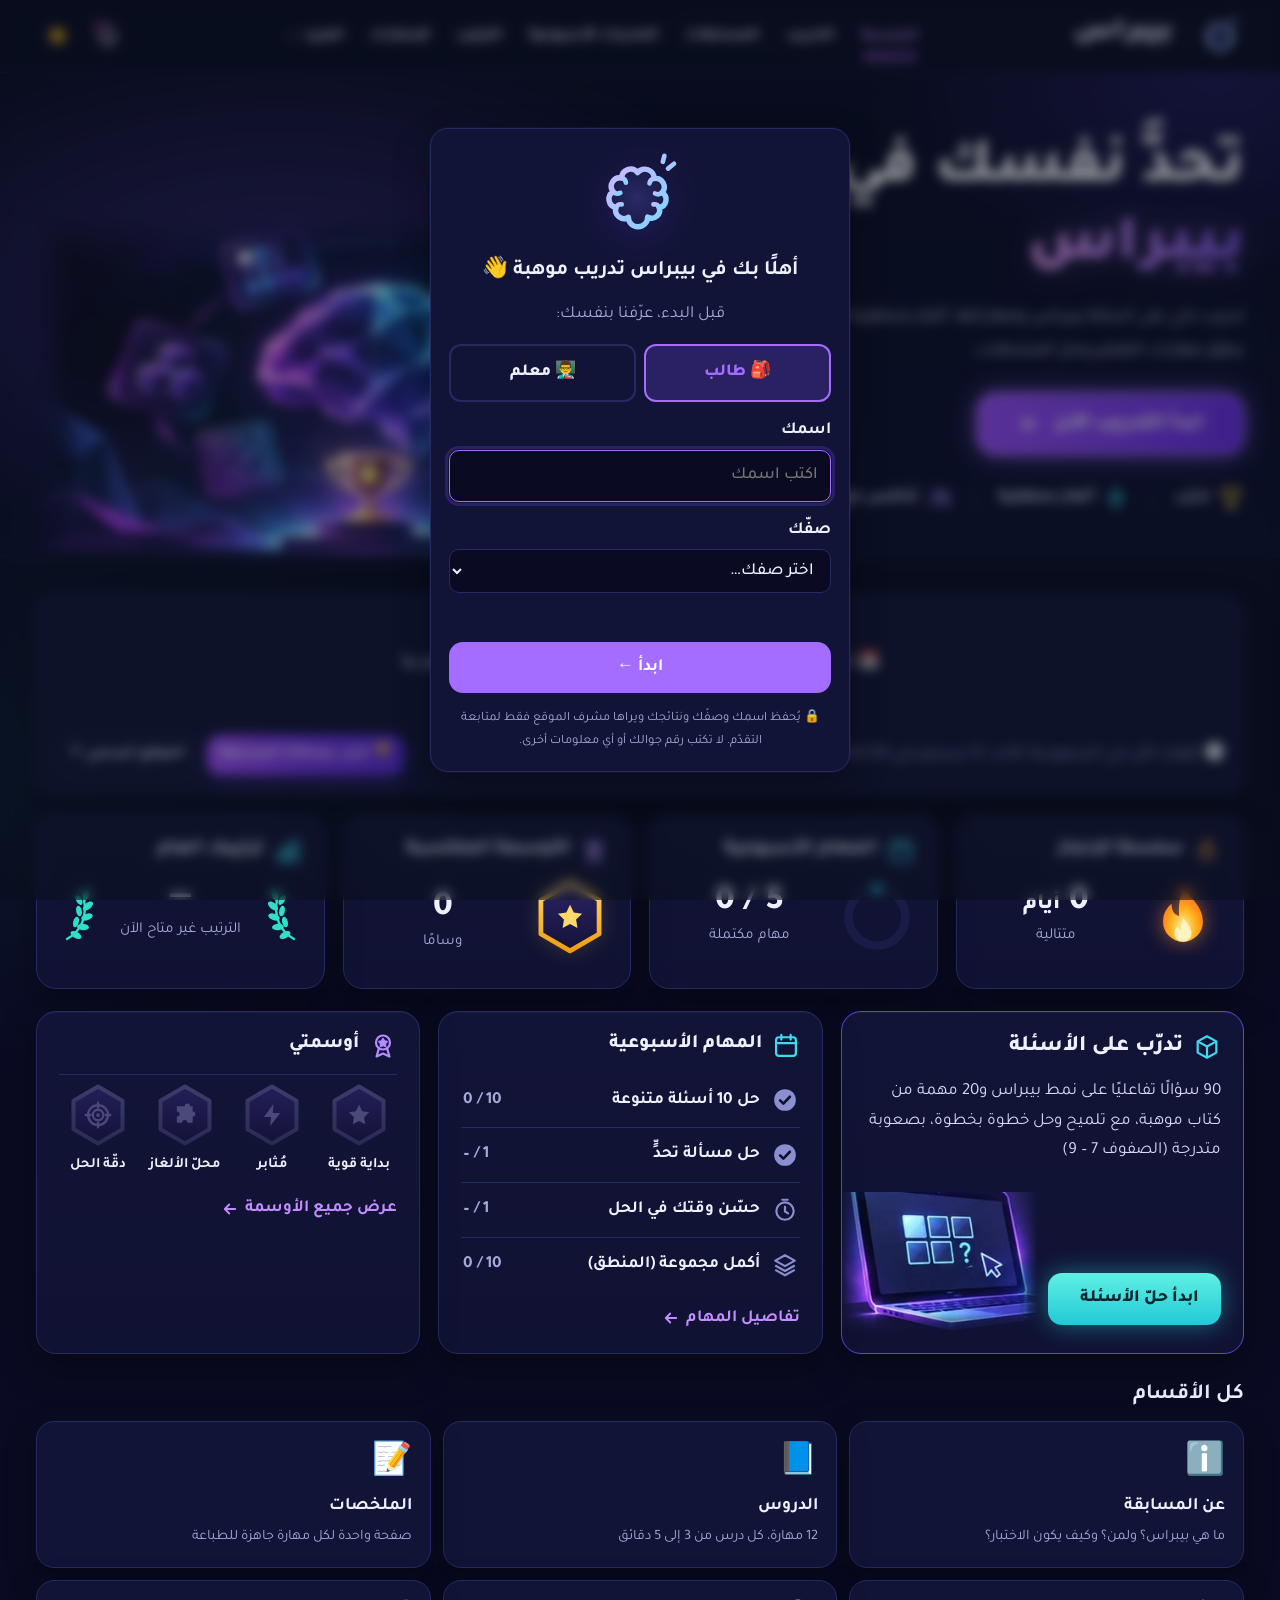
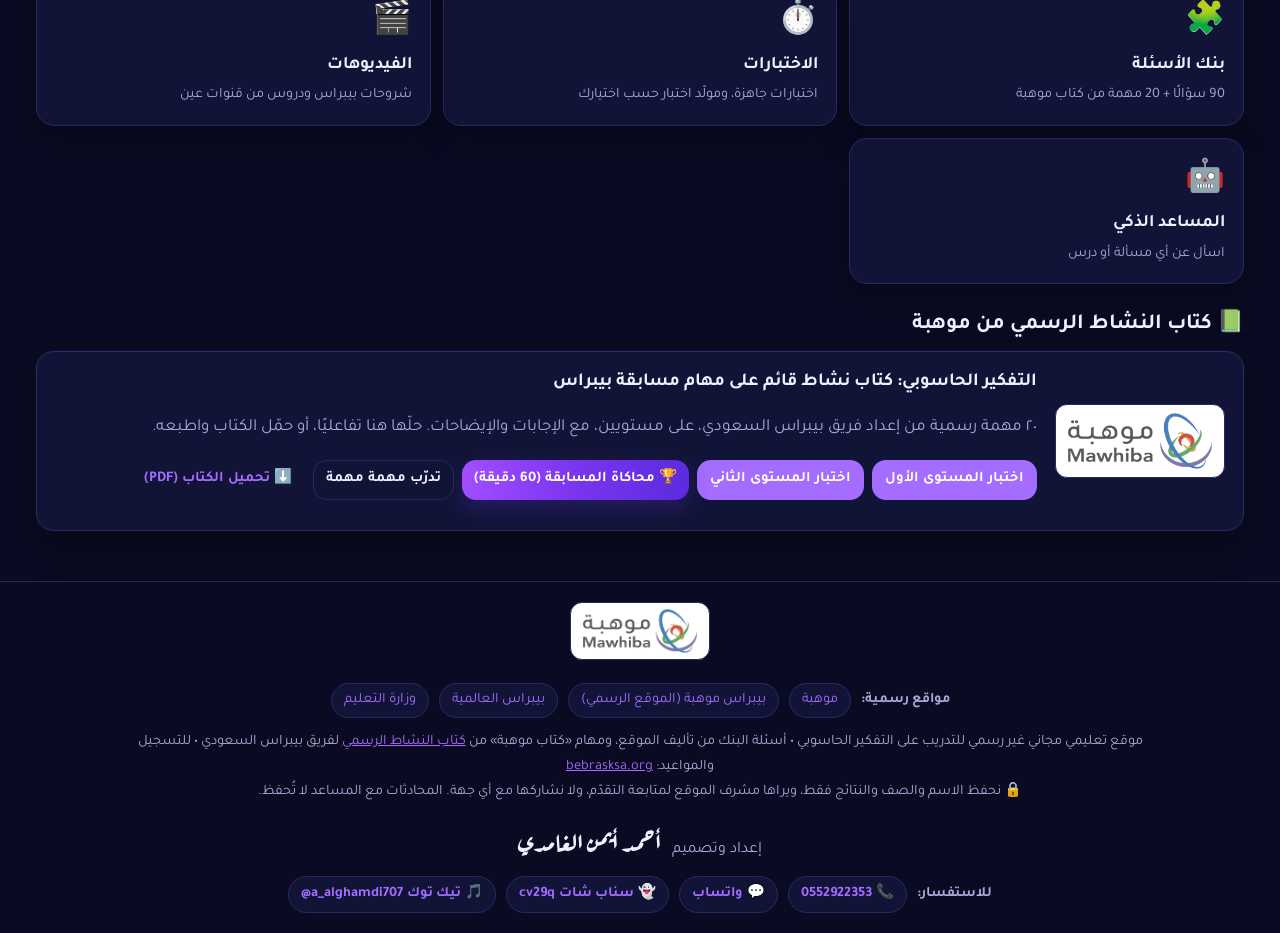
==== commit c1f2e350: "Dark gamified redesign with streaks, weekly tasks, badges and ranking - Dark neon theme by default; " ====
--- a/index.html
+++ b/index.html
@@ -5,7 +5,7 @@
 <meta name="viewport" content="width=device-width, initial-scale=1">
 <title>بيبراس تدريب موهبة</title>
 <meta name="description" content="موقع عربي مجاني لطلاب الصف الأول والثاني والثالث المتوسط للتدريب على مسابقة بيبراس موهبة للتفكير الحاسوبي: دروس مبسطة، ملخصات للطباعة، بنك أسئلة، اختبارات تفاعلية، ومساعد ذكي.">
-<script>try{var t=localStorage.getItem('theme');if(t)document.documentElement.dataset.theme=t}catch(e){}</script>
+<script>try{var t=localStorage.getItem('theme');document.documentElement.dataset.theme=t||'dark'}catch(e){document.documentElement.dataset.theme='dark'}</script>
 <link rel="preconnect" href="https://fonts.googleapis.com"><link rel="preconnect" href="https://fonts.gstatic.com" crossorigin>
 <link href="https://fonts.googleapis.com/css2?family=Aref+Ruqaa:wght@700&family=Tajawal:wght@400;500;700;800&display=swap" rel="stylesheet">
 <link rel="stylesheet" href="assets/css/style.css">
@@ -15,22 +15,24 @@
 <body class="home">
 <header id="site-header"></header>
 <main>
-  <section class="h-hero" aria-labelledby="h-title">
-    <svg class="h-cloud" viewBox="0 0 360 120" fill="currentColor" aria-hidden="true"><path d="M0 120V78c18-20 44-24 64-12 8-26 40-40 68-28 16-24 56-28 78-6 26-10 56 2 66 28 30-2 54 16 60 40v20z"/></svg>
-    <div class="wrap wide">
-      <div class="h-text">
-        <h1 class="h-title" id="h-title">مرحبًا بك في <span class="brandword">بيبراس</span><svg class="h-rays" viewBox="0 0 54 48" fill="none" stroke="currentColor" stroke-width="5" stroke-linecap="round" aria-hidden="true"><path d="M30 6 34 20"/><path d="M8 18 22 27"/><path d="M5 40H19"/></svg></h1>
-        <p class="h-sub">منصتك الذكية للتدريب على مسابقة بيبراس <span class="h-pill">موهبة</span></p>
-        <p class="h-lead">تدرّب على أسئلة تحاكي مسابقة بيبراس، وطوّر مهاراتك في التفكير الحاسوبي والحل، وتابع تقدّمك ونتائجك خطوة بخطوة. لطلاب الصف الأول والثاني والثالث المتوسط، مجانًا.</p>
-        <a class="btn grad h-cta" id="cta" href="bank.html?difficulty=medium"><svg viewBox="0 0 24 24" fill="currentColor" aria-hidden="true"><path d="M7 4.5v15l13-7.5z"/></svg>ابدأ التدريب</a>
+  <section class="g-hero" aria-labelledby="g-title">
+    <div class="wrap g-wrap">
+      <div class="g-htext">
+        <h1 class="g-title" id="g-title">تحدَّ نفسك في <span class="gw">بيبراس</span></h1>
+        <p class="g-lead">تدريب ذكي على أسئلة بيبراس ومهاراتها، ألغاز منطقية ممتعة، وتحدٍّ تنافسي يطوّر مهارات التفكير وحلّ المشكلات.</p>
+        <a class="g-cta" href="bank.html">ابدأ التدريب الآن <svg viewBox="0 0 24 24" fill="none" stroke="currentColor" stroke-width="2.4" stroke-linecap="round" stroke-linejoin="round" aria-hidden="true"><path d="M19 12H5M11 6l-6 6 6 6"/></svg></a>
+        <ul class="g-feats" aria-label="مزايا الموقع">
+          <li><svg viewBox="0 0 24 24" fill="none" stroke="currentColor" stroke-width="1.9" stroke-linecap="round" stroke-linejoin="round" aria-hidden="true" class="g-ic-g"><path d="M7 3.5h10v5.5a5 5 0 0 1-10 0z"/><path d="M7 5.5H3.8a3.6 3.6 0 0 0 3.7 4.3M17 5.5h3.2a3.6 3.6 0 0 1-3.7 4.3M12 14v3.5M8 21h8M9.5 21l.8-3.5h3.4l.8 3.5"/></svg>تدرّب</li>
+          <li><svg viewBox="0 0 24 24" fill="none" stroke="currentColor" stroke-width="1.9" stroke-linejoin="round" aria-hidden="true" class="g-ic-c"><path d="M13.5 2.5 5 13.5h6.5L10.5 21.5 19 10.5h-6.5z"/></svg>ألغاز منطقية</li>
+          <li><svg viewBox="0 0 24 24" fill="none" stroke="currentColor" stroke-width="1.9" stroke-linecap="round" aria-hidden="true" class="g-ic-p"><circle cx="9" cy="8" r="3.3"/><circle cx="17" cy="9" r="2.6"/><path d="M2.8 19.5c.6-3.5 3.1-5.3 6.2-5.3s5.6 1.8 6.2 5.3M15.5 14.3c2.9-.3 5.1 1.2 5.7 4.5"/></svg>تنافس مع زملائك</li>
+        </ul>
       </div>
-      <div class="h-art"><img src="assets/img/hero-students.webp" alt="طالب وطالبة يتدرّبان على الحاسب واللوح" width="604" height="396" fetchpriority="high"></div>
-      <svg class="h-rocket" viewBox="0 0 110 150" fill="none" stroke="currentColor" stroke-width="2.6" stroke-linecap="round" stroke-linejoin="round" aria-hidden="true"><path d="M78 10c13 6 18 22 11 36l-10 11-17-17 11-10c-1-8 1-15 5-20z"/><circle cx="80" cy="27" r="4.5"/><path d="M62 40l-10 1-7 9 12 1M79 57l-1 10-9 7-1-12"/><path d="M58 58l-7 8M64 63l-5 6"/><path d="M47 72c-10 8-16 16-12 23 4 8 15 3 13-6-2-8-15-6-21 4-7 11-9 24-11 40" stroke-dasharray="4 6"/></svg>
+      <div class="g-art"><img src="assets/img/hero-brain.webp" alt="دماغ مضيء فوق كأس، تحيط به ألغاز: شبكة، رسم بياني، مكعبات، متاهة، وعلامة استفهام" width="760" height="421" fetchpriority="high"></div>
     </div>
   </section>
 
-  <div class="h-body"><div class="wrap wide">
-  <section class="countdown card" id="countdown" hidden aria-live="polite">
+  <div class="g-body"><div class="wrap g-wrap">
+    <section class="countdown card" id="countdown" hidden aria-live="polite">
     <div class="cd-head">
       <h2 class="cd-title">⏳ <span id="cd-name">الاختبار الأصلي لبيبراس</span></h2>
       <p class="cd-date" id="cd-date"></p>
@@ -50,53 +52,46 @@
     </div>
   </section>
 
-    <div class="h-row pick">
-      <section class="h-card" aria-labelledby="t-grp">
-        <h2 class="h-card-t" id="t-grp"><svg viewBox="0 0 24 24" fill="none" stroke="currentColor" stroke-width="1.9" stroke-linecap="round" stroke-linejoin="round" aria-hidden="true"><circle cx="11" cy="13" r="8"/><circle cx="11" cy="13" r="4.2"/><circle cx="11" cy="13" r=".9" fill="currentColor"/><path d="m11 13 8.5-8.5"/><path d="M17 3.5v3.5h3.5"/></svg>اختر نوع الأسئلة</h2>
-        <div class="tiles t4" role="radiogroup" aria-labelledby="t-grp"><label class="tile"><input type="radio" name="grp" value="all" data-skills="" data-name="الكل" checked><span class="tile-b"><span class="h-ic"><svg viewBox="0 0 24 24" fill="none" stroke="currentColor" stroke-width="1.8" stroke-linejoin="round" aria-hidden="true"><path d="m12 3 9 5-9 5-9-5z"/><path d="m3 12.5 9 5 9-5"/><path d="m3 16.5 9 5 9-5"/></svg></span>الكل<span class="tile-n" data-n="all">&nbsp;</span><span class="tile-r"></span></span></label><label class="tile"><input type="radio" name="grp" value="algo" data-skills="algorithms,loops,sorting,stackqueue" data-name="الخوارزمي"><span class="tile-b"><span class="h-ic"><svg viewBox="0 0 24 24" fill="none" stroke="currentColor" stroke-width="1.8" stroke-linecap="round" stroke-linejoin="round" aria-hidden="true"><rect x="3" y="3" width="7" height="5" rx="1.5"/><rect x="14" y="10" width="7" height="5" rx="1.5"/><rect x="3" y="16" width="7" height="5" rx="1.5"/><path d="M10 5.5h3.5a2 2 0 0 1 2 2V10"/><path d="M14 12.5h-3.5a2 2 0 0 0-2 2V16"/></svg></span>الخوارزمي<span class="tile-n" data-n="algo">&nbsp;</span><span class="tile-r"></span></span></label><label class="tile"><input type="radio" name="grp" value="num" data-skills="binary,data,patterns,optimization" data-name="العددي"><span class="tile-b"><span class="h-ic"><svg viewBox="0 0 24 24" fill="none" stroke="currentColor" stroke-width="1.8" stroke-linecap="round" stroke-linejoin="round" aria-hidden="true"><rect x="4.5" y="2.5" width="15" height="19" rx="2.5"/><rect x="7.5" y="5.5" width="9" height="4" rx="1"/><path d="M8 13h.01M12 13h.01M16 13h.01M8 16.5h.01M12 16.5h.01M16 16.5h.01M8 19.5h.01M12 19.5h.01M16 19.5h.01" stroke-width="2.4"/></svg></span>العددي<span class="tile-n" data-n="num">&nbsp;</span><span class="tile-r"></span></span></label><label class="tile"><input type="radio" name="grp" value="logic" data-skills="logic,graphs,trees,abstraction" data-name="المنطقي"><span class="tile-b"><span class="h-ic"><svg viewBox="0 0 24 24" fill="none" stroke="currentColor" stroke-width="1.8" stroke-linejoin="round" aria-hidden="true"><path d="m12 2.8 8 4.4v9.6l-8 4.4-8-4.4V7.2z"/><path d="m4 7.2 8 4.4 8-4.4M12 11.6v9.6"/></svg></span>المنطقي<span class="tile-n" data-n="logic">&nbsp;</span><span class="tile-r"></span></span></label></div>
-      </section>
-      <section class="h-card" aria-labelledby="t-diff">
-        <h2 class="h-card-t" id="t-diff"><svg viewBox="0 0 24 24" fill="currentColor" aria-hidden="true"><rect x="3.5" y="13" width="4" height="7.5" rx="1.4"/><rect x="10" y="8.5" width="4" height="12" rx="1.4"/><rect x="16.5" y="3.5" width="4" height="17" rx="1.4"/></svg>اختر مستوى الصعوبة</h2>
-        <div class="tiles t3" role="radiogroup" aria-labelledby="t-diff"><label class="tile"><input type="radio" name="diff" value="easy"><span class="tile-b"><svg viewBox="0 0 34 34" aria-hidden="true"><rect x="3.0" y="22" width="7.5" height="9" rx="2" fill="#22a565"/><rect x="13.5" y="15" width="7.5" height="16" rx="2" fill="#d9d5ee"/><rect x="24.0" y="8" width="7.5" height="23" rx="2" fill="#d9d5ee"/></svg>سهل<span class="tile-r"></span></span></label><label class="tile"><input type="radio" name="diff" value="medium" checked><span class="tile-b"><svg viewBox="0 0 34 34" aria-hidden="true"><rect x="3.0" y="22" width="7.5" height="9" rx="2" fill="#6d42e6"/><rect x="13.5" y="15" width="7.5" height="16" rx="2" fill="#6d42e6"/><rect x="24.0" y="8" width="7.5" height="23" rx="2" fill="#d9d5ee"/></svg>متوسط<span class="tile-r"></span></span></label><label class="tile"><input type="radio" name="diff" value="hard"><span class="tile-b"><svg viewBox="0 0 34 34" aria-hidden="true"><rect x="3.0" y="22" width="7.5" height="9" rx="2" fill="#e2483d"/><rect x="13.5" y="15" width="7.5" height="16" rx="2" fill="#e2483d"/><rect x="24.0" y="8" width="7.5" height="23" rx="2" fill="#e2483d"/></svg>صعب<span class="tile-r"></span></span></label></div>
-        <div class="pick-go"><a class="btn small grad" id="cta2" href="bank.html?difficulty=medium"><svg viewBox="0 0 24 24" fill="currentColor" aria-hidden="true"><path d="M7 4.5v15l13-7.5z"/></svg>ابدأ بهذا الاختيار</a></div>
-      </section>
-    </div>
-
-    <div class="h-row stats3">
-      <section class="h-card" aria-labelledby="t-st">
-        <h2 class="h-card-t" id="t-st"><svg viewBox="0 0 24 24" fill="currentColor" aria-hidden="true"><rect x="3.5" y="13" width="4" height="7.5" rx="1.4"/><rect x="10" y="8.5" width="4" height="12" rx="1.4"/><rect x="16.5" y="3.5" width="4" height="17" rx="1.4"/></svg>إحصاءاتك العامة</h2>
-        <div class="mini3">
-          <div class="mini"><span class="h-ic"><svg viewBox="0 0 24 24" fill="none" stroke="currentColor" stroke-width="1.8" stroke-linecap="round" stroke-linejoin="round" aria-hidden="true"><rect x="3.5" y="4.5" width="17" height="16" rx="2.5"/><path d="M3.5 9.5h17M8 2.5v4M16 2.5v4"/></svg></span><b id="st-days">0</b><span>جلسة تدريب</span></div>
-          <div class="mini"><span style="color:var(--ok)"><svg viewBox="0 0 24 24" fill="none" stroke="currentColor" stroke-width="1.9" stroke-linecap="round" stroke-linejoin="round" aria-hidden="true"><circle cx="12" cy="12" r="9"/><path d="m8 12.3 2.7 2.7L16.2 9.5"/></svg></span><b id="st-ok">0</b><span>إجابة صحيحة</span></div>
-          <div class="mini"><span class="h-ic"><svg viewBox="0 0 24 24" fill="none" stroke="currentColor" stroke-width="1.9" stroke-linecap="round" stroke-linejoin="round" aria-hidden="true"><circle cx="11" cy="13" r="8"/><circle cx="11" cy="13" r="4.2"/><circle cx="11" cy="13" r=".9" fill="currentColor"/><path d="m11 13 8.5-8.5"/><path d="M17 3.5v3.5h3.5"/></svg></span><b id="st-tried">0</b><span>سؤال تم حله</span></div>
-        </div>
-      </section>
-      <section class="h-card" aria-labelledby="t-pr">
-        <h2 class="h-card-t" id="t-pr"><svg viewBox="0 0 24 24" fill="none" stroke="currentColor" stroke-width="2.2" stroke-linecap="round" stroke-linejoin="round" aria-hidden="true"><path d="m3 17 6-6 4 4 7.5-7.5"/><path d="M15 7.5h5.5V13"/></svg>مستوى تقدمك</h2>
-        <div class="ring-row">
-          <div class="ring" role="img" id="ring" aria-label="نسبة التقدم"><svg viewBox="0 0 120 120"><circle cx="60" cy="60" r="50" fill="none" stroke="var(--surface-2)" stroke-width="12"/><circle id="ring-arc" cx="60" cy="60" r="50" fill="none" stroke="#22b45f" stroke-width="12" stroke-linecap="round" pathLength="100" stroke-dasharray="0 100"/></svg><b id="ring-n">0%</b></div>
-          <div class="ring-txt"><strong id="ring-t">ابدأ رحلتك!</strong><p id="ring-p">كل درس تكمله وكل سؤال تحلّه يرفع مستواك.</p></div>
-        </div>
-      </section>
-      <section class="h-card" aria-labelledby="t-last">
-        <h2 class="h-card-t" id="t-last"><svg viewBox="0 0 24 24" fill="none" stroke="currentColor" stroke-width="1.8" stroke-linecap="round" stroke-linejoin="round" aria-hidden="true"><rect x="5" y="4" width="14" height="17.5" rx="2.5"/><path d="M9 4V3a1 1 0 0 1 1-1h4a1 1 0 0 1 1 1v1"/><path d="m8.8 13 2.3 2.3 4.4-4.5"/></svg>آخر نتيجة تدريب</h2>
-        <div id="last-box"><p class="muted" style="margin:0">لم تجرّب اختبارًا بعد.</p><a class="more-link" href="quizzes.html">جرّب أول اختبار <svg viewBox="0 0 24 24" fill="none" stroke="currentColor" stroke-width="2.4" stroke-linecap="round" stroke-linejoin="round" aria-hidden="true"><path d="m15 6-6 6 6 6"/></svg></a></div>
-      </section>
-    </div>
-
-    <h2 class="h-sec-t"><svg viewBox="0 0 24 24" fill="none" stroke="currentColor" stroke-width="1.9" stroke-linecap="round" stroke-linejoin="round" aria-hidden="true"><circle cx="11" cy="13" r="8"/><circle cx="11" cy="13" r="4.2"/><circle cx="11" cy="13" r=".9" fill="currentColor"/><path d="m11 13 8.5-8.5"/><path d="M17 3.5v3.5h3.5"/></svg>ابدأ رحلتك التدريبية</h2>
-    <div class="journey">
-      <a class="jcard main" id="j-solve" href="bank.html?difficulty=medium"><svg class="ji" viewBox="0 0 48 48" fill="none" stroke="currentColor" stroke-width="3" aria-hidden="true"><circle cx="24" cy="24" r="20"/><path d="M20 15.5v17L33 24z" stroke-linejoin="round"/></svg><strong>حل الأسئلة</strong><span>تدرّب على أسئلة بنمط بيبراس مع التلميح والحل</span><span class="jgo"><svg viewBox="0 0 24 24" fill="none" stroke="currentColor" stroke-width="2.4" stroke-linecap="round" stroke-linejoin="round" aria-hidden="true"><path d="m15 6-6 6 6 6"/></svg></span></a>
-      <a class="jcard j2" href="quizzes.html#gen"><svg class="ji" viewBox="0 0 48 48" fill="currentColor" aria-hidden="true"><rect x="7" y="25" width="9" height="16" rx="2.5"/><rect x="19.5" y="16" width="9" height="25" rx="2.5" opacity=".85"/><rect x="32" y="7" width="9" height="34" rx="2.5" opacity=".7"/></svg><strong>التدريب المخصص</strong><span>اختبار حسب المهارة والصعوبة التي تختارها</span><span class="jgo"><svg viewBox="0 0 24 24" fill="none" stroke="currentColor" stroke-width="2.4" stroke-linecap="round" stroke-linejoin="round" aria-hidden="true"><path d="m15 6-6 6 6 6"/></svg></span></a>
-      <a class="jcard j3" href="#review"><svg class="ji" viewBox="0 0 48 48" fill="none" stroke="currentColor" stroke-width="3" stroke-linejoin="round" aria-hidden="true"><rect x="6" y="26" width="9" height="15" rx="2.5"/><rect x="19.5" y="16" width="9" height="25" rx="2.5"/><rect x="33" y="7" width="9" height="34" rx="2.5" fill="currentColor" fill-opacity=".18"/></svg><strong>مراجعة النتائج</strong><span>نقاط قوتك وما تحتاج تحسينه في كل مهارة</span><span class="jgo"><svg viewBox="0 0 24 24" fill="none" stroke="currentColor" stroke-width="2.4" stroke-linecap="round" stroke-linejoin="round" aria-hidden="true"><path d="m15 6-6 6 6 6"/></svg></span></a>
-      <a class="jcard j4" id="j-sim" href="quizzes.html"><svg class="ji" viewBox="0 0 48 48" fill="none" stroke="currentColor" stroke-width="3" stroke-linecap="round" stroke-linejoin="round" aria-hidden="true"><path d="M15 7h18v10a9 9 0 0 1-18 0z"/><path d="M15 10H8.5a6 6 0 0 0 6.5 8M33 10h6.5a6 6 0 0 1-6.5 8"/><path d="M24 26v7M17 41h14M19 41l1.5-8h7l1.5 8"/></svg><strong>تحديات تدريبية</strong><span>اختبارات شاملة تحاكي مسابقة بيبراس</span><span class="jgo"><svg viewBox="0 0 24 24" fill="none" stroke="currentColor" stroke-width="2.4" stroke-linecap="round" stroke-linejoin="round" aria-hidden="true"><path d="m15 6-6 6 6 6"/></svg></span></a>
-    </div>
-
-    <h2 class="h-sec-t" id="review" style="scroll-margin-top:90px"><svg  viewBox="0 0 48 48" fill="none" stroke="currentColor" stroke-width="3" stroke-linejoin="round" aria-hidden="true"><rect x="6" y="26" width="9" height="15" rx="2.5"/><rect x="19.5" y="16" width="9" height="25" rx="2.5"/><rect x="33" y="7" width="9" height="34" rx="2.5" fill="currentColor" fill-opacity=".18"/></svg>مراجعة نتائجك حسب المهارة</h2>
-    <div class="h-card"><div id="review-box"><p class="muted">جارٍ التحميل…</p></div></div>
-
-    <h2 class="h-sec-t">كل الأقسام</h2>
-  <div class="big-links">
+    <div class="g-stats">
+      <section class="g-card" aria-labelledby="s-streak">
+        <h2 class="g-t" id="s-streak"><svg viewBox="0 0 24 24" fill="none" stroke="currentColor" stroke-width="1.9" stroke-linejoin="round" aria-hidden="true" class="g-ic-o"><path d="M12.3 2.5c.8 3.6 5.6 5.6 5.6 10.6a5.9 5.9 0 0 1-11.8 0c0-2.4 1.1-4.1 2.4-5.3 0 2.2 1 3.4 2.3 3.6-.3-3.1.2-6 1.5-8.9z"/></svg>سلسلة الإنجاز</h2>
+        <div class="g-stat"><svg class="vis" viewBox="0 0 80 80" aria-hidden="true"><defs><radialGradient id="fl1" cx=".5" cy=".75" r=".7"><stop offset="0" stop-color="#fff3a8"/><stop offset=".45" stop-color="#ffb21e"/><stop offset="1" stop-color="#ff5a1f"/></radialGradient></defs><path d="M41 6c3 13 20 20 20 39a21 21 0 0 1-42 0c0-9 4-15 9-19 0 8 3.5 12 8 13-1-11 .5-21 5-33z" fill="url(#fl1)" style="filter:drop-shadow(0 0 10px rgba(255,140,40,.6))"/><path d="M40 40c2 6 9 9 9 17a9 9 0 0 1-18 0c0-4 2-6.5 4-8 0 3 1.5 5 3.5 5.5-.5-5 .5-10 1.5-14.5z" fill="#fff6c9" opacity=".9"/></svg><div style="text-align:center;flex:1"><div class="g-big" id="st-streak">0 <small>أيام</small></div><div class="g-sub">متتالية</div></div></div>
+      </section>
+      <section class="g-card" aria-labelledby="s-week">
+        <h2 class="g-t" id="s-week"><svg viewBox="0 0 24 24" fill="none" stroke="currentColor" stroke-width="1.9" stroke-linecap="round" aria-hidden="true" class="g-ic-c"><rect x="3.5" y="4.5" width="17" height="16" rx="2.5"/><path d="M3.5 9.5h17M8 2.5v4M16 2.5v4"/></svg>المهام الأسبوعية</h2>
+        <div class="g-stat"><div class="g-ring" role="img" id="wk-ring" aria-label="المهام المكتملة"><svg viewBox="0 0 80 80"><circle cx="40" cy="40" r="30" fill="none" stroke="var(--surface-2)" stroke-width="9"/><circle id="wk-arc" cx="40" cy="40" r="30" fill="none" stroke="#22d3ee" stroke-width="9" stroke-linecap="round" pathLength="100" stroke-dasharray="0 100" style="filter:drop-shadow(0 0 6px rgba(34,211,238,.6))"/></svg></div>
+          <div style="text-align:center;flex:1"><div class="g-big" id="st-week" style="direction:ltr">0 / 5</div><div class="g-sub">مهام مكتملة</div></div></div>
+      </section>
+      <section class="g-card" aria-labelledby="s-badges">
+        <h2 class="g-t" id="s-badges"><svg viewBox="0 0 24 24" fill="none" stroke="currentColor" stroke-width="1.9" stroke-linecap="round" stroke-linejoin="round" aria-hidden="true" class="g-ic-p"><circle cx="12" cy="9" r="6"/><path d="m12 6 1 2 2.2.3-1.6 1.6.4 2.2-2-1-2 1 .4-2.2-1.6-1.6L11 8z" fill="currentColor"/><path d="m8.5 14-2 7 5.5-2.5 5.5 2.5-2-7"/></svg>الأوسمة المكتسبة</h2>
+        <div class="g-stat"><span id="st-hex"></span><div style="text-align:center;flex:1"><div class="g-big" id="st-badges">0</div><div class="g-sub" id="st-badges-l">وسامًا</div></div></div>
+      </section>
+      <section class="g-card" aria-labelledby="s-rank">
+        <h2 class="g-t" id="s-rank"><svg viewBox="0 0 24 24" fill="none" stroke="currentColor" stroke-width="1.9" stroke-linecap="round" aria-hidden="true" class="g-ic-c"><rect x="3.5" y="12" width="4" height="8.5" rx="1"/><rect x="10" y="7" width="4" height="13.5" rx="1"/><rect x="16.5" y="3.5" width="4" height="17" rx="1"/></svg>ترتيبك العام</h2>
+        <a class="g-rank" href="leaderboard.html" style="color:inherit;text-decoration:none"><svg class="lau" viewBox="0 0 34 64" fill="currentColor" aria-hidden="true"><path d="M26 60C12 52 6 38 9 20" fill="none" stroke="currentColor" stroke-width="2.4" stroke-linecap="round"/><ellipse cx="7" cy="16" rx="3.2" ry="6" transform="rotate(-20 7 16)"/><ellipse cx="5" cy="27" rx="3.2" ry="6" transform="rotate(-50 5 27)"/><ellipse cx="6" cy="38" rx="3.2" ry="6" transform="rotate(-70 6 38)"/><ellipse cx="10" cy="48" rx="3.2" ry="6" transform="rotate(-95 10 48)"/><ellipse cx="17" cy="56" rx="3.2" ry="6" transform="rotate(-120 17 56)"/><ellipse cx="14" cy="21" rx="2.8" ry="5.4" transform="rotate(30 14 21)"/><ellipse cx="14" cy="32" rx="2.8" ry="5.4" transform="rotate(10 14 32)"/><ellipse cx="17" cy="43" rx="2.8" ry="5.4" transform="rotate(-15 17 43)"/></svg><div class="mid"><div class="g-big" id="st-rank">—</div><div class="g-sub" id="st-rank-l">جارٍ التحميل…</div></div><svg class="lau r" viewBox="0 0 34 64" fill="currentColor" aria-hidden="true"><path d="M26 60C12 52 6 38 9 20" fill="none" stroke="currentColor" stroke-width="2.4" stroke-linecap="round"/><ellipse cx="7" cy="16" rx="3.2" ry="6" transform="rotate(-20 7 16)"/><ellipse cx="5" cy="27" rx="3.2" ry="6" transform="rotate(-50 5 27)"/><ellipse cx="6" cy="38" rx="3.2" ry="6" transform="rotate(-70 6 38)"/><ellipse cx="10" cy="48" rx="3.2" ry="6" transform="rotate(-95 10 48)"/><ellipse cx="17" cy="56" rx="3.2" ry="6" transform="rotate(-120 17 56)"/><ellipse cx="14" cy="21" rx="2.8" ry="5.4" transform="rotate(30 14 21)"/><ellipse cx="14" cy="32" rx="2.8" ry="5.4" transform="rotate(10 14 32)"/><ellipse cx="17" cy="43" rx="2.8" ry="5.4" transform="rotate(-15 17 43)"/></svg></a>
+      </section>
+    </div>
+
+    <div class="g-row3">
+      <section class="g-card glow g-practice" aria-labelledby="c-prac">
+        <h2 class="g-t" id="c-prac" style="font-size:1.4rem"><svg viewBox="0 0 24 24" fill="none" stroke="currentColor" stroke-width="1.9" stroke-linejoin="round" aria-hidden="true" class="g-ic-c"><path d="m12 2.8 8 4.4v9.6l-8 4.4-8-4.4V7.2z"/><path d="m4 7.2 8 4.4 8-4.4M12 11.6v9.6"/></svg>تدرّب على الأسئلة</h2>
+        <p id="prac-p">أسئلة تفاعلية على نمط بيبراس مع تلميح وحل خطوة بخطوة، بصعوبة متدرجة (الصفوف 7 – 9)</p>
+        <div class="lap"><a class="btn-cyan" href="bank.html">ابدأ حلّ الأسئلة <svg viewBox="0 0 24 24" fill="none" stroke="currentColor" stroke-width="2.4" stroke-linecap="round" stroke-linejoin="round" aria-hidden="true"><path d="M19 12H5M11 6l-6 6 6 6"/></svg></a><img src="assets/img/practice-laptop.webp" alt="" width="236" height="166" loading="lazy"></div>
+      </section>
+      <section class="g-card" aria-labelledby="c-tasks">
+        <h2 class="g-t" id="c-tasks"><svg viewBox="0 0 24 24" fill="none" stroke="currentColor" stroke-width="1.9" stroke-linecap="round" aria-hidden="true" class="g-ic-c"><rect x="3.5" y="4.5" width="17" height="16" rx="2.5"/><path d="M3.5 9.5h17M8 2.5v4M16 2.5v4"/></svg>المهام الأسبوعية</h2>
+        <ul class="g-tasks" id="tasks"><li class="muted">جارٍ التحميل…</li></ul>
+        <a class="g-more" href="challenges.html">تفاصيل المهام <svg viewBox="0 0 24 24" fill="none" stroke="currentColor" stroke-width="2.4" stroke-linecap="round" stroke-linejoin="round" aria-hidden="true"><path d="M19 12H5M11 6l-6 6 6 6"/></svg></a>
+      </section>
+      <section class="g-card" aria-labelledby="c-badges">
+        <h2 class="g-t" id="c-badges"><svg viewBox="0 0 24 24" fill="none" stroke="currentColor" stroke-width="1.9" stroke-linecap="round" stroke-linejoin="round" aria-hidden="true" class="g-ic-p"><circle cx="12" cy="9" r="6"/><path d="m12 6 1 2 2.2.3-1.6 1.6.4 2.2-2-1-2 1 .4-2.2-1.6-1.6L11 8z" fill="currentColor"/><path d="m8.5 14-2 7 5.5-2.5 5.5 2.5-2-7"/></svg>أوسمتي</h2>
+        <div class="g-badges" id="my-badges"></div>
+        <a class="g-more" href="achievements.html">عرض جميع الأوسمة <svg viewBox="0 0 24 24" fill="none" stroke="currentColor" stroke-width="2.4" stroke-linecap="round" stroke-linejoin="round" aria-hidden="true"><path d="M19 12H5M11 6l-6 6 6 6"/></svg></a>
+      </section>
+    </div>
+
+    <h2>كل الأقسام</h2>
+<div class="big-links">
     <a class="big-link" href="about.html"><span class="ic">ℹ️</span><strong>عن المسابقة</strong><span>ما هي بيبراس؟ ولمن؟ وكيف يكون الاختبار؟</span></a>
     <a class="big-link" href="lessons.html"><span class="ic">📘</span><strong>الدروس</strong><span>12 مهارة، كل درس من 3 إلى 5 دقائق</span></a>
     <a class="big-link" href="summaries.html"><span class="ic">📝</span><strong>الملخصات</strong><span>صفحة واحدة لكل مهارة جاهزة للطباعة</span></a>
@@ -106,7 +101,7 @@
     <a class="big-link" href="chat.html"><span class="ic">🤖</span><strong>المساعد الذكي</strong><span>اسأل عن أي مسألة أو درس</span></a>
   </div>
 
-  <h2>📗 كتاب النشاط الرسمي من موهبة</h2>
+<h2>📗 كتاب النشاط الرسمي من موهبة</h2>
   <div class="card book-card">
     <a class="book-logo" href="https://www.mawhiba.sa" target="_blank" rel="noopener"><img src="assets/book/mawhiba-logo.png" alt="موهبة Mawhiba" width="247" height="96"></a>
     <div class="book-text">
@@ -123,108 +118,44 @@
   </div>
 
 
-    <h2>🧩 أسئلة التدريب</h2>
-    <div id="levels"></div>
-
-    <h2>المهارات</h2>
-    <div class="grid grid-3" id="skills"></div>
-  </div></div>
+      </div></div>
 </main>
 <footer id="site-footer"></footer>
 <script src="assets/js/core.js"></script>
 <script>
 (async function () {
   const $ = (id) => document.getElementById(id);
-  const { esc } = App;
-  // ----- الاختيار: نوع الأسئلة + الصعوبة (يُحفظ في الجهاز) -----
-  const PK = 'bebras-pick-v1';
-  try { const s = JSON.parse(localStorage.getItem(PK)) || {};
-    if (s.grp) { const r = document.querySelector(`input[name="grp"][value="${s.grp}"]`); if (r) r.checked = true; }
-    if (s.diff) { const r = document.querySelector(`input[name="diff"][value="${s.diff}"]`); if (r) r.checked = true; } } catch (e) { /* */ }
-  function pickHref() {
-    const g = document.querySelector('input[name="grp"]:checked');
-    const d = document.querySelector('input[name="diff"]:checked');
-    const q = new URLSearchParams();
-    if (d) q.set('difficulty', d.value);
-    if (g && g.dataset.skills) { q.set('skills', g.dataset.skills); q.set('gname', g.dataset.name); }
-    try { localStorage.setItem(PK, JSON.stringify({ grp: g && g.value, diff: d && d.value })); } catch (e) { /* */ }
-    return 'bank.html?' + q.toString();
-  }
-  function syncPick() { const h = pickHref(); ['cta', 'cta2', 'j-solve'].forEach((id) => { $(id).href = h; }); }
-  document.querySelectorAll('input[name="grp"], input[name="diff"]').forEach((r) => r.addEventListener('change', syncPick));
-  syncPick();
-
-  const box = $('review-box');
+  const { esc, game } = App;
   try {
     const [skills, qs, quizzes] = await Promise.all([App.skills(), App.questions(), App.json('data/quizzes.json')]);
     const p = App.progress.get();
-    // عدد الأسئلة في كل نوع (حسب المستوى المختار)
-    const countFor = (sk) => qs.filter((q) => !sk || sk.split(',').includes(q.skill)).length;
-    document.querySelectorAll('input[name="grp"]').forEach((r) => { const n = document.querySelector(`[data-n="${r.value}"]`); if (n) n.textContent = countFor(r.dataset.skills) + ' سؤالًا'; });
-
-    // ----- الإحصاءات -----
-    const solved = Object.keys(p.solved).length;
-    const tried = new Set([...Object.keys(p.tried), ...Object.keys(p.solved)]).size;
-    $('st-days').textContent = Math.max(Object.keys(p.days).length, 1).toLocaleString('en');
-    $('st-ok').textContent = solved.toLocaleString('en');
-    $('st-tried').textContent = tried.toLocaleString('en');
-
-    // ----- مستوى التقدم -----
-    const ld = skills.filter((s) => p.lessons[s.id]).length;
-    const sd = qs.filter((q) => p.solved[q.id]).length;
-    const qd = quizzes.filter((z) => p.quizzes[z.id]).length;
-    const pct = Math.round(((ld / skills.length) + (sd / qs.length) + (qd / quizzes.length)) / 3 * 100);
-    $('ring-arc').setAttribute('stroke-dasharray', `${pct} 100`);
-    $('ring-n').textContent = pct + '%';
-    $('ring').setAttribute('aria-label', `نسبة التقدم ${pct}%`);
-    const msg = pct === 0 ? ['ابدأ رحلتك!', 'كل درس تكمله وكل سؤال تحلّه يرفع مستواك.']
-      : pct < 30 ? ['بداية موفقة!', `أكملت ${ld} من ${skills.length} دروس، وحللت ${sd} سؤالًا. واصل!`]
-      : pct < 70 ? ['تقدّم جيد!', 'واصل التدريب للوصول إلى مستوى أعلى في بيبراس.']
-      : ['ممتاز!', 'أنت قريب من إتقان كل المحتوى. جرّب محاكاة المسابقة.'];
-    $('ring-t').textContent = msg[0]; $('ring-p').textContent = msg[1];
-
-    // ----- آخر نتيجة -----
-    const done = quizzes.filter((z) => p.quizzes[z.id]).map((z) => ({ z, r: p.quizzes[z.id] })).sort((a, b) => String(b.r.date).localeCompare(String(a.r.date)));
-    if (done.length) {
-      const { z, r } = done[0];
-      const rp = r.total ? Math.round(r.last / r.total * 100) : 0;
-      $('last-box').innerHTML = `<div class="last2"><div><small>الدرجة</small><span class="big">${r.last} / ${r.total}</span></div><div><small>النسبة</small><span class="pct-badge">${rp}%</span></div></div>
-        <a class="more-link" href="quizzes.html?id=${encodeURIComponent(z.id)}" title="${esc(z.title || '')}">أعد الاختبار: ${esc(z.title || '')} <svg viewBox="0 0 24 24" fill="none" stroke="currentColor" stroke-width="2.4" stroke-linecap="round" stroke-linejoin="round" aria-hidden="true"><path d="m15 6-6 6 6 6"/></svg></a>`;
-    }
-    const sim = quizzes.find((x) => x.level === 'mid' && x.sim);
-    if (sim) $('j-sim').href = 'quizzes.html?id=' + encodeURIComponent(sim.id);
-
-    // ----- مراجعة النتائج حسب المهارة -----
-    const rows = skills.map((s) => {
-      const mine = qs.filter((q) => q.skill === s.id);
-      const ok = mine.filter((q) => p.solved[q.id]).length;
-      const tr = mine.filter((q) => p.tried[q.id] || p.solved[q.id]).length;
-      return { s, n: mine.length, ok, tr, acc: tr ? ok / tr : -1 };
-    });
-    const tried2 = rows.filter((x) => x.tr >= 2).sort((a, b) => b.acc - a.acc);
-    const best = tried2[0], weak = tried2.length > 1 ? tried2[tried2.length - 1] : null;
-    const tip = best ? `<p style="margin-top:0">💪 أقوى مهارة عندك: <strong>${esc(best.s.title)}</strong>${weak && weak !== best ? ` • 🎯 تحتاج تدريبًا أكثر: <strong>${esc(weak.s.title)}</strong> — <a href="lessons.html?id=${weak.s.id}">راجع الدرس</a>` : ''}</p>`
-      : '<p class="muted" style="margin-top:0">حلّ أسئلة من أكثر من مهارة، وسيظهر لك هنا أين أنت قوي وأين تحتاج تدريبًا.</p>';
-    box.innerHTML = tip + `<div class="grid grid-3">${rows.map((x) => `<a class="skill-card" href="bank.html?skill=${x.s.id}" style="align-items:center"><span class="ic">${x.s.icon}</span><div style="flex:1;min-width:0"><h3 style="font-size:.98rem">${esc(x.s.title)}</h3>
-      <div class="progress" role="progressbar" aria-valuenow="${x.ok}" aria-valuemin="0" aria-valuemax="${x.n}" style="height:9px"><span style="width:${x.n ? x.ok / x.n * 100 : 0}%"></span></div>
-      <p style="font-size:.82rem;margin-top:3px">${x.ok} / ${x.n} محلولة${x.tr ? ' • دقتك ' + Math.round(x.acc * 100) + '%' : ''}</p></div></a>`).join('')}</div>
-      <div class="btn-row"><button class="btn ghost small" id="reset" type="button">مسح التقدّم</button></div>`;
-    $('reset').addEventListener('click', () => {
-      App.ask('هل تريد مسح كل تقدّمك المحفوظ في هذا الجهاز؟', { yes: 'مسح', no: 'إلغاء' }).then((ok) => { if (ok) { App.progress.reset(); location.reload(); } });
-    });
-
-    // أسئلة موحّدة لكل الطلاب (بدون تقسيم حسب الصف)
-    {
-      const n = qs.filter((q) => q.level === 'mid').length;
-      const z = quizzes.filter((x) => x.level === 'mid' && !x.sim);
-      $('levels').innerHTML = `<div class="card"><p class="muted" style="margin-top:0">${n} سؤالًا على نمط بيبراس لكل طلاب المتوسط • ${z.length} اختبارات • محاكاة للمسابقة</p>
-        <div class="btn-row"><a class="btn small" href="bank.html?level=mid">الأسئلة</a>${z[0] ? `<a class="btn small secondary" href="quizzes.html?id=${z[0].id}">ابدأ اختبارًا</a>` : ''}${sim ? `<a class="btn small accent" href="quizzes.html?id=${sim.id}">🏆 محاكاة المسابقة</a>` : ''}</div></div>`;
-    }
-
-    $('skills').innerHTML = skills.map((s) => `
-      <a class="card skill-card" href="lessons.html?id=${s.id}"><span class="ic">${s.icon}</span>
-        <div><h3>${esc(s.title)} ${p.lessons[s.id] ? '<span class="badge done">✓ مكتمل</span>' : ''}</h3><p>${esc(s.desc)}</p></div></a>`).join('');
-  } catch (e) { App.loadError(box, e); }
+    const st = game.streak(p);
+    $('st-streak').innerHTML = `${st} <small>${st === 1 ? 'يوم' : st === 2 ? 'يومان' : 'أيام'}</small>`;
+    const tasks = game.weekTasks(p, qs);
+    const done = tasks.filter((t) => t.done).length;
+    $('st-week').textContent = `${done} / ${tasks.length}`;
+    $('wk-arc').setAttribute('stroke-dasharray', `${done / tasks.length * 100} 100`);
+    $('wk-ring').setAttribute('aria-label', `${done} من ${tasks.length} مهام مكتملة`);
+    $('tasks').innerHTML = tasks.slice(0, 4).map((t) => `<li class="${t.done ? 'done' : ''}"><svg class="ti" viewBox="0 0 24 24" aria-hidden="true">${game.GI[t.done ? 'check' : t.icon]}</svg>
+      <span class="tt"><a href="${t.href}">${esc(t.title)}</a></span><span class="tc">${t.cur || (t.goal === 1 ? '–' : 0)} / ${t.goal}</span></li>`).join('');
+    const B = game.badges(p, qs, quizzes, skills);
+    const earned = B.filter((b) => b.earned);
+    const n = earned.length;
+    $('st-badges').textContent = n;
+    $('st-badges-l').textContent = n === 1 ? 'وسام' : n === 2 ? 'وسامان' : (n >= 3 && n <= 10 ? 'أوسمة' : 'وسامًا');
+    $('st-hex').innerHTML = game.badgeSvg({ id: 'sum', icon: 'star', color: 'gold', earned: true }, 76);
+    const show = earned.sort((a, b) => b.at - a.at).slice(0, 4);
+    const fill = B.filter((b) => !b.earned).slice(0, 4 - show.length);
+    $('my-badges').innerHTML = [...show, ...fill].map((b) => `<a class="g-badge" href="achievements.html" style="color:inherit;text-decoration:none" title="${esc(b.desc)}">${game.badgeSvg(b, 64)}<span>${esc(b.name)}</span></a>`).join('');
+    const mid = qs.filter((q) => q.level === 'mid').length;
+    $('prac-p').textContent = `${mid} سؤالًا تفاعليًا على نمط بيبراس و${qs.length - mid} مهمة من كتاب موهبة، مع تلميح وحل خطوة بخطوة، بصعوبة متدرجة (الصفوف 7 – 9)`;
+  } catch (e) { App.loadError($('tasks'), e); }
+  // الترتيب من الخادم
+  try {
+    const b = await game.board('all');
+    if (b.me) { $('st-rank').textContent = '#' + b.me.r; $('st-rank-l').textContent = `من بين ${b.students.toLocaleString('en')} طالبًا`; }
+    else { $('st-rank').textContent = '—'; $('st-rank-l').textContent = 'حل أول سؤال لتدخل الترتيب'; }
+  } catch (e) { $('st-rank').textContent = '—'; $('st-rank-l').textContent = 'الترتيب غير متاح الآن'; }
 })();
 </script>
 <script>
--- a/assets/css/style.css
+++ b/assets/css/style.css
@@ -26,11 +26,11 @@
   color-scheme: light;
 }
 :root[data-theme="dark"] {
-  --bg: #0f0d1e; --surface: #18152e; --surface-2: #221e3d; --text: #ecebff; --muted: #a9a7cc;
-  --border: #2f2a55; --primary: #8f78ff; --primary-2: #a896ff; --primary-soft: #29224f;
-  --accent: #7d9bff; --accent-soft: #1e2a4f; --ok: #3ccf86; --ok-soft: #14301f; --bad: #ff7070; --bad-soft: #3a1c1c;
-  --grad: linear-gradient(90deg, #8a52ea 0%, #5a3fdd 45%, #2f66d8 100%);
-  --shadow: 0 6px 24px rgba(0, 0, 0, .35);
+  --bg: #0a0b22; --surface: #121437; --surface-2: #1a1c48; --text: #eef0ff; --muted: #a7aad8;
+  --border: #262a62; --primary: #a46cff; --primary-2: #c39bff; --primary-soft: #2a2163;
+  --accent: #22d3ee; --accent-soft: #0d3146; --ok: #3ddc97; --ok-soft: #0f3326; --bad: #ff7a7a; --bad-soft: #3a1c26;
+  --grad: linear-gradient(90deg, #a24dff 0%, #7a35ee 50%, #5b2be0 100%);
+  --shadow: 0 10px 30px rgba(0, 0, 0, .35);
   --fa: #3f6fc4; --fb: #b9732e; --fc: #2f8a57; --fd: #6f55b8; --fe: #b04848; --ff: #a8902a;
   --fwall: #8a96a8; --fempty: #1f2835; --fdark: #c9d2df; --flight: #2a3442;
   --bulb-on: #ffd23f; --bulb-off: #3a4556;
@@ -38,11 +38,11 @@
 }
 @media (prefers-color-scheme: dark) {
   :root:not([data-theme="light"]) {
-    --bg: #0f0d1e; --surface: #18152e; --surface-2: #221e3d; --text: #ecebff; --muted: #a9a7cc;
-    --border: #2f2a55; --primary: #8f78ff; --primary-2: #a896ff; --primary-soft: #29224f;
-    --accent: #7d9bff; --accent-soft: #1e2a4f; --ok: #3ccf86; --ok-soft: #14301f; --bad: #ff7070; --bad-soft: #3a1c1c;
-    --grad: linear-gradient(90deg, #8a52ea 0%, #5a3fdd 45%, #2f66d8 100%);
-    --shadow: 0 6px 24px rgba(0, 0, 0, .35);
+    --bg: #0a0b22; --surface: #121437; --surface-2: #1a1c48; --text: #eef0ff; --muted: #a7aad8;
+    --border: #262a62; --primary: #a46cff; --primary-2: #c39bff; --primary-soft: #2a2163;
+    --accent: #22d3ee; --accent-soft: #0d3146; --ok: #3ddc97; --ok-soft: #0f3326; --bad: #ff7a7a; --bad-soft: #3a1c26;
+    --grad: linear-gradient(90deg, #a24dff 0%, #7a35ee 50%, #5b2be0 100%);
+    --shadow: 0 10px 30px rgba(0, 0, 0, .35);
     --fa: #3f6fc4; --fb: #b9732e; --fc: #2f8a57; --fd: #6f55b8; --fe: #b04848; --ff: #a8902a;
     --fwall: #8a96a8; --fempty: #1f2835; --fdark: #c9d2df; --flight: #2a3442;
     --bulb-on: #ffd23f; --bulb-off: #3a4556;
@@ -591,3 +591,151 @@
 @media (min-width: 900px) and (max-width: 1099px) { .h-rocket { display: none; } }
 :root[data-theme="dark"] .h-art img { -webkit-mask-image: none; mask-image: none; border-radius: 28px 28px 0 0; }
 @media (prefers-color-scheme: dark) { :root:not([data-theme="light"]) .h-art img { -webkit-mask-image: none; mask-image: none; border-radius: 28px 28px 0 0; } }
+
+/* ===================================================================
+   «تحدَّ نفسك»: الوضع الداكن النيون + التحفيز (سلسلة، مهام، أوسمة، ترتيب)
+   =================================================================== */
+:root[data-theme="dark"] body { background: radial-gradient(1200px 600px at 85% -10%, rgba(120, 60, 255, .14), transparent 60%), radial-gradient(900px 500px at 0% 30%, rgba(34, 211, 238, .06), transparent 60%), var(--bg); }
+:root[data-theme="dark"] .site-header { background: rgba(10, 11, 34, .82); border-bottom-color: #1f2256; }
+:root[data-theme="dark"] .nav a.active, :root[data-theme="dark"] .nav-more.active { background: transparent; color: #c88cff; }
+:root[data-theme="dark"] .nav a.active::after, :root[data-theme="dark"] .nav-more.active::after { background: linear-gradient(90deg, #d36bff, #8b5cf6); box-shadow: 0 0 10px rgba(200, 120, 255, .7); }
+:root[data-theme="dark"] .acct-btn { background: #15173f; border-color: #262a62; box-shadow: none; }
+:root[data-theme="dark"] .bell-dot { background: #ff6fd8; border-color: #0a0b22; box-shadow: 0 0 8px #ff6fd8; }
+:root[data-theme="dark"] .card, :root[data-theme="dark"] .h-card { box-shadow: 0 0 0 1px rgba(140, 110, 255, .06), 0 14px 34px rgba(0, 0, 0, .35); }
+.logo-d { display: none !important; }
+:root[data-theme="dark"] .logo-l { display: none !important; }
+:root[data-theme="dark"] .logo-d { display: block !important; }
+.gate-logo { display: block; width: 96px; height: 96px; margin: 0 auto; }
+.gate-logo img { width: 96px; height: 96px; }
+
+/* «المزيد» */
+.more-wrap { position: relative; }
+.nav-more { position: relative; display: inline-flex; align-items: center; gap: 4px; font: inherit; font-weight: 700; color: var(--text); background: none; border: 0; padding: 8px 12px; border-radius: 12px; cursor: pointer; font-size: .95rem; }
+.nav-more:hover { background: var(--surface-2); }
+.nav-more .acct-chev { width: 14px; height: 14px; }
+.nav-more.active::after { content: ""; position: absolute; inset-inline: 14px; bottom: -1px; height: 3px; border-radius: 3px; background: var(--primary-2); }
+.more-pop { display: none; position: absolute; top: 46px; inset-inline-start: 0; min-width: 200px; flex-direction: column; gap: 2px; padding: 8px; background: var(--surface); border: 1px solid var(--border); border-radius: 16px; box-shadow: 0 18px 40px rgba(0, 0, 0, .3); z-index: 80; }
+.more-pop.show { display: flex; }
+.more-pop a { white-space: nowrap; }
+@media (max-width: 1179px) {
+  .nav .more-wrap { display: contents; }
+  .nav .nav-more { display: none; }
+  .nav .more-pop { display: contents; }
+}
+
+/* بطاقات النيون */
+.g-wrap { max-width: 1240px; }
+.g-card { position: relative; background: linear-gradient(180deg, var(--surface) 0%, color-mix(in srgb, var(--surface) 80%, var(--bg)) 100%); border: 1px solid var(--border); border-radius: 20px; padding: 20px 22px; }
+:root[data-theme="dark"] .g-card { box-shadow: inset 0 1px 0 rgba(255, 255, 255, .04), 0 16px 36px rgba(0, 0, 0, .35); }
+.g-card.glow { border-color: #5b46d6; box-shadow: 0 0 0 1px rgba(150, 110, 255, .25), 0 0 32px rgba(120, 80, 255, .22), inset 0 0 40px rgba(110, 80, 255, .12); }
+.g-t { display: flex; align-items: center; gap: 10px; margin: 0 0 14px; font-size: 1.2rem; font-weight: 800; }
+.g-t svg { width: 28px; height: 28px; flex: none; }
+.g-ic-p { color: #b48cff; } .g-ic-c { color: #3fd9f0; } .g-ic-o { color: #ffa53d; } .g-ic-g { color: #ffc93b; }
+
+/* البطل */
+.g-hero { position: relative; overflow: hidden; color: #eef0ff; background:
+  radial-gradient(700px 380px at 22% 45%, rgba(130, 80, 255, .28), transparent 70%),
+  radial-gradient(500px 300px at 95% 0%, rgba(90, 60, 230, .25), transparent 70%),
+  linear-gradient(180deg, #090a22 0%, #0c0f2e 100%); border-bottom: 1px solid #1f2256; }
+.g-hero::before { content: ""; position: absolute; inset: 0; pointer-events: none; opacity: .55;
+  background-image: radial-gradient(1px 1px at 12% 22%, #fff, transparent), radial-gradient(1px 1px at 68% 18%, #cfc4ff, transparent), radial-gradient(1.5px 1.5px at 82% 62%, #9fe8ff, transparent), radial-gradient(1px 1px at 47% 80%, #fff, transparent), radial-gradient(1px 1px at 93% 35%, #fff, transparent), radial-gradient(1px 1px at 57% 42%, #d8ccff, transparent); }
+.g-hero .wrap { position: relative; display: grid; gap: 10px; align-items: center; padding-top: 24px; padding-bottom: 0; }
+.g-htext { position: relative; z-index: 2; padding: 10px 0 30px; }
+.g-title { margin: 0 0 14px; font-size: clamp(2.3rem, 5.6vw, 4rem); font-weight: 800; line-height: 1.2; color: #fff; }
+.g-title .gw { background: linear-gradient(90deg, #f3a6ff 0%, #c084fc 45%, #8b5cf6 100%); -webkit-background-clip: text; background-clip: text; color: transparent; text-shadow: none; filter: drop-shadow(0 0 18px rgba(200, 120, 255, .35)); }
+.g-lead { margin: 0 0 24px; font-size: 1.15rem; line-height: 1.85; color: #d7d9f5; max-width: 620px; }
+.g-cta { display: inline-flex; align-items: center; justify-content: center; gap: 12px; min-height: 62px; padding: 12px 40px; border-radius: 18px; font: inherit; font-size: 1.3rem; font-weight: 800; color: #fff; text-decoration: none;
+  background: linear-gradient(90deg, #9b4dff, #6a2ee8); border: 1.5px solid #c49bff; box-shadow: 0 0 0 4px rgba(160, 100, 255, .15), 0 0 30px rgba(150, 90, 255, .55), inset 0 1px 0 rgba(255, 255, 255, .25); transition: transform .15s, box-shadow .15s; }
+.g-cta:hover { transform: translateY(-2px); box-shadow: 0 0 0 5px rgba(160, 100, 255, .2), 0 0 40px rgba(150, 90, 255, .7), inset 0 1px 0 rgba(255, 255, 255, .25); color: #fff; }
+.g-cta svg { width: 24px; height: 24px; }
+.g-feats { display: flex; flex-wrap: wrap; gap: 8px 0; margin: 26px 0 0; padding: 0; list-style: none; }
+.g-feats li { display: flex; align-items: center; gap: 8px; padding: 2px 22px; font-weight: 700; color: #e3e5ff; }
+.g-feats li + li { border-inline-start: 1px solid #343873; }
+.g-feats li:first-child { padding-inline-start: 0; }
+.g-feats svg { width: 26px; height: 26px; }
+.g-art { position: relative; z-index: 1; align-self: end; }
+.g-art img { display: block; width: 100%; max-width: 760px; height: auto; margin-inline: auto;
+  -webkit-mask-image: linear-gradient(to right, transparent 0, #000 5%, #000 88%, transparent 100%), linear-gradient(to bottom, transparent 0, #000 12%);
+  -webkit-mask-composite: source-in; mask-image: linear-gradient(to right, transparent 0, #000 5%, #000 88%, transparent 100%), linear-gradient(to bottom, transparent 0, #000 12%); mask-composite: intersect; }
+@media (min-width: 960px) { .g-hero .wrap { grid-template-columns: 1fr 1.05fr; padding-top: 30px; } .g-htext { padding: 30px 0 40px; } }
+
+/* شريط العدّ التنازلي داخل الصفحة الرئيسية الجديدة */
+.g-body { padding: 26px 0 10px; }
+.g-body .countdown { margin-bottom: 22px; }
+
+/* الإحصاءات الأربع */
+.g-stats { display: grid; gap: 18px; grid-template-columns: repeat(2, minmax(0, 1fr)); margin-bottom: 22px; }
+@media (min-width: 1000px) { .g-stats { grid-template-columns: repeat(4, minmax(0, 1fr)); } }
+@media (max-width: 520px) { .g-stats { grid-template-columns: 1fr; } }
+.g-stat { display: flex; align-items: center; justify-content: space-between; gap: 12px; }
+.g-big { font-size: 2.2rem; font-weight: 800; line-height: 1.1; font-variant-numeric: tabular-nums; }
+.g-big small { font-size: 1.4rem; }
+.g-sub { color: var(--muted); font-size: .95rem; }
+.g-stat .vis { width: 76px; height: 76px; flex: none; }
+.g-ring { position: relative; width: 76px; height: 76px; }
+.g-ring svg { width: 100%; height: 100%; transform: rotate(-90deg); }
+.g-rank { flex: 1; display: flex; align-items: center; justify-content: space-between; gap: 6px; }
+.g-rank .lau { width: 34px; height: 64px; color: #2fe0c4; flex: none; }
+.g-rank .lau.r { transform: scaleX(-1); }
+.g-rank .mid { text-align: center; flex: 1; }
+.g-rank .g-big { direction: ltr; }
+
+/* الصف الثلاثي */
+.g-row3 { display: grid; gap: 18px; margin-bottom: 26px; }
+@media (min-width: 1000px) { .g-row3 { grid-template-columns: 1.05fr 1fr 1fr; } }
+.g-practice { display: flex; flex-direction: column; overflow: hidden; }
+.g-practice p { margin: 0 0 6px; color: #d7d9f5; }
+:root:not([data-theme="dark"]) .g-practice p { color: var(--muted); }
+.g-practice .lap { display: flex; align-items: flex-end; justify-content: space-between; gap: 10px; margin-top: auto; }
+.g-practice .lap img { width: 56%; max-width: 236px; height: auto; display: block; -webkit-mask-image: linear-gradient(to right, transparent, #000 14%, #000 90%, transparent), linear-gradient(to top, transparent, #000 14%); -webkit-mask-composite: source-in; mask-image: linear-gradient(to right, transparent, #000 14%, #000 90%, transparent), linear-gradient(to top, transparent, #000 14%); mask-composite: intersect; }
+.btn-cyan { display: inline-flex; align-items: center; gap: 10px; min-height: 52px; padding: 10px 22px; border-radius: 14px; font: inherit; font-weight: 800; font-size: 1.08rem; text-decoration: none; color: #04262c; background: linear-gradient(180deg, #5ff0e4, #22c9d6); box-shadow: 0 0 24px rgba(40, 220, 230, .45); white-space: nowrap; margin-bottom: 8px; }
+.btn-cyan:hover { color: #04262c; filter: brightness(1.06); }
+.btn-cyan svg { width: 20px; height: 20px; }
+.g-tasks { list-style: none; margin: 0; padding: 0; }
+.g-tasks li { display: flex; align-items: center; gap: 12px; padding: 12px 2px; border-bottom: 1px solid var(--border); }
+.g-tasks li:last-child { border-bottom: 0; }
+.g-tasks .ti { width: 26px; height: 26px; flex: none; color: #8b8fd0; }
+.g-tasks li.done .ti { color: #34d6b8; }
+.g-tasks .tt { flex: 1; font-weight: 700; }
+.g-tasks .tt a { color: inherit; text-decoration: none; }
+.g-tasks .tt a:hover { text-decoration: underline; }
+.g-tasks .tt small { display: block; font-weight: 400; color: var(--muted); font-size: .82rem; }
+.g-tasks .tc { direction: ltr; font-variant-numeric: tabular-nums; color: var(--muted); font-weight: 700; }
+.g-tasks li.done .tc { color: var(--text); }
+.g-tasks .tbar { height: 5px; border-radius: 4px; background: var(--surface-2); margin-top: 6px; overflow: hidden; }
+.g-tasks .tbar span { display: block; height: 100%; border-radius: 4px; background: linear-gradient(90deg, #22d3ee, #8b5cf6); }
+.g-more { display: inline-flex; align-items: center; gap: 6px; margin-top: 12px; font-weight: 700; color: #c28dff; text-decoration: none; }
+:root:not([data-theme="dark"]) .g-more { color: var(--primary); }
+.g-more svg { width: 18px; height: 18px; }
+.g-badges { display: grid; grid-template-columns: repeat(4, minmax(0, 1fr)); gap: 10px; padding: 8px 0 4px; border-top: 1px solid var(--border); }
+.g-badge { display: flex; flex-direction: column; align-items: center; gap: 6px; text-align: center; font-weight: 700; font-size: .9rem; }
+.hexb { filter: drop-shadow(0 0 10px rgba(255, 200, 80, .18)); }
+.hexb.locked { filter: none; opacity: .75; }
+
+/* صفحات: المهام، الترتيب، الإنجازات */
+.g-page-h { display: flex; flex-wrap: wrap; align-items: center; justify-content: space-between; gap: 12px; margin: 6px 0 18px; }
+.g-page-h h1 { margin: 0; }
+.g-pill { display: inline-flex; align-items: center; gap: 6px; padding: 6px 14px; border-radius: 999px; background: var(--primary-soft); color: var(--primary-2); font-weight: 700; font-size: .92rem; }
+.g-grid-badges { display: grid; gap: 14px; grid-template-columns: repeat(auto-fill, minmax(170px, 1fr)); }
+.g-bcard { display: flex; flex-direction: column; align-items: center; text-align: center; gap: 6px; padding: 18px 12px; }
+.g-bcard h3 { margin: 4px 0 0; font-size: 1.05rem; }
+.g-bcard p { margin: 0; color: var(--muted); font-size: .88rem; }
+.g-bcard .pb { width: 100%; height: 6px; border-radius: 4px; background: var(--surface-2); overflow: hidden; margin-top: 6px; }
+.g-bcard .pb span { display: block; height: 100%; background: linear-gradient(90deg, #22d3ee, #8b5cf6); }
+.g-bcard.new { border-color: #f4b73b; box-shadow: 0 0 24px rgba(244, 183, 59, .3); }
+.g-tabs { display: inline-flex; gap: 4px; padding: 4px; border-radius: 14px; background: var(--surface-2); border: 1px solid var(--border); }
+.g-tabs button { font: inherit; font-weight: 700; border: 0; padding: 8px 18px; border-radius: 10px; background: none; color: var(--muted); cursor: pointer; min-height: 40px; }
+.g-tabs button[aria-pressed="true"] { background: var(--grad); color: #fff; }
+.g-board { width: 100%; border-collapse: separate; border-spacing: 0 8px; }
+.g-board th { text-align: start; color: var(--muted); font-size: .88rem; font-weight: 700; padding: 0 14px; }
+.g-board td { background: var(--surface); padding: 12px 14px; border-top: 1px solid var(--border); border-bottom: 1px solid var(--border); }
+.g-board td:first-child { border-inline-start: 1px solid var(--border); border-start-start-radius: 14px; border-end-start-radius: 14px; width: 70px; font-weight: 800; font-variant-numeric: tabular-nums; }
+.g-board td:last-child { border-inline-end: 1px solid var(--border); border-start-end-radius: 14px; border-end-end-radius: 14px; text-align: end; font-weight: 800; direction: ltr; }
+.g-board tr.me td { background: var(--primary-soft); border-color: #6a4ff0; }
+.g-medal { display: inline-grid; place-items: center; width: 34px; height: 34px; border-radius: 50%; font-weight: 800; color: #1b1200; }
+.g-medal.m1 { background: linear-gradient(180deg, #ffe27a, #f2a812); box-shadow: 0 0 14px rgba(255, 200, 60, .5); }
+.g-medal.m2 { background: linear-gradient(180deg, #eef1ff, #a9b1cc); }
+.g-medal.m3 { background: linear-gradient(180deg, #ffc58f, #d07a35); }
+.g-me-bar { display: flex; flex-wrap: wrap; align-items: center; justify-content: space-between; gap: 14px; margin-bottom: 16px; }
+.g-week-bar { height: 10px; border-radius: 8px; background: var(--surface-2); overflow: hidden; }
+.g-week-bar span { display: block; height: 100%; background: linear-gradient(90deg, #22d3ee, #a46cff); }
